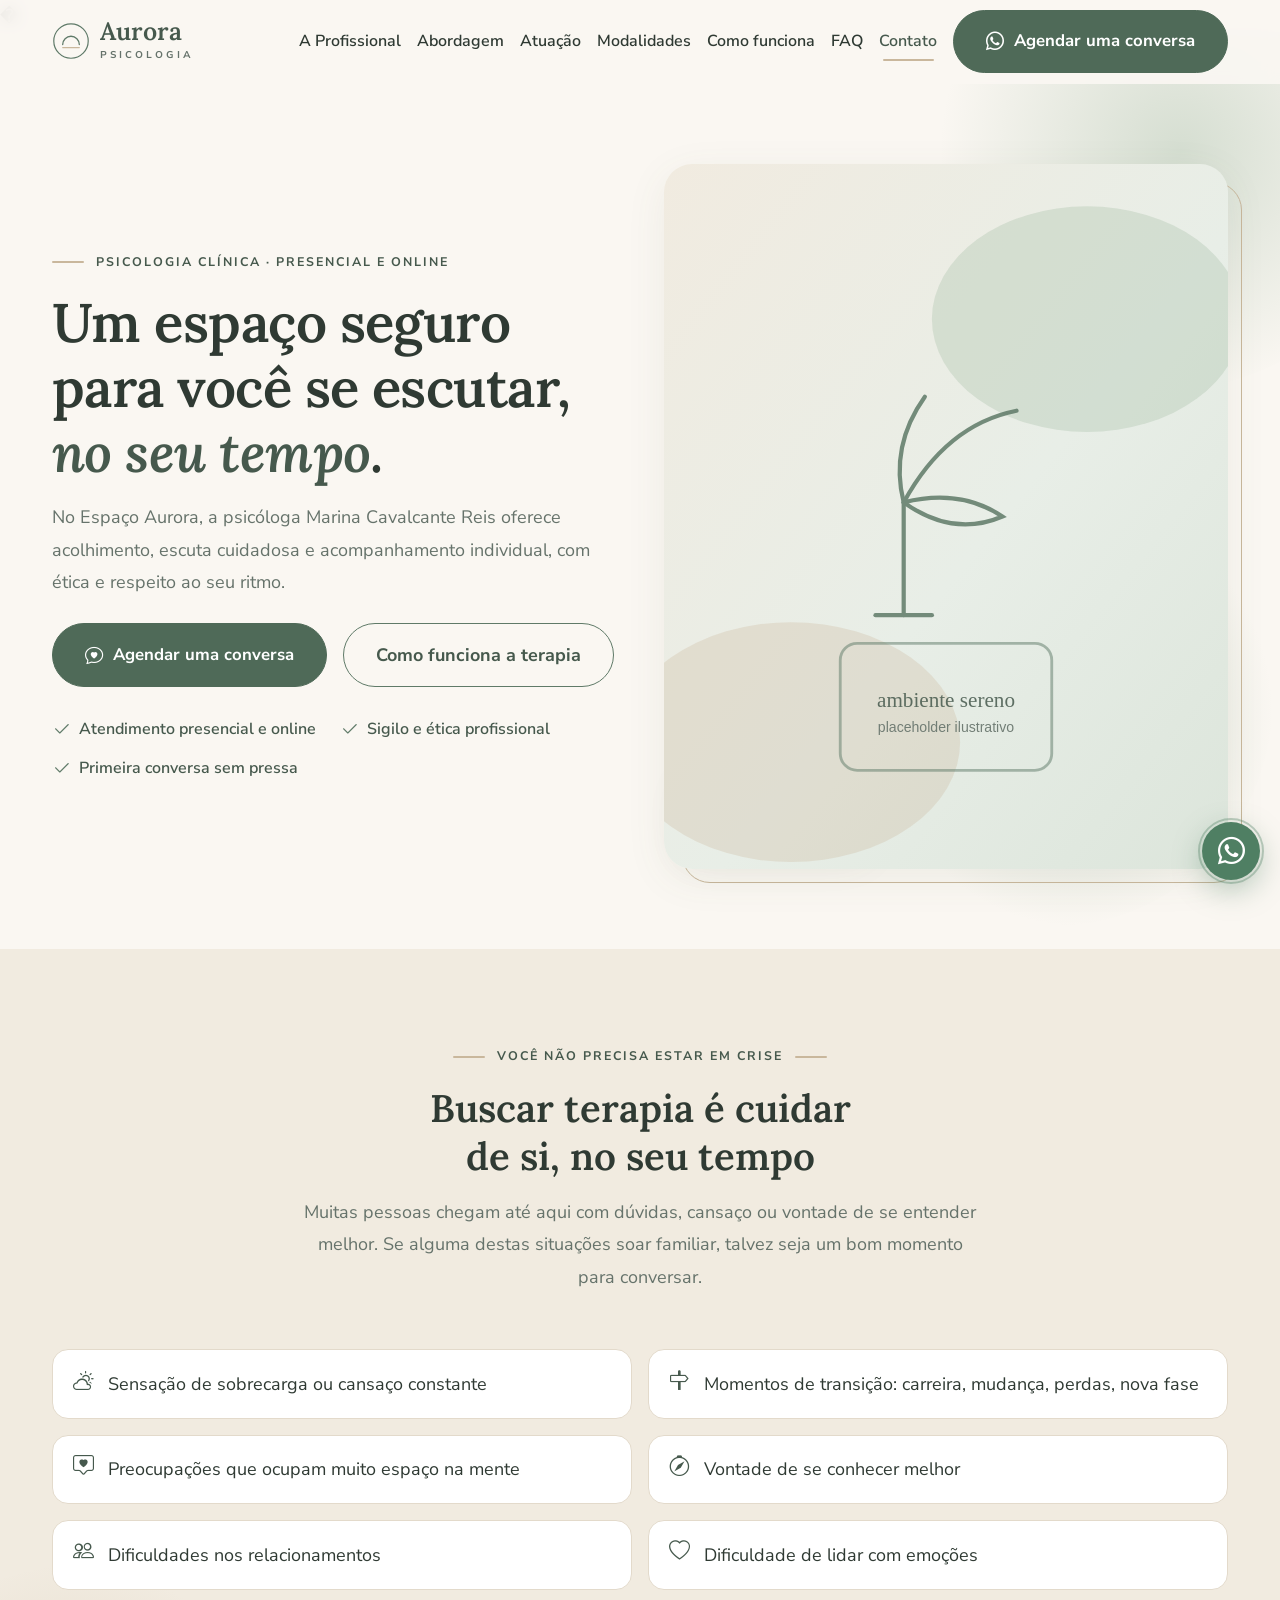
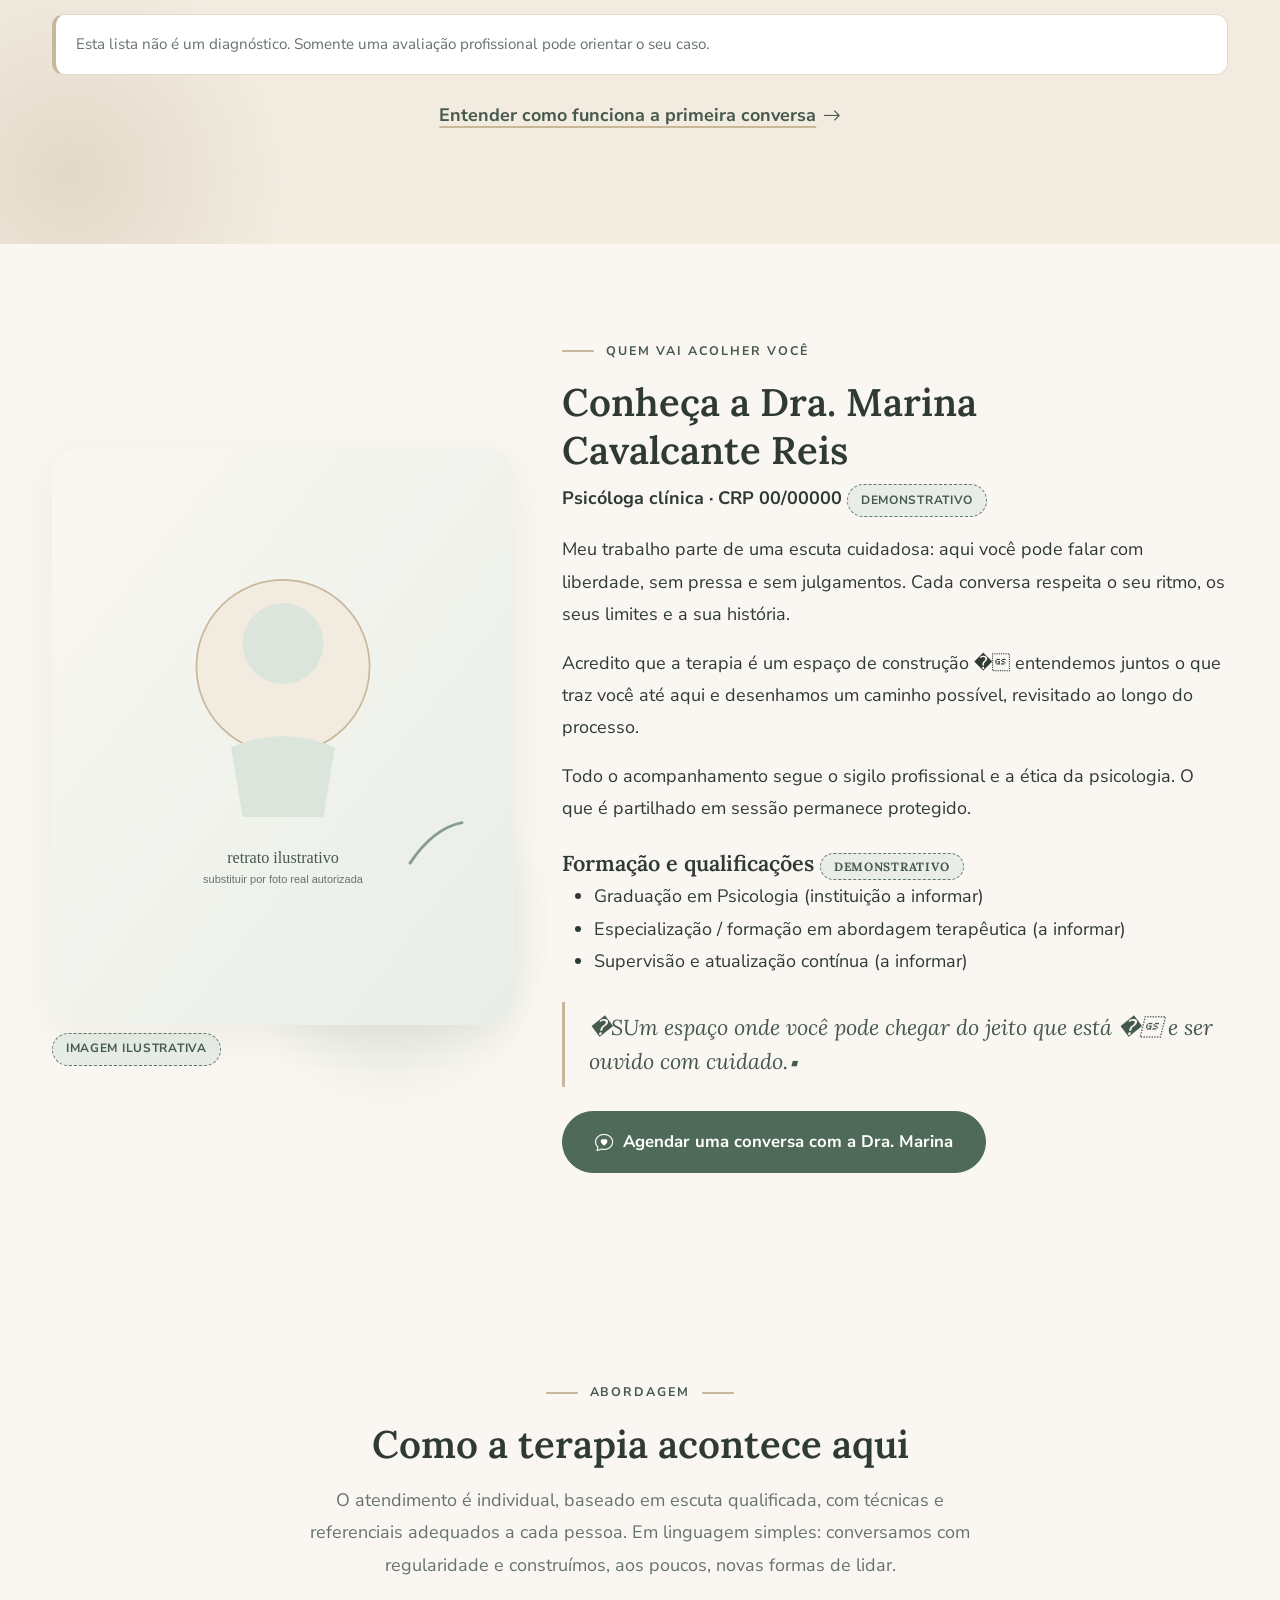
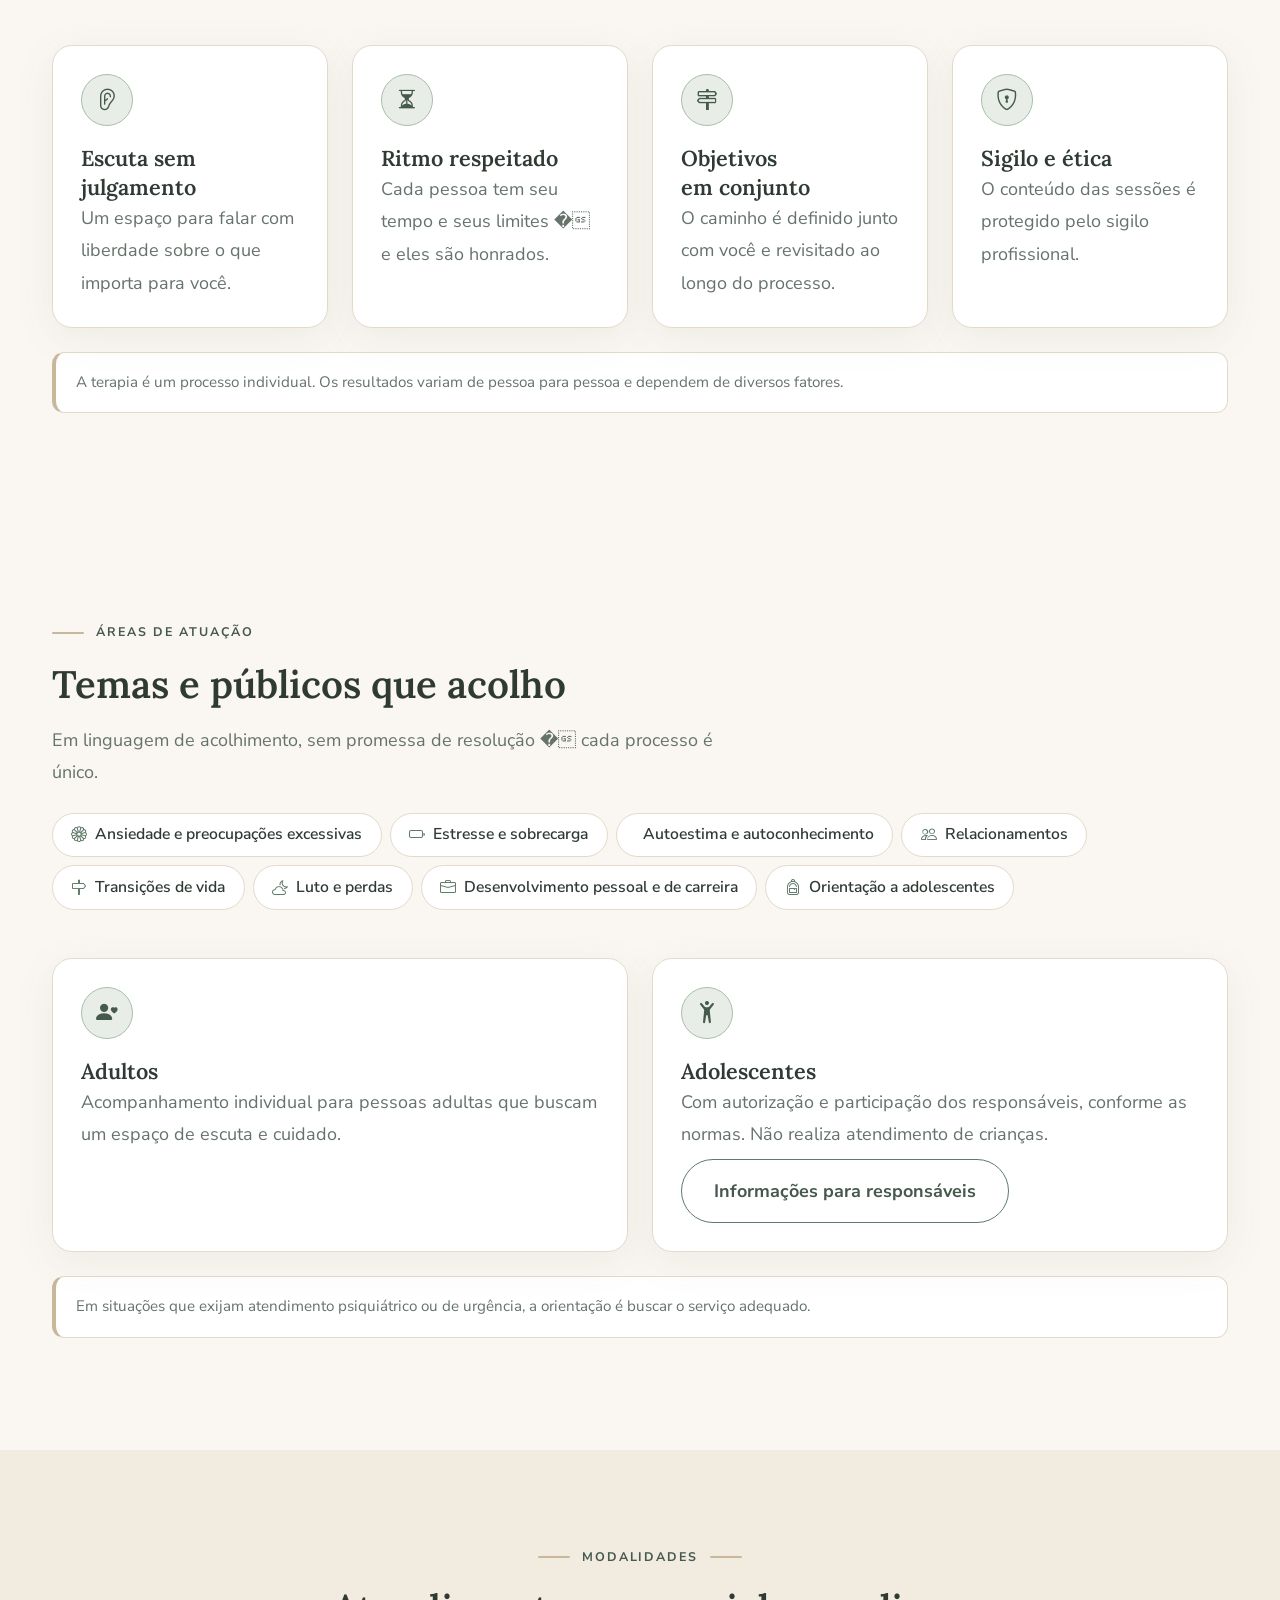
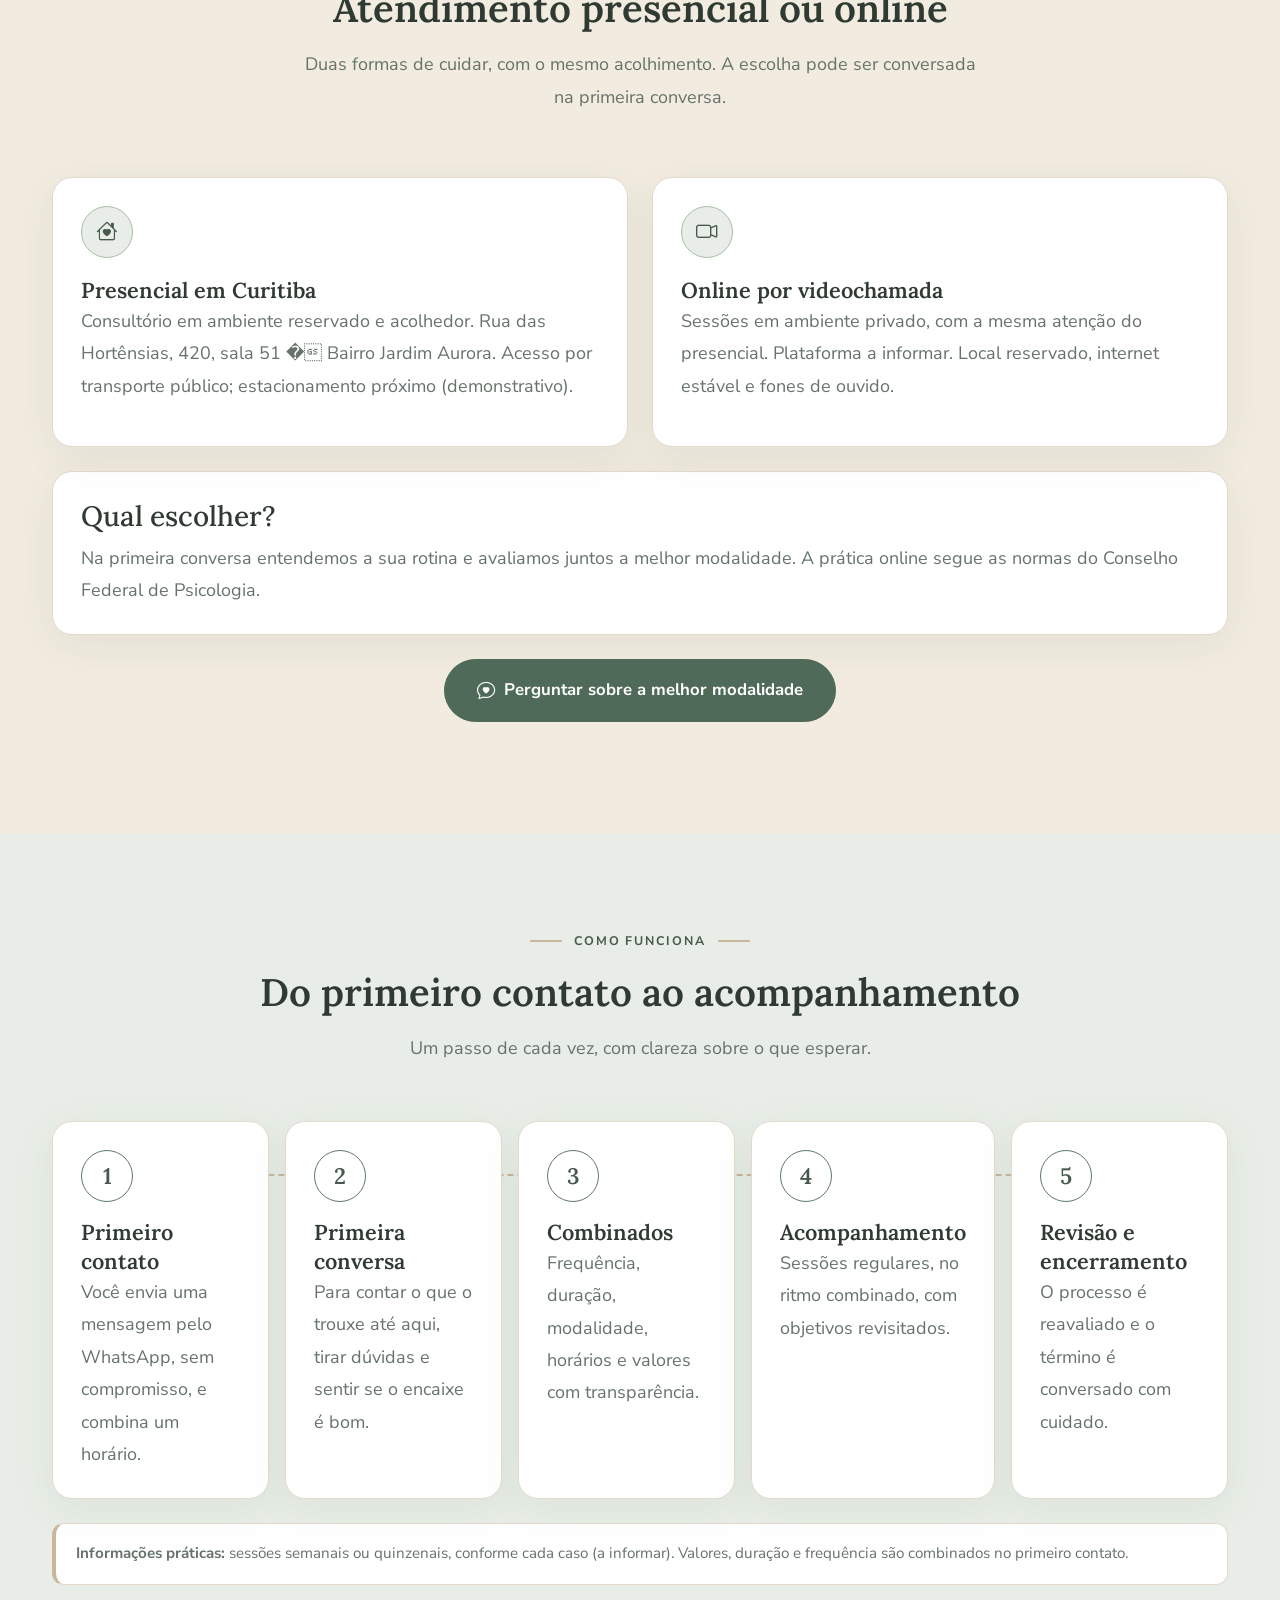
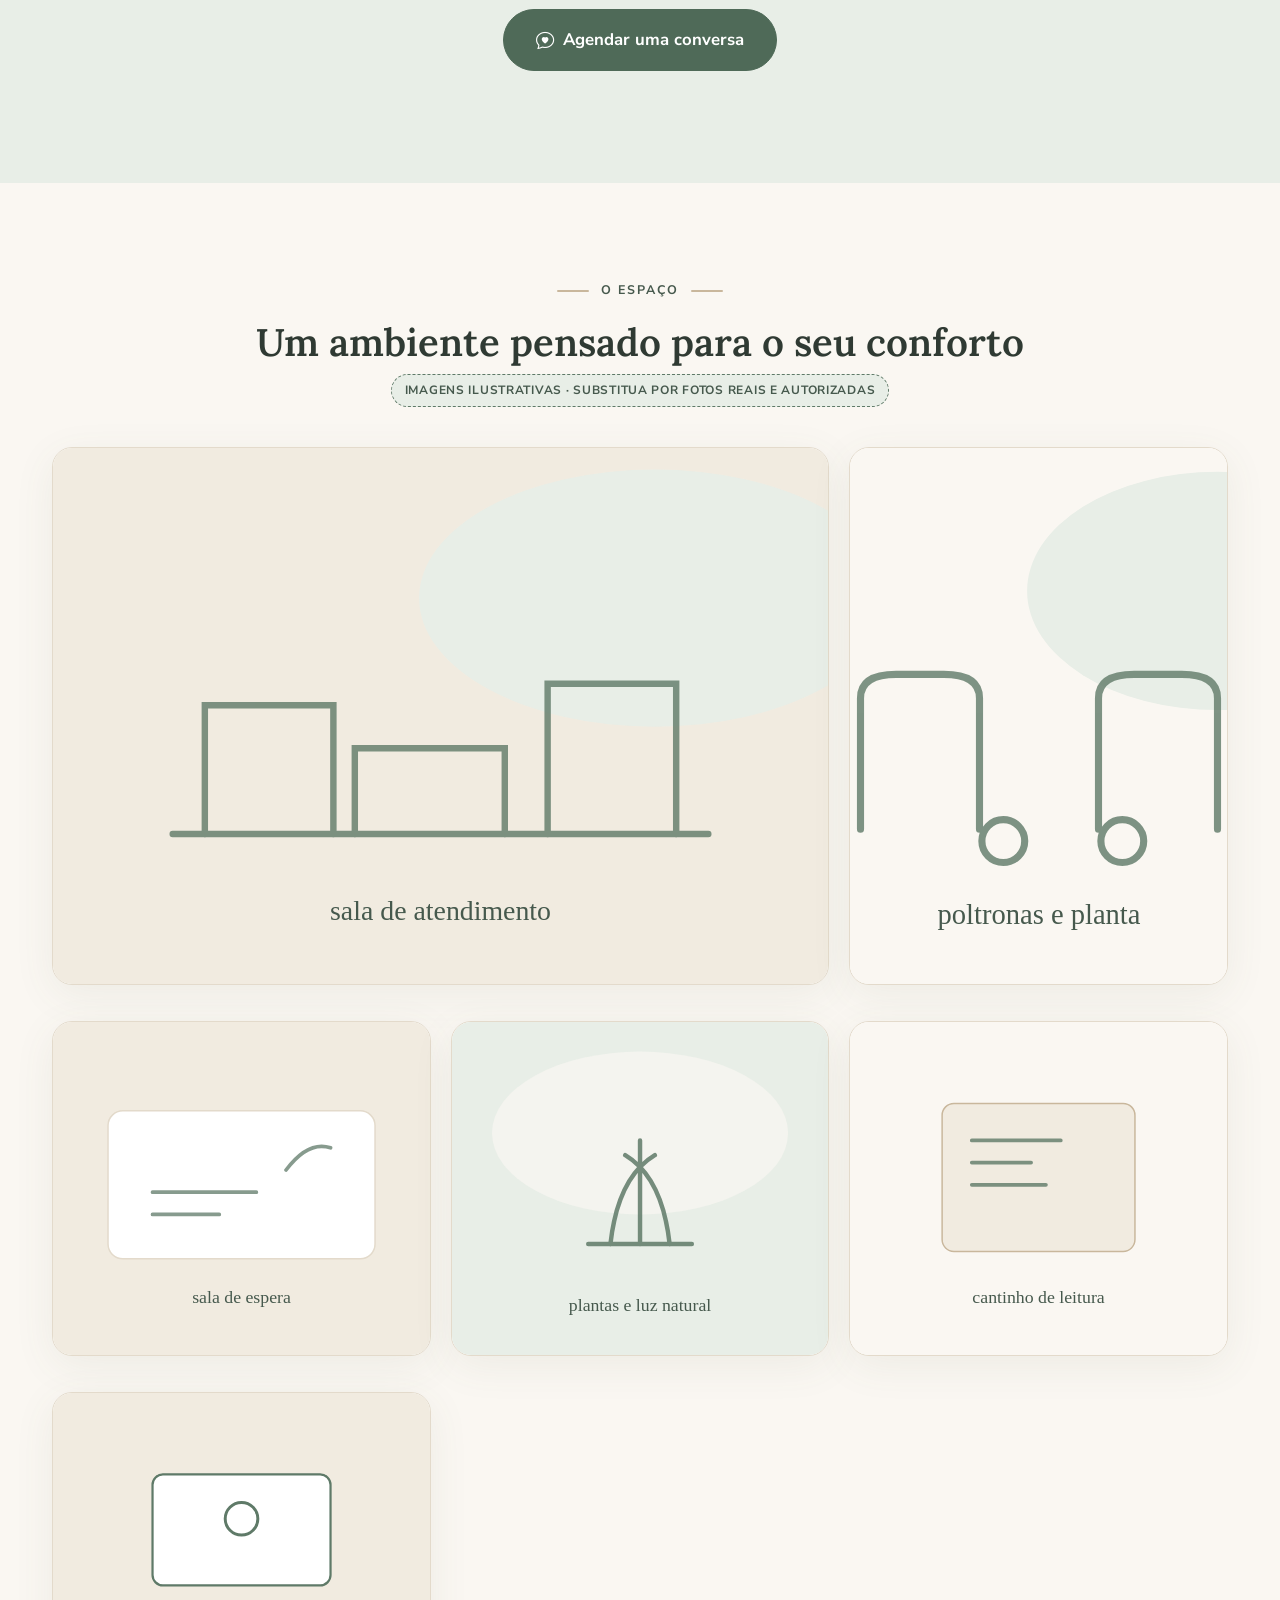
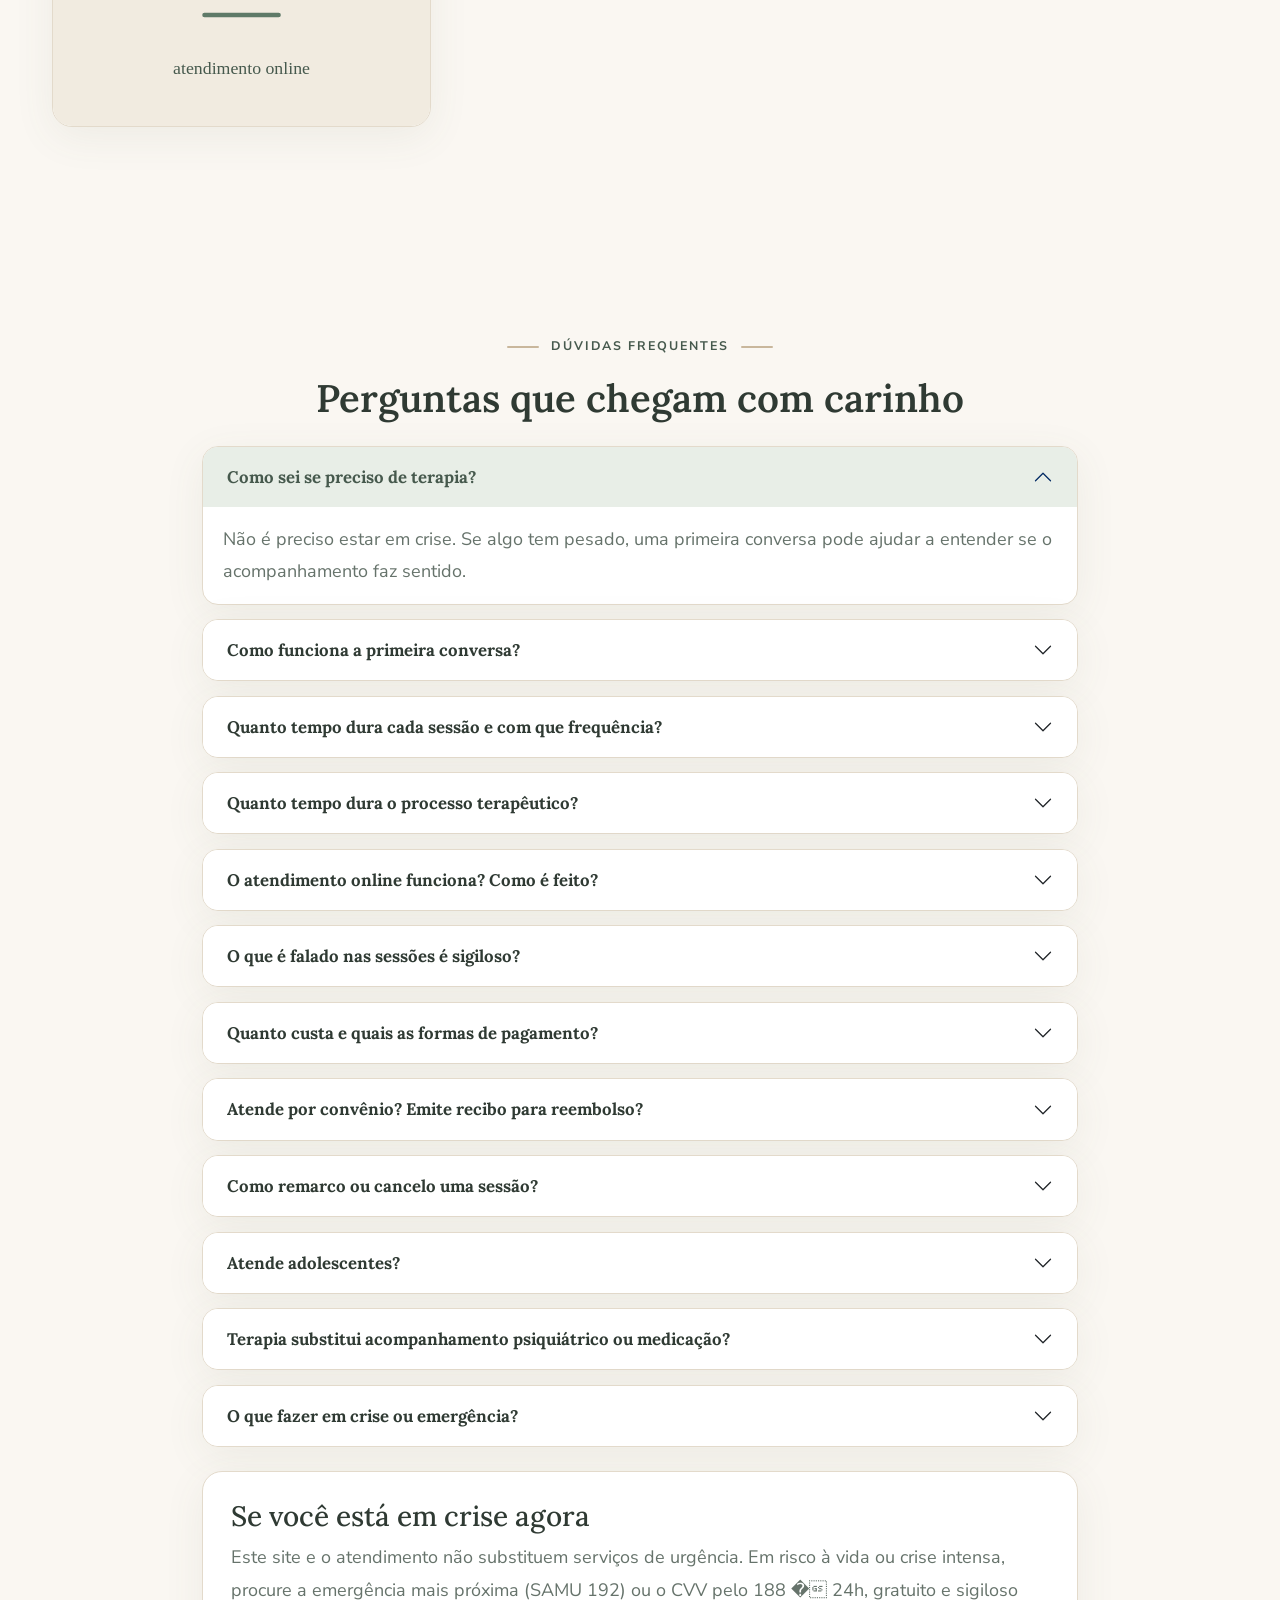
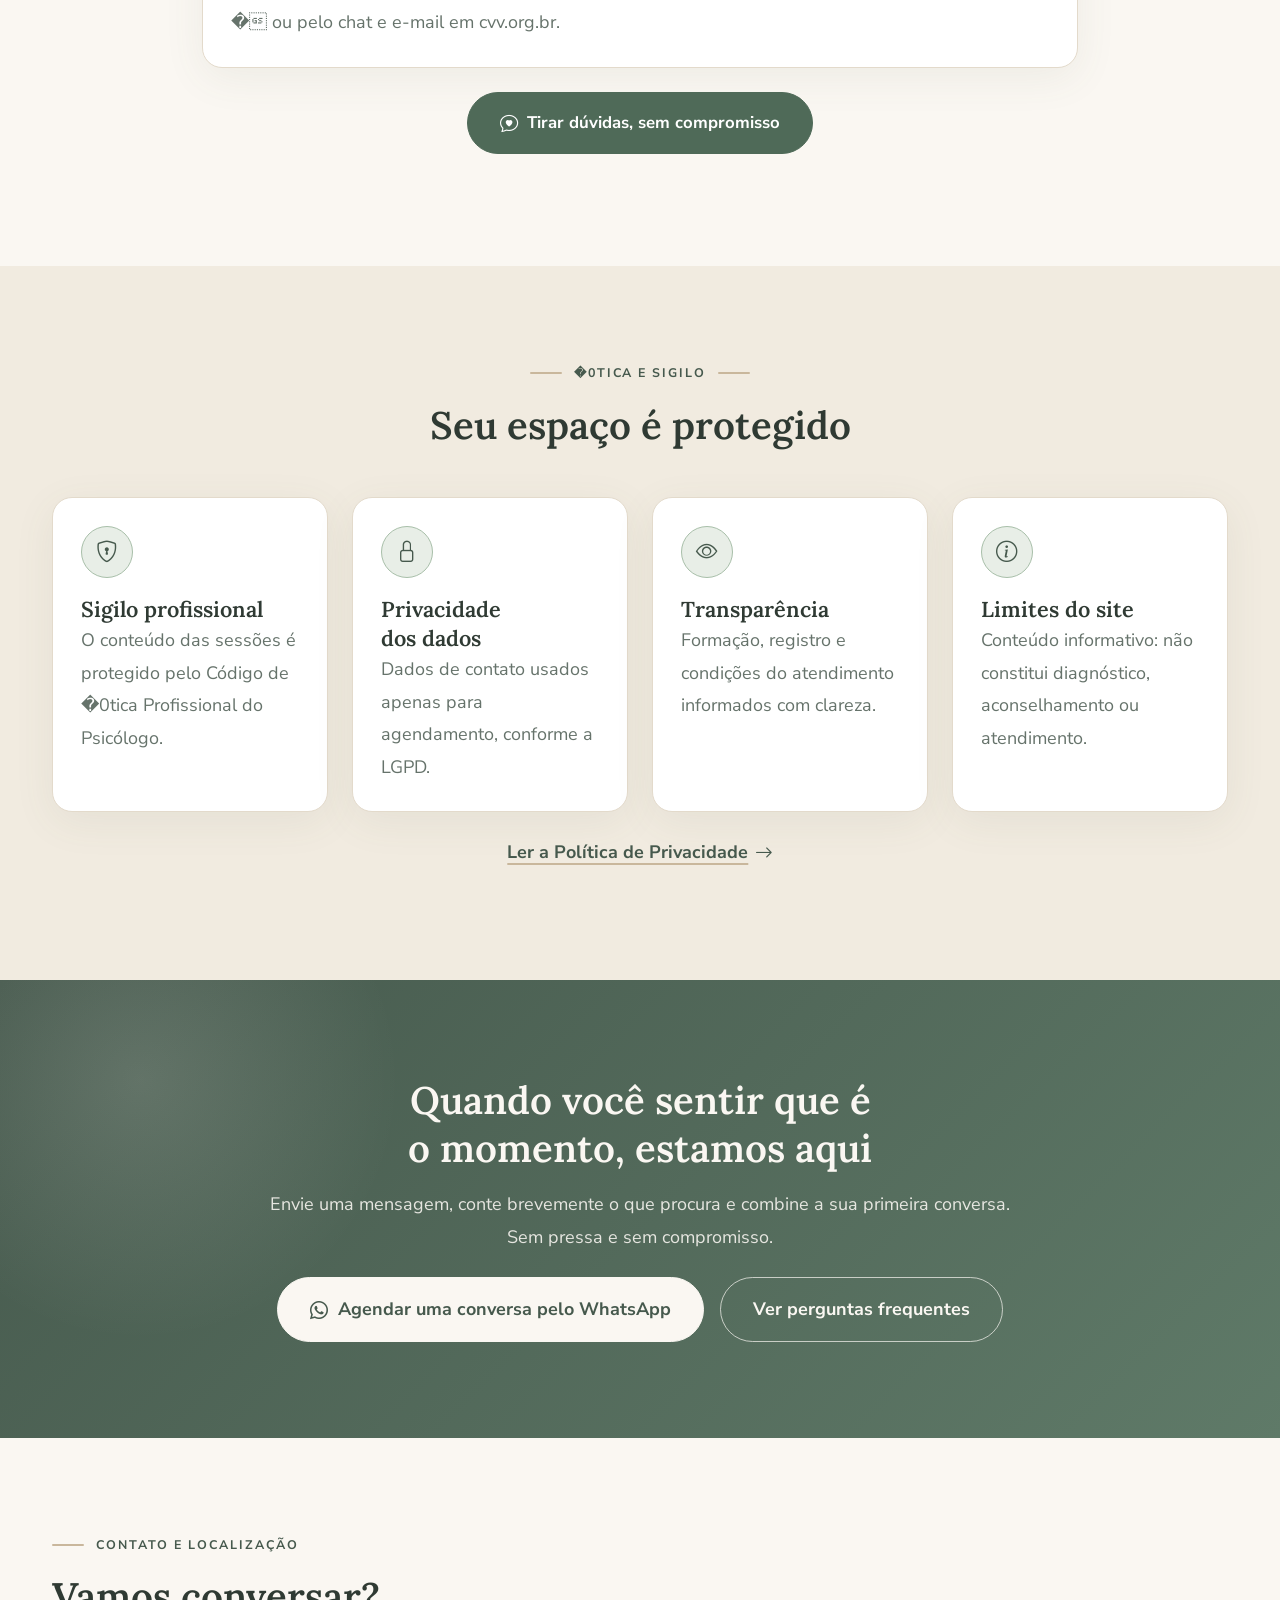
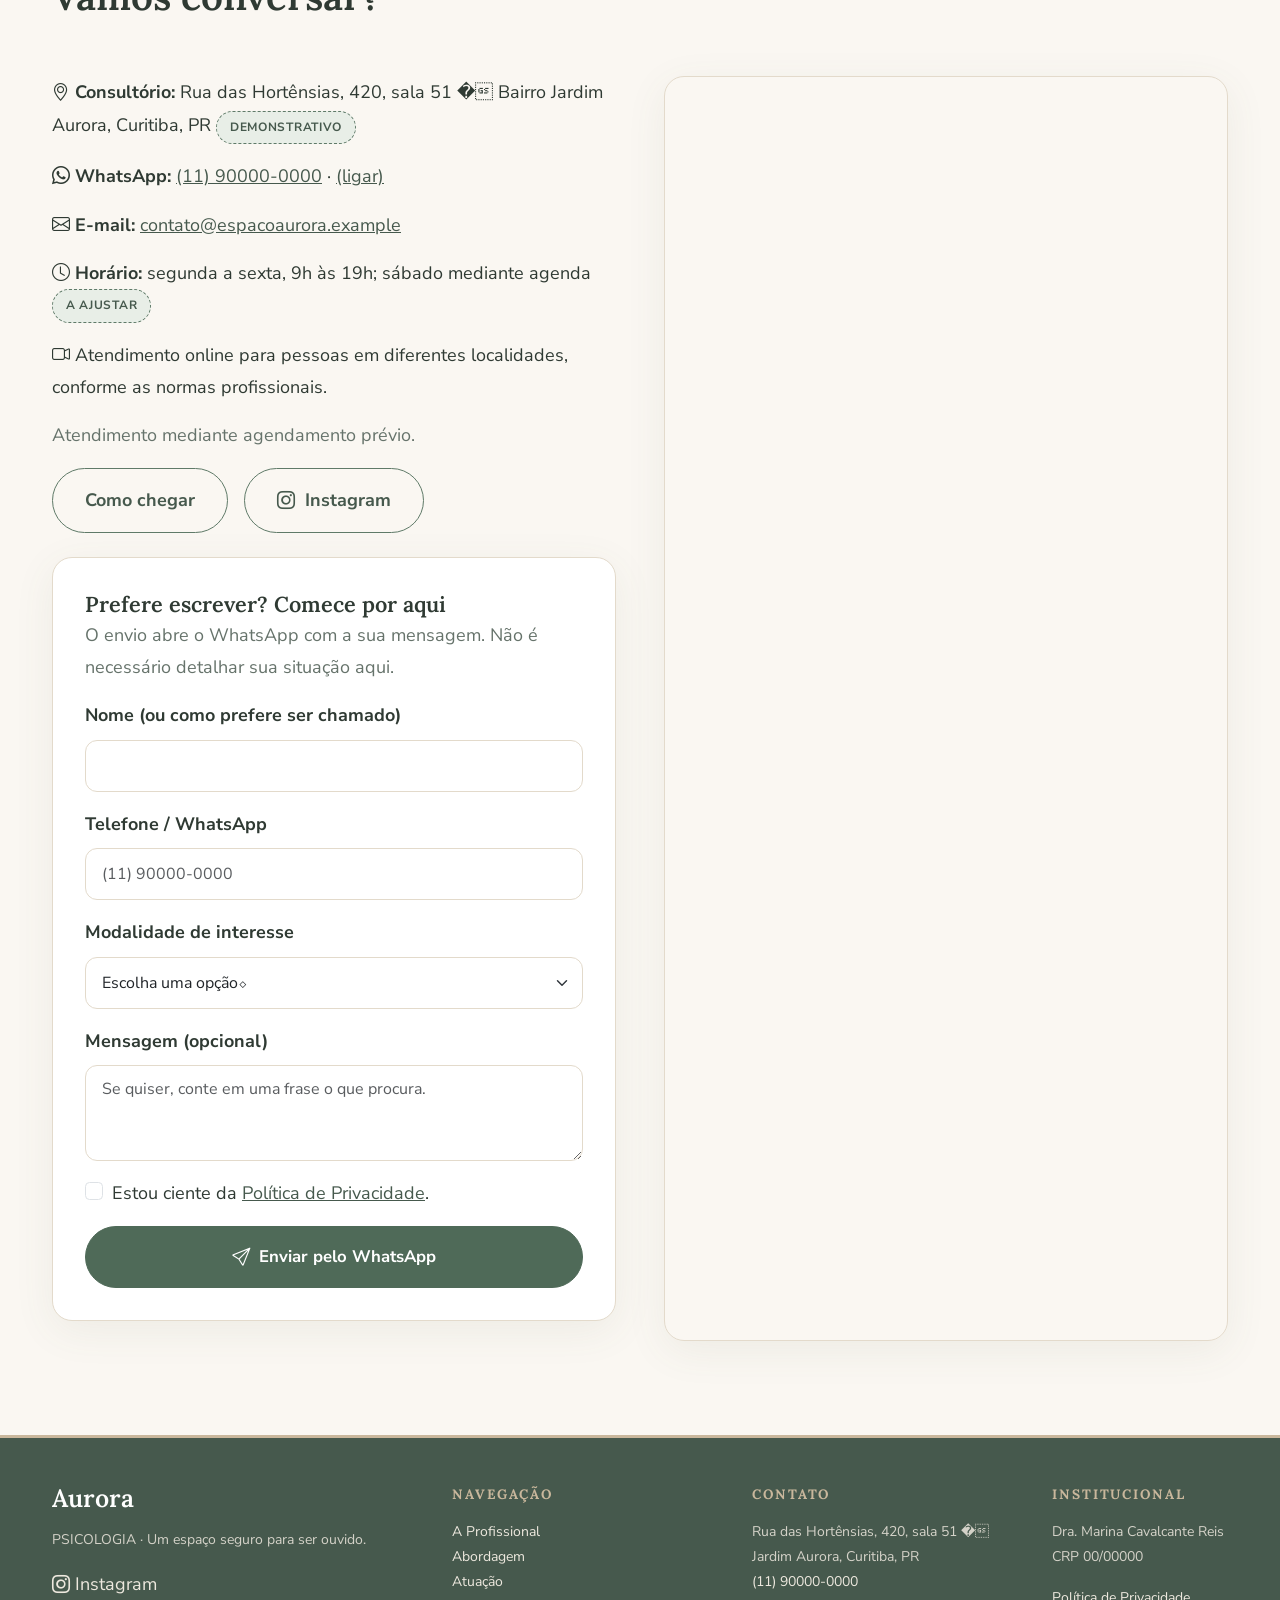
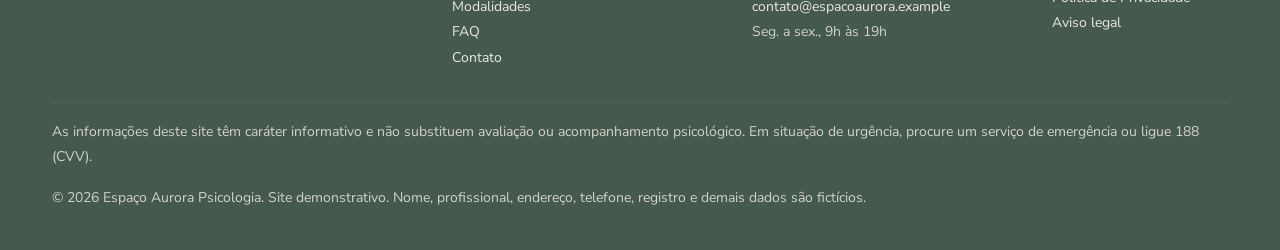
==== index.html @ 35642357 "first commit" ====
�<!DOCTYPE html>
<html lang="pt-BR">
<head>
  <meta charset="UTF-8">
  <meta name="viewport" content="width=device-width, initial-scale=1">
  <title>Psicóloga em Curitiba | Terapia Presencial e Online</title>
  <meta name="description" content="Psicoterapia individual presencial em Curitiba e online. Escuta cuidadosa, sigilo e ética. Agende uma primeira conversa sem compromisso.">
  <meta property="og:title" content="Espaço Aurora Psicologia | Um espaço seguro para ser ouvido">
  <meta property="og:description" content="Psicoterapia individual presencial e online com a Dra. Marina Cavalcante Reis, em Curitiba.">
  <meta property="og:type" content="website">
  <meta property="og:url" content="https://www.seudominio.com.br/">
  <meta property="og:image" content="https://www.seudominio.com.br/images/og-cover.jpg">
  <meta property="og:locale" content="pt_BR">
  <meta name="twitter:card" content="summary_large_image">
  <meta name="theme-color" content="#5F7A68">
  <link rel="icon" type="image/svg+xml" href="favicon/favicon.svg">
  <link rel="preconnect" href="https://fonts.googleapis.com">
  <link rel="preconnect" href="https://fonts.gstatic.com" crossorigin>
  <link rel="preconnect" href="https://cdn.jsdelivr.net" crossorigin>
  <link href="https://fonts.googleapis.com/css2?family=Lora:ital,wght@0,500;0,600;1,500&family=Nunito+Sans:wght@400;500;600;700&display=swap" rel="stylesheet">
  <link href="https://cdn.jsdelivr.net/npm/bootstrap@5.3.3/dist/css/bootstrap.min.css" rel="stylesheet" integrity="sha384-QWTKZyjpPEjISv5WaRU9OFeRpok6YctnYmDr5pNlyT2bRjXh0JMhjY6hW+ALEwIH" crossorigin="anonymous">
  <link href="https://cdn.jsdelivr.net/npm/bootstrap-icons@1.11.3/font/bootstrap-icons.min.css" rel="stylesheet">
  <link href="css/style.css" rel="stylesheet">
  <script>document.documentElement.classList.add('js');</script>
</head>
<body>
<a class="skip-link" href="#conteudo">Pular para o conteúdo</a>
<header class="site-header" id="siteHeader">
  <div class="container container-narrow">
    <nav class="navbar navbar-expand-lg p-0" aria-label="Navegação principal">
      <a class="brand-logo" href="#inicio" aria-label="Espaço Aurora Psicologia � início">
        <svg width="38" height="38" viewBox="0 0 64 64" aria-hidden="true"><circle cx="32" cy="32" r="29" fill="none" stroke="#5F7A68" stroke-width="2"/><path d="M18 38 A14 14 0 0 1 46 38" fill="none" stroke="#5F7A68" stroke-width="2.2" stroke-linecap="round"/><line x1="18" y1="43" x2="46" y2="43" stroke="#C9B79C" stroke-width="2" stroke-linecap="round"/></svg>
        <span><span class="brand-name">Aurora</span><span class="brand-sub">PSICOLOGIA</span></span>
      </a>
      <button class="navbar-toggler ms-auto" type="button" data-bs-toggle="collapse" data-bs-target="#mainNav" aria-controls="mainNav" aria-expanded="false" aria-label="Abrir menu"><i class="bi bi-list" aria-hidden="true"></i></button>
      <div class="collapse navbar-collapse" id="mainNav">
        <ul class="navbar-nav ms-auto align-items-lg-center site-nav">
          <li class="nav-item"><a class="nav-link" data-spy href="#profissional">A Profissional</a></li>
          <li class="nav-item"><a class="nav-link" data-spy href="#abordagem">Abordagem</a></li>
          <li class="nav-item"><a class="nav-link" data-spy href="#areas">Atuação</a></li>
          <li class="nav-item"><a class="nav-link" data-spy href="#modalidades">Modalidades</a></li>
          <li class="nav-item"><a class="nav-link" data-spy href="#acompanhamento">Como funciona</a></li>
          <li class="nav-item"><a class="nav-link" data-spy href="#faq">FAQ</a></li>
          <li class="nav-item"><a class="nav-link" data-spy href="#contato">Contato</a></li>
          <li class="nav-item ms-lg-2 my-2 my-lg-0"><a class="btn-brand" data-whatsapp-message="Olá! Gostaria de agendar uma primeira conversa." href="https://wa.me/5511900000000"><i class="bi bi-whatsapp" aria-hidden="true"></i>Agendar uma conversa</a></li>
        </ul>
      </div>
    </nav>
  </div>
</header>
<main id="conteudo">
<section class="hero" id="inicio" aria-labelledby="heroTitle">
  <span class="blob blob-sage" style="width:480px;height:480px;top:-120px;right:-140px" aria-hidden="true"></span>
  <div class="container container-narrow position-relative" style="z-index:1">
    <div class="row align-items-center g-5">
      <div class="col-lg-6">
        <p class="section-eyebrow">Psicologia clínica · Presencial e online</p>
        <h1 class="hero-title" id="heroTitle">Um espaço seguro para você se escutar, <em class="accent">no seu tempo</em>.</h1>
        <p class="hero-sub mt-3">No Espaço Aurora, a psicóloga Marina Cavalcante Reis oferece acolhimento, escuta cuidadosa e acompanhamento individual, com ética e respeito ao seu ritmo.</p>
        <div class="d-flex flex-column flex-sm-row gap-3 mt-4">
          <a class="btn-brand" data-whatsapp-message="Olá! Gostaria de agendar uma primeira conversa." href="https://wa.me/5511900000000"><i class="bi bi-chat-heart" aria-hidden="true"></i>Agendar uma conversa</a>
          <a class="btn-outline-brand" href="#acompanhamento">Como funciona a terapia</a>
        </div>
        <ul class="hero-checks">
          <li><i class="bi bi-check2" aria-hidden="true"></i>Atendimento presencial e online</li>
          <li><i class="bi bi-check2" aria-hidden="true"></i>Sigilo e ética profissional</li>
          <li><i class="bi bi-check2" aria-hidden="true"></i>Primeira conversa sem pressa</li>
        </ul>
      </div>
      <div class="col-lg-6">
        <div class="hero-media">
          <span class="blob halo blob-sage" aria-hidden="true"></span>
          <span class="frame-line" aria-hidden="true"></span>
          <!-- SUBSTITUIR por foto real: ambiente sereno, luz de janela, poltrona, planta; sem rostos -->
          <div class="img-frame ratio-45"><img src="images/hero/hero-main.svg" alt="Sala de atendimento tranquila com poltrona, planta e luz natural suave" width="800" height="1000" fetchpriority="high"></div>
          <div class="hero-card-float"><strong>Presencial e online</strong><span>Mediante agendamento</span></div>
        </div>
      </div>
    </div>
  </div>
</section>
<section class="section band-surface" id="quando-buscar" aria-labelledby="quandoTitle">
  <span class="blob blob-sand" style="width:420px;height:420px;bottom:-140px;left:-140px" aria-hidden="true"></span>
  <div class="container container-narrow position-relative" style="z-index:1">
    <div class="row justify-content-center text-center">
      <div class="col-lg-8">
        <p class="section-eyebrow center reveal">Você não precisa estar em crise</p>
        <h2 class="section-title reveal" id="quandoTitle">Buscar terapia é cuidar de si, no seu tempo</h2>
        <p class="section-sub mx-auto mt-3 reveal">Muitas pessoas chegam até aqui com dúvidas, cansaço ou vontade de se entender melhor. Se alguma destas situações soar familiar, talvez seja um bom momento para conversar.</p>
      </div>
    </div>
    <div class="row g-3 mt-4">
      <div class="col-md-6"><ul class="recognition-list reveal"><li><i class="bi bi-cloud-sun" aria-hidden="true"></i><span>Sensação de sobrecarga ou cansaço constante</span></li><li><i class="bi bi-chat-square-heart" aria-hidden="true"></i><span>Preocupações que ocupam muito espaço na mente</span></li><li><i class="bi bi-people" aria-hidden="true"></i><span>Dificuldades nos relacionamentos</span></li></ul></div>
      <div class="col-md-6"><ul class="recognition-list reveal"><li><i class="bi bi-signpost" aria-hidden="true"></i><span>Momentos de transição: carreira, mudança, perdas, nova fase</span></li><li><i class="bi bi-compass" aria-hidden="true"></i><span>Vontade de se conhecer melhor</span></li><li><i class="bi bi-heart" aria-hidden="true"></i><span>Dificuldade de lidar com emoções</span></li></ul></div>
    </div>
    <p class="note-soft mt-4 reveal">Esta lista não é um diagnóstico. Somente uma avaliação profissional pode orientar o seu caso.</p>
    <p class="text-center mt-4 reveal"><a class="link-arrow" href="#acompanhamento">Entender como funciona a primeira conversa <i class="bi bi-arrow-right" aria-hidden="true"></i></a></p>
  </div>
</section>
<section class="section" id="profissional" aria-labelledby="profTitle">
  <div class="container container-narrow">
    <div class="row align-items-center g-5">
      <div class="col-lg-5 reveal">
        <div class="hero-media">
          <span class="blob halo blob-sage" aria-hidden="true"></span>
          <!-- SUBSTITUIR por retrato real autorizado 4:5, roupa neutra, fundo claro -->
          <div class="img-frame ratio-45"><img src="images/about/dra-marina.svg" alt="Retrato ilustrativo da psicóloga � substituir por foto real autorizada" width="800" height="1000" loading="lazy" decoding="async"></div>
          <p class="mt-2"><span class="badge-demo">Imagem ilustrativa</span></p>
        </div>
      </div>
      <div class="col-lg-7">
        <p class="section-eyebrow reveal">Quem vai acolher você</p>
        <h2 class="section-title reveal" id="profTitle">Conheça a Dra. Marina Cavalcante Reis</h2>
        <!-- SUBSTITUIR pelo registro real, verificado e ativo do profissional no Conselho Regional de Psicologia -->
        <p class="mt-2 reveal"><strong>Psicóloga clínica · CRP 00/00000</strong> <span class="badge-demo">Demonstrativo</span></p>
        <div class="prose">
          <p class="reveal">Meu trabalho parte de uma escuta cuidadosa: aqui você pode falar com liberdade, sem pressa e sem julgamentos. Cada conversa respeita o seu ritmo, os seus limites e a sua história.</p>
          <p class="reveal">Acredito que a terapia é um espaço de construção � entendemos juntos o que traz você até aqui e desenhamos um caminho possível, revisitado ao longo do processo.</p>
          <p class="reveal">Todo o acompanhamento segue o sigilo profissional e a ética da psicologia. O que é partilhado em sessão permanece protegido.</p>
        </div>
        <h3 class="card-title mt-4 reveal">Formação e qualificações <span class="badge-demo">Demonstrativo</span></h3>
        <ul class="reveal">
          <li>Graduação em Psicologia (instituição a informar)</li>
          <li>Especialização / formação em abordagem terapêutica (a informar)</li>
          <li>Supervisão e atualização contínua (a informar)</li>
        </ul>
        <blockquote class="quote-feature mt-4 reveal"><p class="mb-0">�SUm espaço onde você pode chegar do jeito que está � e ser ouvido com cuidado.⬝</p></blockquote>
        <p class="mt-4 reveal"><a class="btn-brand" data-whatsapp-message="Olá! Gostaria de conversar com a Dra. Marina sobre iniciar a terapia." href="https://wa.me/5511900000000"><i class="bi bi-chat-heart" aria-hidden="true"></i>Agendar uma conversa com a Dra. Marina</a></p>
      </div>
    </div>
  </div>
</section>
<section class="section band-cream" id="abordagem" aria-labelledby="abordTitle">
  <div class="container container-narrow">
    <div class="row justify-content-center text-center">
      <div class="col-lg-8">
        <p class="section-eyebrow center reveal">Abordagem</p>
        <h2 class="section-title reveal" id="abordTitle">Como a terapia acontece aqui</h2>
        <!-- Abordagem a informar conforme a formação real da profissional. Exemplo a ajustar: TCC. -->
        <p class="section-sub mx-auto mt-3 reveal">O atendimento é individual, baseado em escuta qualificada, com técnicas e referenciais adequados a cada pessoa. Em linguagem simples: conversamos com regularidade e construímos, aos poucos, novas formas de lidar.</p>
      </div>
    </div>
    <div class="row g-4 mt-4">
      <div class="col-md-6 col-lg-3 reveal"><article class="card-soft"><div class="card-icon"><i class="bi bi-ear" aria-hidden="true"></i></div><h3 class="card-title">Escuta sem julgamento</h3><p class="text-muted-soft mb-0">Um espaço para falar com liberdade sobre o que importa para você.</p></article></div>
      <div class="col-md-6 col-lg-3 reveal"><article class="card-soft"><div class="card-icon"><i class="bi bi-hourglass-split" aria-hidden="true"></i></div><h3 class="card-title">Ritmo respeitado</h3><p class="text-muted-soft mb-0">Cada pessoa tem seu tempo e seus limites � e eles são honrados.</p></article></div>
      <div class="col-md-6 col-lg-3 reveal"><article class="card-soft"><div class="card-icon"><i class="bi bi-signpost-2" aria-hidden="true"></i></div><h3 class="card-title">Objetivos em conjunto</h3><p class="text-muted-soft mb-0">O caminho é definido junto com você e revisitado ao longo do processo.</p></article></div>
      <div class="col-md-6 col-lg-3 reveal"><article class="card-soft"><div class="card-icon"><i class="bi bi-shield-lock" aria-hidden="true"></i></div><h3 class="card-title">Sigilo e ética</h3><p class="text-muted-soft mb-0">O conteúdo das sessões é protegido pelo sigilo profissional.</p></article></div>
    </div>
    <p class="note-soft mt-4 reveal">A terapia é um processo individual. Os resultados variam de pessoa para pessoa e dependem de diversos fatores.</p>
  </div>
</section>
<section class="section" id="areas" aria-labelledby="areasTitle">
  <div class="container container-narrow">
    <p class="section-eyebrow reveal">Áreas de atuação</p>
    <h2 class="section-title reveal" id="areasTitle">Temas e públicos que acolho</h2>
    <!-- Ao adaptar para um profissional real, listar apenas áreas e públicos efetivamente atendidos. -->
    <p class="section-sub mt-3 reveal">Em linguagem de acolhimento, sem promessa de resolução � cada processo é único.</p>
    <div class="d-flex flex-wrap gap-2 mt-4 reveal">
      <span class="chip"><i class="bi bi-flower1" aria-hidden="true"></i>Ansiedade e preocupações excessivas</span>
      <span class="chip"><i class="bi bi-battery" aria-hidden="true"></i>Estresse e sobrecarga</span>
      <span class="chip"><i class="bi bi-mirror" aria-hidden="true"></i>Autoestima e autoconhecimento</span>
      <span class="chip"><i class="bi bi-people" aria-hidden="true"></i>Relacionamentos</span>
      <span class="chip"><i class="bi bi-signpost" aria-hidden="true"></i>Transições de vida</span>
      <span class="chip"><i class="bi bi-cloud-moon" aria-hidden="true"></i>Luto e perdas</span>
      <span class="chip"><i class="bi bi-briefcase" aria-hidden="true"></i>Desenvolvimento pessoal e de carreira</span>
      <span class="chip"><i class="bi bi-backpack" aria-hidden="true"></i>Orientação a adolescentes</span>
    </div>
    <div class="row g-4 mt-4">
      <div class="col-md-6 reveal"><article class="card-soft"><div class="card-icon"><i class="bi bi-person-heart" aria-hidden="true"></i></div><h3 class="card-title">Adultos</h3><p class="text-muted-soft mb-0">Acompanhamento individual para pessoas adultas que buscam um espaço de escuta e cuidado.</p></article></div>
      <div class="col-md-6 reveal"><article class="card-soft"><div class="card-icon"><i class="bi bi-person-arms-up" aria-hidden="true"></i></div><h3 class="card-title">Adolescentes</h3><p class="text-muted-soft mb-0">Com autorização e participação dos responsáveis, conforme as normas. Não realiza atendimento de crianças.</p><p class="mt-2 mb-0"><a class="btn-outline-brand" data-whatsapp-message="Olá! Gostaria de informações sobre atendimento para adolescentes." href="https://wa.me/5511900000000">Informações para responsáveis</a></p></article></div>
    </div>
    <p class="note-soft mt-4 reveal">Em situações que exijam atendimento psiquiátrico ou de urgência, a orientação é buscar o serviço adequado.</p>
  </div>
</section>
<section class="section band-surface" id="modalidades" aria-labelledby="modTitle">
  <div class="container container-narrow">
    <div class="row justify-content-center text-center">
      <div class="col-lg-8">
        <p class="section-eyebrow center reveal">Modalidades</p>
        <h2 class="section-title reveal" id="modTitle">Atendimento presencial ou online</h2>
        <!-- Exibir apenas as modalidades efetivamente oferecidas pela profissional. -->
        <p class="section-sub mx-auto mt-3 reveal">Duas formas de cuidar, com o mesmo acolhimento. A escolha pode ser conversada na primeira conversa.</p>
      </div>
    </div>
    <div class="row g-4 mt-4">
      <div class="col-md-6 reveal"><article class="card-soft"><div class="card-icon"><i class="bi bi-house-heart" aria-hidden="true"></i></div><h3 class="card-title">Presencial em Curitiba</h3><p class="text-muted-soft">Consultório em ambiente reservado e acolhedor. Rua das Hortênsias, 420, sala 51 � Bairro Jardim Aurora. Acesso por transporte público; estacionamento próximo (demonstrativo).</p></article></div>
      <div class="col-md-6 reveal"><article class="card-soft"><div class="card-icon"><i class="bi bi-camera-video" aria-hidden="true"></i></div><h3 class="card-title">Online por videochamada</h3><p class="text-muted-soft">Sessões em ambiente privado, com a mesma atenção do presencial. Plataforma a informar. Local reservado, internet estável e fones de ouvido.</p></article></div>
    </div>
    <div class="note-safety mt-4 reveal"><h3 class="serif">Qual escolher?</h3><p class="text-muted-soft mb-0">Na primeira conversa entendemos a sua rotina e avaliamos juntos a melhor modalidade. A prática online segue as normas do Conselho Federal de Psicologia.</p></div>
    <p class="text-center mt-4 reveal"><a class="btn-brand" data-whatsapp-message="Olá! Gostaria de saber mais sobre o atendimento presencial e online." href="https://wa.me/5511900000000"><i class="bi bi-chat-heart" aria-hidden="true"></i>Perguntar sobre a melhor modalidade</a></p>
  </div>
</section>
<section class="section band-sage" id="acompanhamento" aria-labelledby="acompTitle">
  <div class="container container-narrow">
    <div class="row justify-content-center text-center">
      <div class="col-lg-8">
        <p class="section-eyebrow center reveal">Como funciona</p>
        <h2 class="section-title reveal" id="acompTitle">Do primeiro contato ao acompanhamento</h2>
        <p class="section-sub mx-auto mt-3 reveal">Um passo de cada vez, com clareza sobre o que esperar.</p>
      </div>
    </div>
    <div class="timeline">
      <div class="timeline-step reveal"><span class="timeline-num">1</span><h3 class="card-title">Primeiro contato</h3><p class="text-muted-soft mb-0">Você envia uma mensagem pelo WhatsApp, sem compromisso, e combina um horário.</p></div>
      <div class="timeline-step reveal"><span class="timeline-num">2</span><h3 class="card-title">Primeira conversa</h3><p class="text-muted-soft mb-0">Para contar o que o trouxe até aqui, tirar dúvidas e sentir se o encaixe é bom.</p></div>
      <div class="timeline-step reveal"><span class="timeline-num">3</span><h3 class="card-title">Combinados</h3><p class="text-muted-soft mb-0">Frequência, duração, modalidade, horários e valores com transparência.</p></div>
      <div class="timeline-step reveal"><span class="timeline-num">4</span><h3 class="card-title">Acompanhamento</h3><p class="text-muted-soft mb-0">Sessões regulares, no ritmo combinado, com objetivos revisitados.</p></div>
      <div class="timeline-step reveal"><span class="timeline-num">5</span><h3 class="card-title">Revisão e encerramento</h3><p class="text-muted-soft mb-0">O processo é reavaliado e o término é conversado com cuidado.</p></div>
    </div>
    <p class="note-soft mt-4 reveal"><strong>Informações práticas:</strong> sessões semanais ou quinzenais, conforme cada caso (a informar). Valores, duração e frequência são combinados no primeiro contato.</p>
    <p class="text-center mt-4 reveal"><a class="btn-brand" data-whatsapp-message="Olá! Gostaria de entender como funciona a primeira conversa." href="https://wa.me/5511900000000"><i class="bi bi-chat-heart" aria-hidden="true"></i>Agendar uma conversa</a></p>
  </div>
</section>
<section class="section" id="ambiente" aria-labelledby="ambTitle">
  <div class="container container-narrow">
    <div class="row justify-content-center text-center">
      <div class="col-lg-8">
        <p class="section-eyebrow center reveal">O espaço</p>
        <h2 class="section-title reveal" id="ambTitle">Um ambiente pensado para o seu conforto</h2>
        <p class="mt-2 reveal"><span class="badge-demo">Imagens ilustrativas · Substitua por fotos reais e autorizadas</span></p>
      </div>
    </div>
    <div class="gallery-grid mt-4">
      <!-- SUBSTITUIR cada SVG por foto real conforme o briefing -->
      <figure class="gallery-item feature reveal"><a href="#" data-bs-toggle="modal" data-bs-target="#galleryModal" class="zoom d-block" aria-label="Ampliar imagem da sala de atendimento"><img class="ratio-1610" src="images/gallery/sala-atendimento.svg" alt="Sala de atendimento ampla e luminosa com poltronas" width="800" height="500" loading="lazy" decoding="async"></a><figcaption>Sala de atendimento</figcaption></figure>
      <figure class="gallery-item reveal"><a href="#" data-bs-toggle="modal" data-bs-target="#galleryModal" class="zoom d-block" aria-label="Ampliar imagem das poltronas"><img class="ratio-43" src="images/gallery/poltronas.svg" alt="Duas poltronas confortáveis com mesa lateral e planta" width="600" height="450" loading="lazy" decoding="async"></a><figcaption>Poltronas e planta</figcaption></figure>
      <figure class="gallery-item reveal"><a href="#" data-bs-toggle="modal" data-bs-target="#galleryModal" class="zoom d-block" aria-label="Ampliar imagem da sala de espera"><img class="ratio-43" src="images/gallery/sala-espera.svg" alt="Recepção e sala de espera tranquila" width="600" height="450" loading="lazy" decoding="async"></a><figcaption>Sala de espera</figcaption></figure>
      <figure class="gallery-item reveal"><a href="#" data-bs-toggle="modal" data-bs-target="#galleryModal" class="zoom d-block" aria-label="Ampliar imagem de plantas e luz"><img class="ratio-43" src="images/gallery/plantas-luz.svg" alt="Plantas com luz natural suave" width="600" height="450" loading="lazy" decoding="async"></a><figcaption>Plantas e luz</figcaption></figure>
      <figure class="gallery-item reveal"><a href="#" data-bs-toggle="modal" data-bs-target="#galleryModal" class="zoom d-block" aria-label="Ampliar imagem do cantinho de leitura"><img class="ratio-43" src="images/gallery/leitura.svg" alt="Cantinho de leitura com livros e manta" width="600" height="450" loading="lazy" decoding="async"></a><figcaption>Cantinho de leitura</figcaption></figure>
      <figure class="gallery-item reveal"><a href="#" data-bs-toggle="modal" data-bs-target="#galleryModal" class="zoom d-block" aria-label="Ampliar imagem do atendimento online"><img class="ratio-43" src="images/gallery/online.svg" alt="Mesa discreta para atendimento online com notebook e fones" width="600" height="450" loading="lazy" decoding="async"></a><figcaption>Atendimento online</figcaption></figure>
    </div>
  </div>
</section>
<section class="section band-cream" id="faq" aria-labelledby="faqTitle">
  <div class="container container-narrow">
    <div class="row justify-content-center">
      <div class="col-lg-9">
        <p class="section-eyebrow center reveal">Dúvidas frequentes</p>
        <h2 class="section-title text-center reveal" id="faqTitle">Perguntas que chegam com carinho</h2>
        <div class="accordion faq-accordion mt-4" id="faqAccordion">
          <div class="accordion-item reveal"><h3 class="accordion-header"><button class="accordion-button" type="button" data-bs-toggle="collapse" data-bs-target="#faq1" aria-expanded="true" aria-controls="faq1">Como sei se preciso de terapia?</button></h3><div id="faq1" class="accordion-collapse collapse show" data-bs-parent="#faqAccordion"><div class="accordion-body">Não é preciso estar em crise. Se algo tem pesado, uma primeira conversa pode ajudar a entender se o acompanhamento faz sentido.</div></div></div>
          <div class="accordion-item reveal"><h3 class="accordion-header"><button class="accordion-button collapsed" type="button" data-bs-toggle="collapse" data-bs-target="#faq2" aria-expanded="false" aria-controls="faq2">Como funciona a primeira conversa?</button></h3><div id="faq2" class="accordion-collapse collapse" data-bs-parent="#faqAccordion"><div class="accordion-body">Um encontro sem pressa: você conta o que o traz até aqui, tira dúvidas e conhece o modo de trabalho.</div></div></div>
          <div class="accordion-item reveal"><h3 class="accordion-header"><button class="accordion-button collapsed" type="button" data-bs-toggle="collapse" data-bs-target="#faq3" aria-expanded="false" aria-controls="faq3">Quanto tempo dura cada sessão e com que frequência?</button></h3><div id="faq3" class="accordion-collapse collapse" data-bs-parent="#faqAccordion"><div class="accordion-body">Duração e frequência são combinadas no primeiro contato e variam conforme cada caso (a informar).</div></div></div>
          <div class="accordion-item reveal"><h3 class="accordion-header"><button class="accordion-button collapsed" type="button" data-bs-toggle="collapse" data-bs-target="#faq4" aria-expanded="false" aria-controls="faq4">Quanto tempo dura o processo terapêutico?</button></h3><div id="faq4" class="accordion-collapse collapse" data-bs-parent="#faqAccordion"><div class="accordion-body">Varia conforme cada pessoa e seus objetivos. O processo é revisitado periodicamente, com transparência.</div></div></div>
          <div class="accordion-item reveal"><h3 class="accordion-header"><button class="accordion-button collapsed" type="button" data-bs-toggle="collapse" data-bs-target="#faq5" aria-expanded="false" aria-controls="faq5">O atendimento online funciona? Como é feito?</button></h3><div id="faq5" class="accordion-collapse collapse" data-bs-parent="#faqAccordion"><div class="accordion-body">Sim: por videochamada, em ambiente privado. Local reservado, internet estável e fones. Segue as normas do CFP.</div></div></div>
          <div class="accordion-item reveal"><h3 class="accordion-header"><button class="accordion-button collapsed" type="button" data-bs-toggle="collapse" data-bs-target="#faq6" aria-expanded="false" aria-controls="faq6">O que é falado nas sessões é sigiloso?</button></h3><div id="faq6" class="accordion-collapse collapse" data-bs-parent="#faqAccordion"><div class="accordion-body">Sim, protegido pelo sigilo profissional e pelo Código de �0tica do Psicólogo, com exceções previstas em lei.</div></div></div>
<div class="accordion-item reveal"><h3 class="accordion-header"><button class="accordion-button collapsed" type="button" data-bs-toggle="collapse" data-bs-target="#faq7" aria-expanded="false" aria-controls="faq7">Quanto custa e quais as formas de pagamento?</button></h3><div id="faq7" class="accordion-collapse collapse" data-bs-parent="#faqAccordion"><div class="accordion-body">Valores e formas de pagamento são informados no primeiro contato (a informar � sem valores neste site demonstrativo).</div></div></div>
          <div class="accordion-item reveal"><h3 class="accordion-header"><button class="accordion-button collapsed" type="button" data-bs-toggle="collapse" data-bs-target="#faq8" aria-expanded="false" aria-controls="faq8">Atende por convênio? Emite recibo para reembolso?</button></h3><div id="faq8" class="accordion-collapse collapse" data-bs-parent="#faqAccordion"><div class="accordion-body">As condições de convênio e recibo são informadas no primeiro contato (a informar).</div></div></div>
          <div class="accordion-item reveal"><h3 class="accordion-header"><button class="accordion-button collapsed" type="button" data-bs-toggle="collapse" data-bs-target="#faq9" aria-expanded="false" aria-controls="faq9">Como remarco ou cancelo uma sessão?</button></h3><div id="faq9" class="accordion-collapse collapse" data-bs-parent="#faqAccordion"><div class="accordion-body">Basta avisar pelo WhatsApp com a antecedência combinada. A política é apresentada no início (a informar).</div></div></div>
          <div class="accordion-item reveal"><h3 class="accordion-header"><button class="accordion-button collapsed" type="button" data-bs-toggle="collapse" data-bs-target="#faq10" aria-expanded="false" aria-controls="faq10">Atende adolescentes?</button></h3><div id="faq10" class="accordion-collapse collapse" data-bs-parent="#faqAccordion"><div class="accordion-body">Sim, com autorização e participação dos responsáveis, conforme as normas.</div></div></div>
          <div class="accordion-item reveal"><h3 class="accordion-header"><button class="accordion-button collapsed" type="button" data-bs-toggle="collapse" data-bs-target="#faq11" aria-expanded="false" aria-controls="faq11">Terapia substitui acompanhamento psiquiátrico ou medicação?</button></h3><div id="faq11" class="accordion-collapse collapse" data-bs-parent="#faqAccordion"><div class="accordion-body">São trabalhos distintos, que podem ser complementares. Decisões sobre medicação cabem ao médico.</div></div></div>
          <div class="accordion-item reveal"><h3 class="accordion-header"><button class="accordion-button collapsed" type="button" data-bs-toggle="collapse" data-bs-target="#faq12" aria-expanded="false" aria-controls="faq12">O que fazer em crise ou emergência?</button></h3><div id="faq12" class="accordion-collapse collapse" data-bs-parent="#faqAccordion"><div class="accordion-body">Este site não substitui urgência. Procure a emergência mais próxima (SAMU 192) ou o CVV pelo 188, 24h, gratuito e sigiloso, ou cvv.org.br.</div></div></div>
        </div>
        <!-- Verificar números e informações de emergência antes de publicar. -->
        <div class="note-safety mt-4 reveal" role="note" aria-label="Aviso de segurança">
          <h3 class="serif">Se você está em crise agora</h3>
          <p class="text-muted-soft mb-0">Este site e o atendimento não substituem serviços de urgência. Em risco à vida ou crise intensa, procure a emergência mais próxima (SAMU 192) ou o CVV pelo 188 � 24h, gratuito e sigiloso � ou pelo chat e e-mail em cvv.org.br.</p>
        </div>
        <p class="text-center mt-4 reveal"><a class="btn-brand" data-whatsapp-message="Olá! Tenho uma dúvida sobre o atendimento." href="https://wa.me/5511900000000"><i class="bi bi-chat-heart" aria-hidden="true"></i>Tirar dúvidas, sem compromisso</a></p>
      </div>
    </div>
  </div>
</section>
<section class="section band-surface" id="etica" aria-labelledby="eticaTitle">
  <div class="container container-narrow">
    <div class="row justify-content-center text-center">
      <div class="col-lg-8">
        <p class="section-eyebrow center reveal">�0tica e sigilo</p>
        <h2 class="section-title reveal" id="eticaTitle">Seu espaço é protegido</h2>
      </div>
    </div>
    <div class="row g-4 mt-3">
      <div class="col-md-6 col-lg-3 reveal"><article class="card-soft"><div class="card-icon"><i class="bi bi-shield-lock" aria-hidden="true"></i></div><h3 class="card-title">Sigilo profissional</h3><p class="text-muted-soft mb-0">O conteúdo das sessões é protegido pelo Código de �0tica Profissional do Psicólogo.</p></article></div>
      <div class="col-md-6 col-lg-3 reveal"><article class="card-soft"><div class="card-icon"><i class="bi bi-lock" aria-hidden="true"></i></div><h3 class="card-title">Privacidade dos dados</h3><p class="text-muted-soft mb-0">Dados de contato usados apenas para agendamento, conforme a LGPD.</p></article></div>
      <div class="col-md-6 col-lg-3 reveal"><article class="card-soft"><div class="card-icon"><i class="bi bi-eye" aria-hidden="true"></i></div><h3 class="card-title">Transparência</h3><p class="text-muted-soft mb-0">Formação, registro e condições do atendimento informados com clareza.</p></article></div>
      <div class="col-md-6 col-lg-3 reveal"><article class="card-soft"><div class="card-icon"><i class="bi bi-info-circle" aria-hidden="true"></i></div><h3 class="card-title">Limites do site</h3><p class="text-muted-soft mb-0">Conteúdo informativo: não constitui diagnóstico, aconselhamento ou atendimento.</p></article></div>
    </div>
    <p class="text-center mt-4 reveal"><a class="link-arrow" href="privacidade.html">Ler a Política de Privacidade <i class="bi bi-arrow-right" aria-hidden="true"></i></a></p>
  </div>
</section>
<section class="section cta-final" aria-labelledby="ctaTitle">
  <span class="blob" style="width:520px;height:520px;background:radial-gradient(closest-side,rgba(250,247,242,.14),rgba(250,247,242,0));top:-160px;left:-120px;border-radius:50%" aria-hidden="true"></span>
  <div class="container container-narrow position-relative" style="z-index:1">
    <div class="row justify-content-center text-center">
      <div class="col-lg-8">
        <h2 class="section-title reveal" id="ctaTitle">Quando você sentir que é o momento, estamos aqui</h2>
        <p class="mt-3 reveal">Envie uma mensagem, conte brevemente o que procura e combine a sua primeira conversa. Sem pressa e sem compromisso.</p>
        <div class="d-flex flex-column flex-sm-row gap-3 justify-content-center mt-4">
          <a class="btn-light-soft reveal" data-whatsapp-message="Olá! Gostaria de agendar uma primeira conversa." href="https://wa.me/5511900000000"><i class="bi bi-whatsapp" aria-hidden="true"></i>Agendar uma conversa pelo WhatsApp</a>
          <a class="btn-outline-light reveal" href="#faq">Ver perguntas frequentes</a>
        </div>
      </div>
    </div>
  </div>
</section>
<section class="section" id="contato" aria-labelledby="contTitle">
  <div class="container container-narrow">
    <p class="section-eyebrow reveal">Contato e localização</p>
    <h2 class="section-title reveal" id="contTitle">Vamos conversar?</h2>
    <div class="row g-5 mt-2">
      <div class="col-lg-6">
        <div class="reveal">
          <p><i class="bi bi-geo-alt" aria-hidden="true"></i> <strong>Consultório:</strong> Rua das Hortênsias, 420, sala 51 � Bairro Jardim Aurora, Curitiba, PR <span class="badge-demo">Demonstrativo</span></p>
          <p><i class="bi bi-whatsapp" aria-hidden="true"></i> <strong>WhatsApp:</strong> <a data-whatsapp-message="Olá! Gostaria de agendar uma primeira conversa." href="https://wa.me/5511900000000">(11) 90000-0000</a> · <a href="tel:+5511900000000">(ligar)</a></p>
          <p><i class="bi bi-envelope" aria-hidden="true"></i> <strong>E-mail:</strong> <a href="mailto:contato@espacoaurora.example">contato@espacoaurora.example</a></p>
          <p><i class="bi bi-clock" aria-hidden="true"></i> <strong>Horário:</strong> segunda a sexta, 9h às 19h; sábado mediante agenda <span class="badge-demo">A ajustar</span></p>
          <p><i class="bi bi-camera-video" aria-hidden="true"></i> Atendimento online para pessoas em diferentes localidades, conforme as normas profissionais.</p>
          <p class="text-muted-soft">Atendimento mediante agendamento prévio.</p>
          <div class="d-flex flex-wrap gap-3">
            <a class="btn-outline-brand" href="https://www.google.com/maps/search/?api=1&query=Curitiba+PR" target="_blank" rel="noopener noreferrer">Como chegar<span class="visually-hidden"> (abre em nova aba)</span></a>
            <a class="btn-outline-brand" href="#" aria-label="Instagram do Espaço Aurora (link demonstrativo)"><i class="bi bi-instagram" aria-hidden="true"></i>Instagram</a>
          </div>
        </div>
        <form class="form-soft mt-4 reveal" id="contactForm" novalidate>
          <h3 class="card-title">Prefere escrever? Comece por aqui</h3>
          <p class="text-muted-soft">O envio abre o WhatsApp com a sua mensagem. Não é necessário detalhar sua situação aqui.</p>
          <div class="mb-3"><label class="form-label" for="fieldName">Nome (ou como prefere ser chamado)</label><input class="form-control" id="fieldName" name="name" type="text" autocomplete="name" aria-describedby="fieldNameError"><p class="form-error" id="fieldNameError">Conte como podemos chamar você, por gentileza.</p></div>
          <div class="mb-3"><label class="form-label" for="fieldPhone">Telefone / WhatsApp</label><input class="form-control" id="fieldPhone" name="phone" type="tel" inputmode="tel" autocomplete="tel" placeholder="(11) 90000-0000" aria-describedby="fieldPhoneError"><p class="form-error" id="fieldPhoneError">Confira o número � precisamos dele para retornar.</p></div>
          <div class="mb-3"><label class="form-label" for="fieldModality">Modalidade de interesse</label><select class="form-select" id="fieldModality" aria-describedby="fieldModalityError"><option value="">Escolha uma opção⬦</option><option value="presencial">Presencial</option><option value="online">Online</option><option value="ainda não sei">Ainda não sei</option></select><p class="form-error" id="fieldModalityError">Escolha uma opção, sem compromisso.</p></div>
          <div class="mb-3"><label class="form-label" for="fieldMessage">Mensagem (opcional)</label><textarea class="form-control" id="fieldMessage" rows="3" placeholder="Se quiser, conte em uma frase o que procura."></textarea></div>
          <div class="form-check mb-3"><input class="form-check-input" type="checkbox" id="fieldConsent"><label class="form-check-label" for="fieldConsent">Estou ciente da <a href="privacidade.html">Política de Privacidade</a>.</label><p class="form-error" id="fieldConsentError">Por gentileza, confirme a ciência da política.</p></div>
          <button class="btn-brand w-100" type="submit"><i class="bi bi-send" aria-hidden="true"></i>Enviar pelo WhatsApp</button>
          <p class="form-error mt-2" id="formStatus" role="status" aria-live="polite"></p>
        </form>
      </div>
      <div class="col-lg-6 reveal">
        <!-- SUBSTITUIR o iframe pela localização real do consultório -->
        <div class="map-frame"><iframe title="Mapa da região do consultório em Curitiba, PR (localização demonstrativa)" src="https://www.google.com/maps?q=Curitiba,PR&output=embed" loading="lazy" referrerpolicy="no-referrer-when-downgrade" allowfullscreen></iframe></div>
      </div>
    </div>
  </div>
</section>
</main>
<footer class="site-footer pt-5 pb-4">
  <div class="container container-narrow">
    <div class="row g-4">
      <div class="col-md-4">
        <p class="brand-name text-white">Aurora</p>
        <p class="footer-small">PSICOLOGIA · Um espaço seguro para ser ouvido.</p>
        <p><a href="#" aria-label="Instagram (link demonstrativo)"><i class="bi bi-instagram" aria-hidden="true"></i> Instagram</a></p>
      </div>
      <div class="col-md-3">
        <h2 class="footer-heading">Navegação</h2>
        <ul class="list-unstyled footer-small">
          <li><a href="#profissional">A Profissional</a></li>
          <li><a href="#abordagem">Abordagem</a></li>
          <li><a href="#areas">Atuação</a></li>
          <li><a href="#modalidades">Modalidades</a></li>
          <li><a href="#faq">FAQ</a></li>
          <li><a href="#contato">Contato</a></li>
        </ul>
      </div>
      <div class="col-md-3">
        <h2 class="footer-heading">Contato</h2>
        <p class="footer-small">Rua das Hortênsias, 420, sala 51 � Jardim Aurora, Curitiba, PR<br><a href="tel:+5511900000000">(11) 90000-0000</a><br><a href="mailto:contato@espacoaurora.example">contato@espacoaurora.example</a><br>Seg. a sex., 9h às 19h</p>
      </div>
      <div class="col-md-2">
        <h2 class="footer-heading">Institucional</h2>
        <p class="footer-small">Dra. Marina Cavalcante Reis<br>CRP 00/00000</p>
        <p class="footer-small"><a href="privacidade.html">Política de Privacidade</a><br><a href="privacidade.html#aviso">Aviso legal</a></p>
      </div>
    </div>
    <hr style="border-color:rgba(201,183,156,.4)">
    <p class="footer-small">As informações deste site têm caráter informativo e não substituem avaliação ou acompanhamento psicológico. Em situação de urgência, procure um serviço de emergência ou ligue 188 (CVV).</p>
    <p class="footer-small">© <span data-year>2026</span> Espaço Aurora Psicologia. Site demonstrativo. Nome, profissional, endereço, telefone, registro e demais dados são fictícios.</p>
  </div>
</footer>
<a class="wa-float" data-whatsapp-message="Olá! Gostaria de agendar uma primeira conversa." href="https://wa.me/5511900000000" aria-label="Falar pelo WhatsApp"><i class="bi bi-whatsapp" aria-hidden="true"></i></a>
<button class="to-top" id="toTop" type="button" aria-label="Voltar ao topo"><i class="bi bi-arrow-up" aria-hidden="true"></i></button>
<div class="modal fade" id="galleryModal" tabindex="-1" aria-labelledby="galleryModalLabel" aria-hidden="true">
  <div class="modal-dialog modal-dialog-centered modal-lg">
    <div class="modal-content">
      <div class="modal-header"><h2 class="modal-title fs-5 serif" id="galleryModalLabel">Espaço Aurora</h2><button type="button" class="btn-close" data-bs-dismiss="modal" aria-label="Fechar imagem ampliada"></button></div>
      <div class="modal-body text-center"><img id="galleryModalImg" class="img-fluid rounded" src="images/gallery/sala-atendimento.svg" alt="Imagem ampliada do espaço"><p id="galleryModalCaption" class="text-muted-soft mt-2 mb-0"></p></div>
    </div>
  </div>
</div>
<script src="https://cdn.jsdelivr.net/npm/bootstrap@5.3.3/dist/js/bootstrap.bundle.min.js" integrity="sha384-YvpcrYf0tY3lHB60NNkmXc5s9fDVZLESaAA55NDzOxhy9GkcIdslK1eN7N6jIeHz" crossorigin="anonymous"></script>
<script src="js/script.js"></script>
</body>
</html>
---- css/style.css ----
/* ============================================================
   ESPACO AURORA PSICOLOGIA — style.css
   Blocos: 1 variaveis · 2 base · 3 tipografia · 4 componentes
           5 header/hero · 6 secoes · 7 utilitarios · 8 responsivo
   Paleta e raios conforme briefing. Contraste alvo WCAG AA.
   ============================================================ */

/* ---------- 1. VARIAVEIS ---------- */
:root{
  --brand:#4F6A58;
  --brand-original:#5F7A68;
  --brand-dark:#46594D;
  --sand:#C9B79C;
  --accent:#A8BFA9;
  --bg:#FAF7F2;
  --surface:#F1EBE0;
  --surface-alt:#FFFFFF;
  --sage-soft:#E8EEE7;
  --text:#2F3A33;
  --muted:#66736B;
  --border:#E3DACB;
  --cta-hover:#46594D;
  --wa:#4F7F63;
  --radius-sm:12px; --radius:16px; --radius-lg:20px;
  --radius-xl:24px; --radius-hero:28px; --pill:999px;
  --shadow-soft:0 10px 40px rgba(90,100,80,.08);
  --shadow-lift:0 16px 44px rgba(70,89,77,.12);
  --font-serif:"Lora",Georgia,serif;
  --font-sans:"Nunito Sans",-apple-system,"Segoe UI",Roboto,Arial,sans-serif;
  --header-h:84px; --header-h-scrolled:68px;
  --ease:cubic-bezier(.22,1,.36,1);
}
/* ---------- 2. BASE ---------- */
*,*::before,*::after{box-sizing:border-box}
html{scroll-behavior:smooth;scroll-padding-top:calc(var(--header-h) + 16px)}
body{font-family:var(--font-sans);font-size:1.125rem;line-height:1.8;color:var(--text);background:var(--bg);-webkit-font-smoothing:antialiased;overflow-x:hidden}
img{max-width:100%;height:auto}
a{color:var(--brand-dark)}
::selection{background:var(--sage-soft)}
:focus-visible{outline:3px solid var(--brand-dark);outline-offset:3px;border-radius:6px}
.skip-link{position:absolute;left:1rem;top:-100px;z-index:1200;background:var(--brand-dark);color:#FAF7F2;padding:.7rem 1.2rem;border-radius:var(--pill);font-weight:600;text-decoration:none;transition:top .25s}
.skip-link:focus{top:1rem;color:#FAF7F2}
main{display:block}
section{scroll-margin-top:calc(var(--header-h) + 12px)}
.section{padding:6rem 0}
.container-narrow{max-width:1200px}
.prose{max-width:65ch}
.text-muted-soft{color:var(--muted)}
/* ---------- 3. TIPOGRAFIA ---------- */
h1,h2,h3,.serif{font-family:var(--font-serif);color:var(--text);text-wrap:balance}
.hero-title{font-size:clamp(2.25rem,1.35rem + 3.4vw,3.4rem);line-height:1.2;font-weight:600;letter-spacing:-.01em}
.section-title{font-size:clamp(1.85rem,1.35rem + 1.8vw,2.4rem);line-height:1.25;font-weight:600}
.card-title{font-size:clamp(1.2rem,1.1rem + .4vw,1.35rem);line-height:1.35;font-weight:600}
.section-eyebrow{font-family:var(--font-sans);font-size:.78rem;font-weight:700;letter-spacing:.16em;text-transform:uppercase;color:var(--brand-dark);display:flex;align-items:center;gap:.75rem;margin-bottom:1rem}
.section-eyebrow::before{content:"";width:2rem;height:2px;background:var(--sand);flex:0 0 auto;border-radius:2px}
.section-eyebrow.center{justify-content:center}
.section-eyebrow.center::after{content:"";width:2rem;height:2px;background:var(--sand);border-radius:2px}
.section-sub{color:var(--muted);max-width:62ch}
.hero-sub{color:var(--muted);max-width:56ch}
em.accent{font-style:italic;color:var(--brand-dark)}

/* ---------- 4. BOTOES ---------- */
.btn-brand{display:inline-flex;align-items:center;justify-content:center;gap:.6rem;background:var(--brand);color:#fff;font-weight:700;font-size:1.05rem;padding:.95rem 2rem;border-radius:var(--pill);border:1.5px solid var(--brand);text-decoration:none;min-height:52px;transition:background-color .35s var(--ease),transform .35s var(--ease),box-shadow .35s var(--ease)}
.btn-brand:hover,.btn-brand:focus-visible{background:var(--cta-hover);border-color:var(--cta-hover);color:#fff;transform:translateY(-1px);box-shadow:var(--shadow-soft)}
.btn-brand .bi{font-size:1.15rem}
.btn-light-soft{display:inline-flex;align-items:center;justify-content:center;gap:.6rem;background:var(--bg);color:var(--brand-dark);font-weight:700;padding:.95rem 2rem;border-radius:var(--pill);border:1.5px solid var(--bg);text-decoration:none;min-height:52px;transition:all .35s var(--ease)}
.btn-light-soft:hover{background:#fff;border-color:#fff;color:var(--brand-dark);transform:translateY(-1px)}
.btn-outline-brand{display:inline-flex;align-items:center;justify-content:center;gap:.6rem;background:transparent;color:var(--brand-dark);font-weight:700;padding:.95rem 2rem;border-radius:var(--pill);border:1.5px solid var(--brand-original);text-decoration:none;min-height:52px;transition:all .35s var(--ease)}
.btn-outline-brand:hover{background:var(--sage-soft);color:var(--brand-dark);border-color:var(--brand-dark)}
.btn-outline-light{display:inline-flex;align-items:center;justify-content:center;gap:.6rem;background:transparent;color:#FAF7F2;font-weight:700;padding:.95rem 2rem;border-radius:var(--pill);border:1.5px solid rgba(250,247,242,.7);text-decoration:none;min-height:52px;transition:all .35s var(--ease)}
.btn-outline-light:hover{background:rgba(250,247,242,.14);color:#fff}
.link-arrow{display:inline-flex;align-items:center;gap:.4rem;color:var(--brand-dark);font-weight:700;text-decoration:underline;text-decoration-color:var(--sand);text-decoration-thickness:2px;text-underline-offset:5px}
.link-arrow:hover{color:var(--brand);text-decoration-color:var(--brand)}


/* ---------- 5. CARDS / CHIPS / AVISOS ---------- */
.card-soft{background:var(--surface-alt);border:1px solid var(--border);border-radius:var(--radius-lg);padding:1.75rem;box-shadow:var(--shadow-soft);height:100%;transition:transform .35s var(--ease),border-color .35s,box-shadow .35s}
.card-soft:hover{transform:translateY(-3px);border-color:var(--accent);box-shadow:var(--shadow-lift)}
.card-icon{width:52px;height:52px;border-radius:50%;border:1px solid var(--accent);background:var(--sage-soft);display:inline-flex;align-items:center;justify-content:center;color:var(--brand-dark);font-size:1.35rem;margin-bottom:1.1rem}
.chip{display:inline-flex;align-items:center;gap:.5rem;background:#fff;border:1px solid var(--border);border-radius:var(--pill);padding:.65rem 1.15rem;font-size:.98rem;font-weight:600;color:var(--text);line-height:1.4}
.chip .bi{color:var(--brand-original)}
.badge-demo{display:inline-flex;align-items:center;gap:.35rem;font-size:.75rem;font-weight:700;letter-spacing:.06em;text-transform:uppercase;background:var(--sage-soft);color:var(--brand-dark);border:1px dashed var(--brand-original);border-radius:var(--pill);padding:.3rem .8rem}
.note-soft{background:#fff;border:1px solid var(--border);border-left:4px solid var(--sand);border-radius:var(--radius-sm);padding:1rem 1.25rem;font-size:.95rem;color:var(--muted)}
.note-safety{background:#fff;border:1px solid var(--border);border-radius:var(--radius-lg);padding:1.75rem;box-shadow:var(--shadow-soft)}
.blob{position:absolute;pointer-events:none;z-index:0}
.blob-sage{background:radial-gradient(closest-side,rgba(168,191,169,.45),rgba(168,191,169,0));border-radius:48% 52% 55% 45%/50% 46% 54% 50%}
.blob-sand{background:radial-gradient(closest-side,rgba(201,183,156,.35),rgba(201,183,156,0));border-radius:55% 45% 48% 52%/46% 55% 45% 54%}
.img-frame{border-radius:var(--radius-xl);overflow:hidden;box-shadow:var(--shadow-soft)}
.img-frame img{width:100%;height:100%;object-fit:cover;display:block}
.ratio-45{aspect-ratio:4/5}.ratio-43{aspect-ratio:4/3}.ratio-1610{aspect-ratio:16/10}

/* ---------- 6. HEADER ---------- */
.site-header{position:fixed;top:0;left:0;right:0;z-index:1030;background:rgba(250,247,242,.92);backdrop-filter:blur(8px);-webkit-backdrop-filter:blur(8px);min-height:var(--header-h);display:flex;align-items:center;border-bottom:1px solid transparent;transition:min-height .3s var(--ease),box-shadow .3s,border-color .3s,background-color .3s}
.site-header.scrolled{min-height:var(--header-h-scrolled);border-bottom-color:var(--border);box-shadow:0 6px 24px rgba(90,100,80,.08)}
.brand-logo{display:flex;align-items:center;gap:.65rem;text-decoration:none}
.brand-logo:hover{text-decoration:none}
.brand-name{font-family:var(--font-serif);font-weight:600;font-size:1.55rem;color:var(--brand-dark);line-height:1;display:block}
.brand-sub{font-size:.62rem;letter-spacing:.3em;color:var(--muted);font-weight:700;display:block;margin-top:.2rem}
.site-nav .nav-link{color:var(--text);font-weight:600;font-size:1rem;padding:.75rem .7rem;position:relative;min-height:48px;display:inline-flex;align-items:center}
.site-nav .nav-link:hover{color:var(--brand-dark)}
.site-nav .nav-link.active{color:var(--brand-dark)}
.site-nav .nav-link.active::after{content:"";position:absolute;left:.7rem;right:.7rem;bottom:.45rem;height:2px;background:var(--sand);border-radius:2px}
.navbar-toggler{border:1px solid var(--border);border-radius:12px;padding:.6rem .75rem;min-width:48px;min-height:48px}
.navbar-toggler .bi{font-size:1.5rem;color:var(--brand-dark)}


/* ---------- 7. HERO ---------- */
.hero{padding:calc(var(--header-h) + 3rem) 0 5rem;position:relative;overflow:hidden}
.hero-card-float{position:absolute;left:1.25rem;bottom:1.25rem;background:rgba(255,255,255,.95);border:1px solid var(--border);border-radius:var(--radius);padding:.9rem 1.15rem;box-shadow:var(--shadow-soft);font-size:.92rem}
.hero-card-float strong{display:block;color:var(--brand-dark)}
.hero-card-float span{color:var(--muted);font-size:.85rem}
.hero-checks{list-style:none;padding:0;margin:1.75rem 0 0;display:flex;flex-wrap:wrap;gap:.6rem 1.5rem}
.hero-checks li{display:flex;align-items:center;gap:.5rem;font-weight:600;font-size:1rem;color:var(--brand-dark)}
.hero-checks .bi{color:var(--brand-original);font-size:1.2rem}
.hero-media{position:relative}
.hero-media .halo{position:absolute;right:-8%;bottom:-8%;width:70%;height:60%;z-index:0}
.hero-media .frame-line{position:absolute;top:18px;right:-14px;bottom:-14px;left:18px;border:1.5px solid var(--sand);border-radius:var(--radius-hero);z-index:0}
.hero-media .img-frame{position:relative;z-index:1;border-radius:var(--radius-hero)}

/* ---------- 8. SECOES ---------- */
.band-surface{background:var(--surface);position:relative;overflow:hidden}
.band-sage{background:var(--sage-soft);position:relative;overflow:hidden}
.quote-feature{border-left:3px solid var(--sand);padding:.5rem 0 .5rem 1.5rem;font-family:var(--font-serif);font-size:1.35rem;line-height:1.6;color:var(--brand-dark);font-style:italic}
.recognition-list{list-style:none;padding:0;margin:0;display:grid;gap:1rem}
.recognition-list li{display:flex;gap:.9rem;align-items:flex-start;background:#fff;border:1px solid var(--border);border-radius:var(--radius);padding:1.1rem 1.25rem}
.recognition-list .bi{color:var(--brand-dark);font-size:1.3rem;flex:0 0 auto;margin-top:.15rem}

/* Timeline */
.timeline{position:relative;display:grid;gap:1.5rem;margin-top:2.5rem}
.timeline-step{background:#fff;border:1px solid var(--border);border-radius:var(--radius-lg);padding:1.75rem;box-shadow:var(--shadow-soft)}
.timeline-num{width:52px;height:52px;border-radius:50%;background:#fff;border:1.5px solid var(--brand-original);color:var(--brand-dark);font-family:var(--font-serif);font-weight:600;font-size:1.4rem;display:inline-flex;align-items:center;justify-content:center;margin-bottom:1rem}
@media(min-width:992px){.timeline{grid-template-columns:repeat(5,1fr);gap:1rem}.timeline::before{content:"";position:absolute;top:53px;left:4%;right:4%;border-top:2px dashed var(--sand);z-index:0}.timeline-step{position:relative;z-index:1}}

/* Galeria + FAQ */
.gallery-grid{display:grid;gap:1.25rem}
.gallery-item{border-radius:var(--radius-lg);overflow:hidden;border:1px solid var(--border);background:#fff;box-shadow:var(--shadow-soft);cursor:zoom-in}
.gallery-item .zoom{overflow:hidden;display:block}
.gallery-item img{width:100%;height:100%;object-fit:cover;display:block;transition:transform .6s var(--ease)}
.gallery-item:hover img{transform:scale(1.03)}
.gallery-item figcaption{padding:.8rem 1.1rem;font-size:.88rem;color:var(--muted)}
.faq-accordion .accordion-item{background:#fff;border:1px solid var(--border);border-radius:var(--radius) !important;overflow:hidden;margin-bottom:.9rem;box-shadow:var(--shadow-soft)}
.faq-accordion .accordion-button{font-weight:700;font-size:1.05rem;color:var(--text);padding:1.25rem 1.5rem;background:#fff}
.faq-accordion .accordion-button:not(.collapsed){background:var(--sage-soft);color:var(--brand-dark);box-shadow:none}
.faq-accordion .accordion-button:focus{box-shadow:none}
.faq-accordion .accordion-body{color:var(--muted);line-height:1.8}

/* CTA final + contato + rodape */
.cta-final{background:linear-gradient(135deg,var(--brand-dark) 0%,var(--brand-original) 100%);color:#FAF7F2;position:relative;overflow:hidden}
.cta-final h2{color:#FAF7F2}
.cta-final p{color:rgba(250,247,242,.88)}
.map-frame{border-radius:20px;overflow:hidden;border:1px solid var(--border);box-shadow:var(--shadow-soft);min-height:340px}
.map-frame iframe{width:100%;min-height:340px;height:100%;border:0;display:block}
.form-soft{background:#fff;border:1px solid var(--border);border-radius:var(--radius-lg);padding:2rem;box-shadow:var(--shadow-soft)}
.form-soft .form-label{font-weight:700;color:var(--text)}
.form-soft .form-control,.form-soft .form-select{font-size:1rem;min-height:52px;border-radius:12px;border:1px solid var(--border);padding:.7rem 1rem}
.form-error{color:#8a4b3c;font-size:.92rem;display:none}
.form-error.show{display:block}
.site-footer{background:var(--brand-dark);color:#EDE8DE;border-top:3px solid var(--sand)}
.site-footer a{color:#EDE8DE;text-decoration:none}
.site-footer a:hover{color:#fff;text-decoration:underline;text-underline-offset:4px}
.footer-heading{font-size:.85rem;letter-spacing:.14em;text-transform:uppercase;color:var(--sand);font-weight:700;margin-bottom:1rem}
.footer-small{font-size:.875rem;color:rgba(237,232,222,.85)}
/* Flutuantes + reveal + responsivo */
.wa-float{position:fixed;right:calc(20px + env(safe-area-inset-right));bottom:calc(20px + env(safe-area-inset-bottom));width:58px;height:58px;border-radius:50%;background:var(--wa);color:#fff;display:inline-flex;align-items:center;justify-content:center;font-size:1.7rem;box-shadow:0 10px 30px rgba(79,127,99,.4);z-index:1040;transition:transform .35s var(--ease)}
.wa-float:hover{color:#fff;transform:translateY(-2px)}
.wa-float::after{content:"";position:absolute;inset:-4px;border-radius:50%;border:2px solid rgba(79,127,99,.35);animation:wa-pulse 3.5s ease-out infinite}
@keyframes wa-pulse{0%{transform:scale(.9);opacity:.8}70%{transform:scale(1.12);opacity:0}100%{opacity:0}}
.to-top{position:fixed;right:calc(26px + env(safe-area-inset-right));bottom:calc(92px + env(safe-area-inset-bottom));width:46px;height:46px;border-radius:50%;background:#fff;border:1px solid var(--border);color:var(--brand-dark);display:inline-flex;align-items:center;justify-content:center;font-size:1.2rem;box-shadow:var(--shadow-soft);z-index:1040;opacity:0;visibility:hidden;transform:translateY(8px);transition:all .35s var(--ease)}
.to-top.show{opacity:1;visibility:visible;transform:none}
.js .reveal{opacity:0;transform:translateY(16px);transition:opacity .9s var(--ease),transform .9s var(--ease)}
.js .reveal.is-visible{opacity:1;transform:none}
@media(max-width:991.98px){.section{padding:4.5rem 0}.site-nav{background:var(--bg);border:1px solid var(--border);border-radius:var(--radius);padding:1rem;margin-top:.75rem}.site-nav .nav-link{min-height:48px;font-size:1.05rem}.quote-feature{font-size:1.2rem}}
@media(max-width:575.98px){.section{padding:4rem 0}.btn-brand,.btn-outline-brand,.btn-light-soft,.btn-outline-light{width:100%}.form-soft{padding:1.5rem}.hero{padding-top:calc(var(--header-h) + 1.5rem)}}
@media(min-width:992px){.gallery-grid{grid-template-columns:repeat(3,1fr)}.gallery-item.feature{grid-column:span 2}}
@media(prefers-reduced-motion:reduce){html{scroll-behavior:auto}.js .reveal{opacity:1;transform:none;transition:none}.wa-float::after{animation:none}.card-soft:hover,.btn-brand:hover{transform:none}}
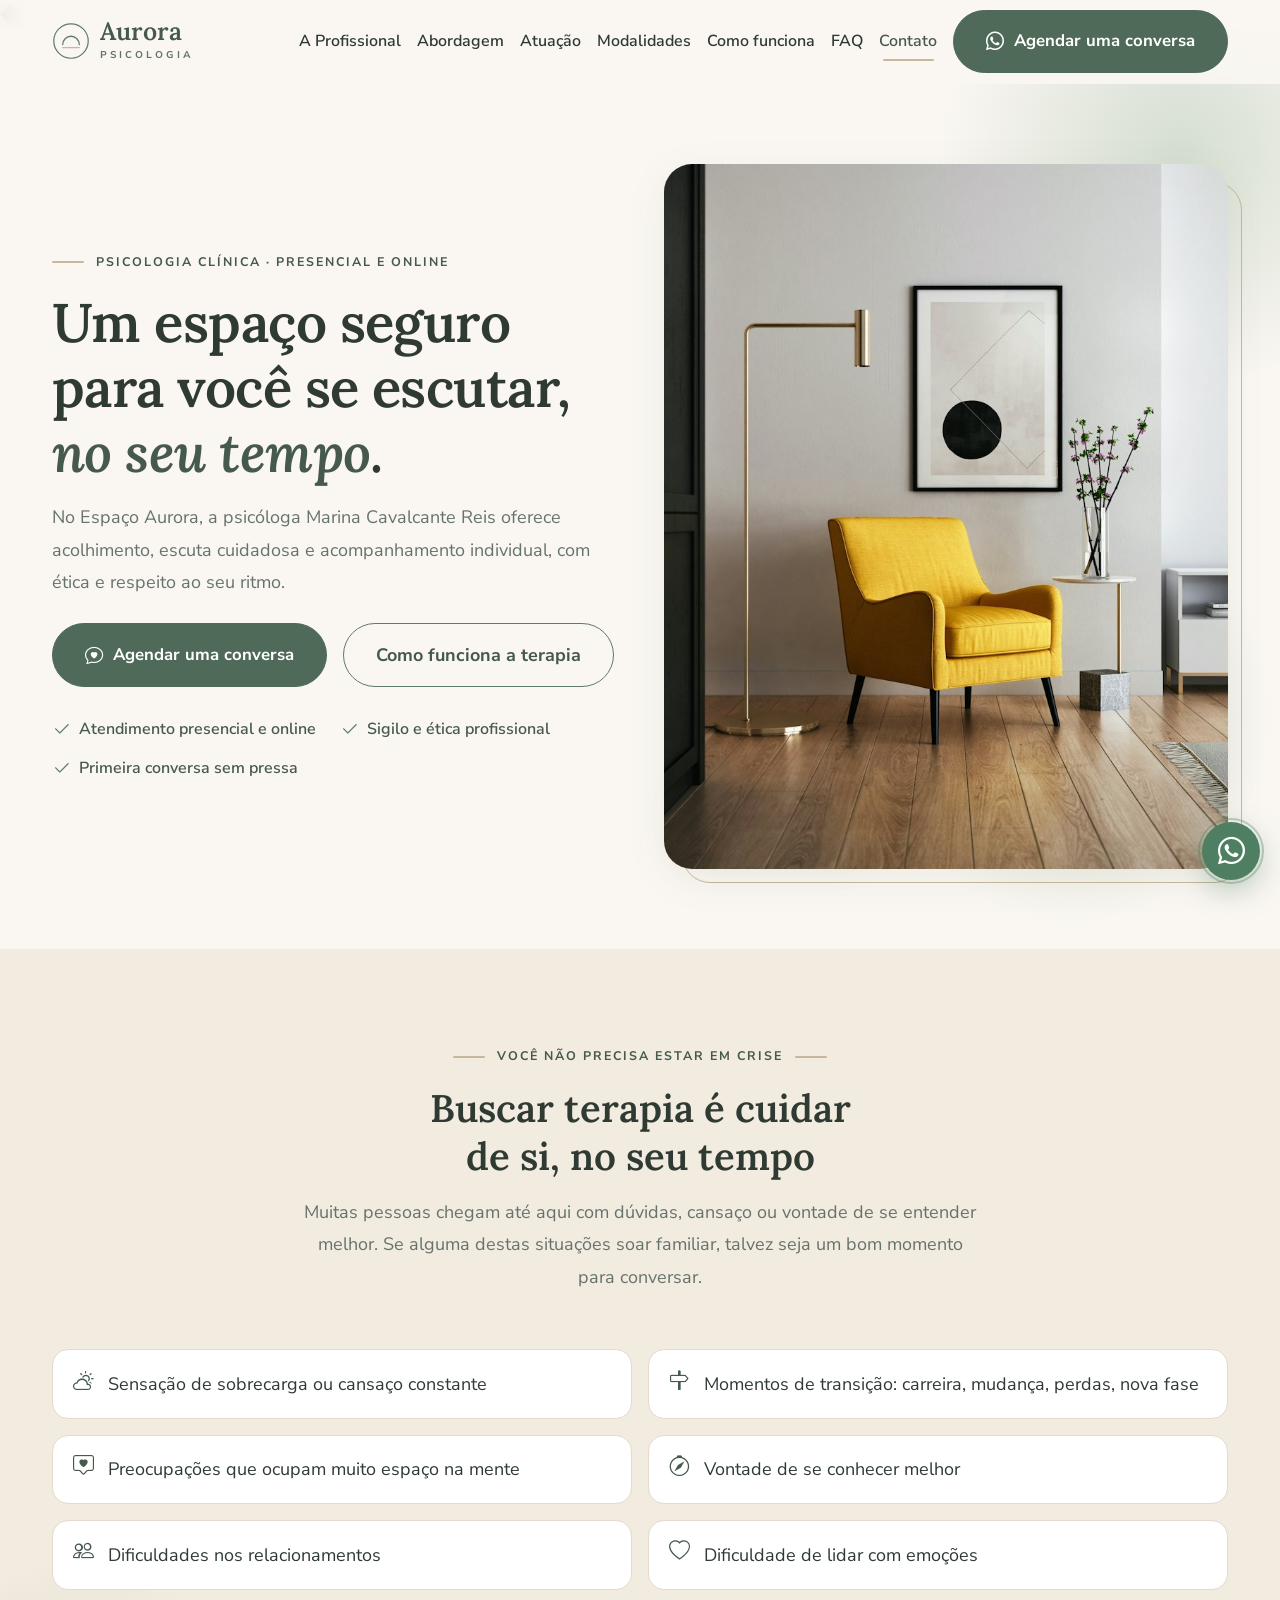
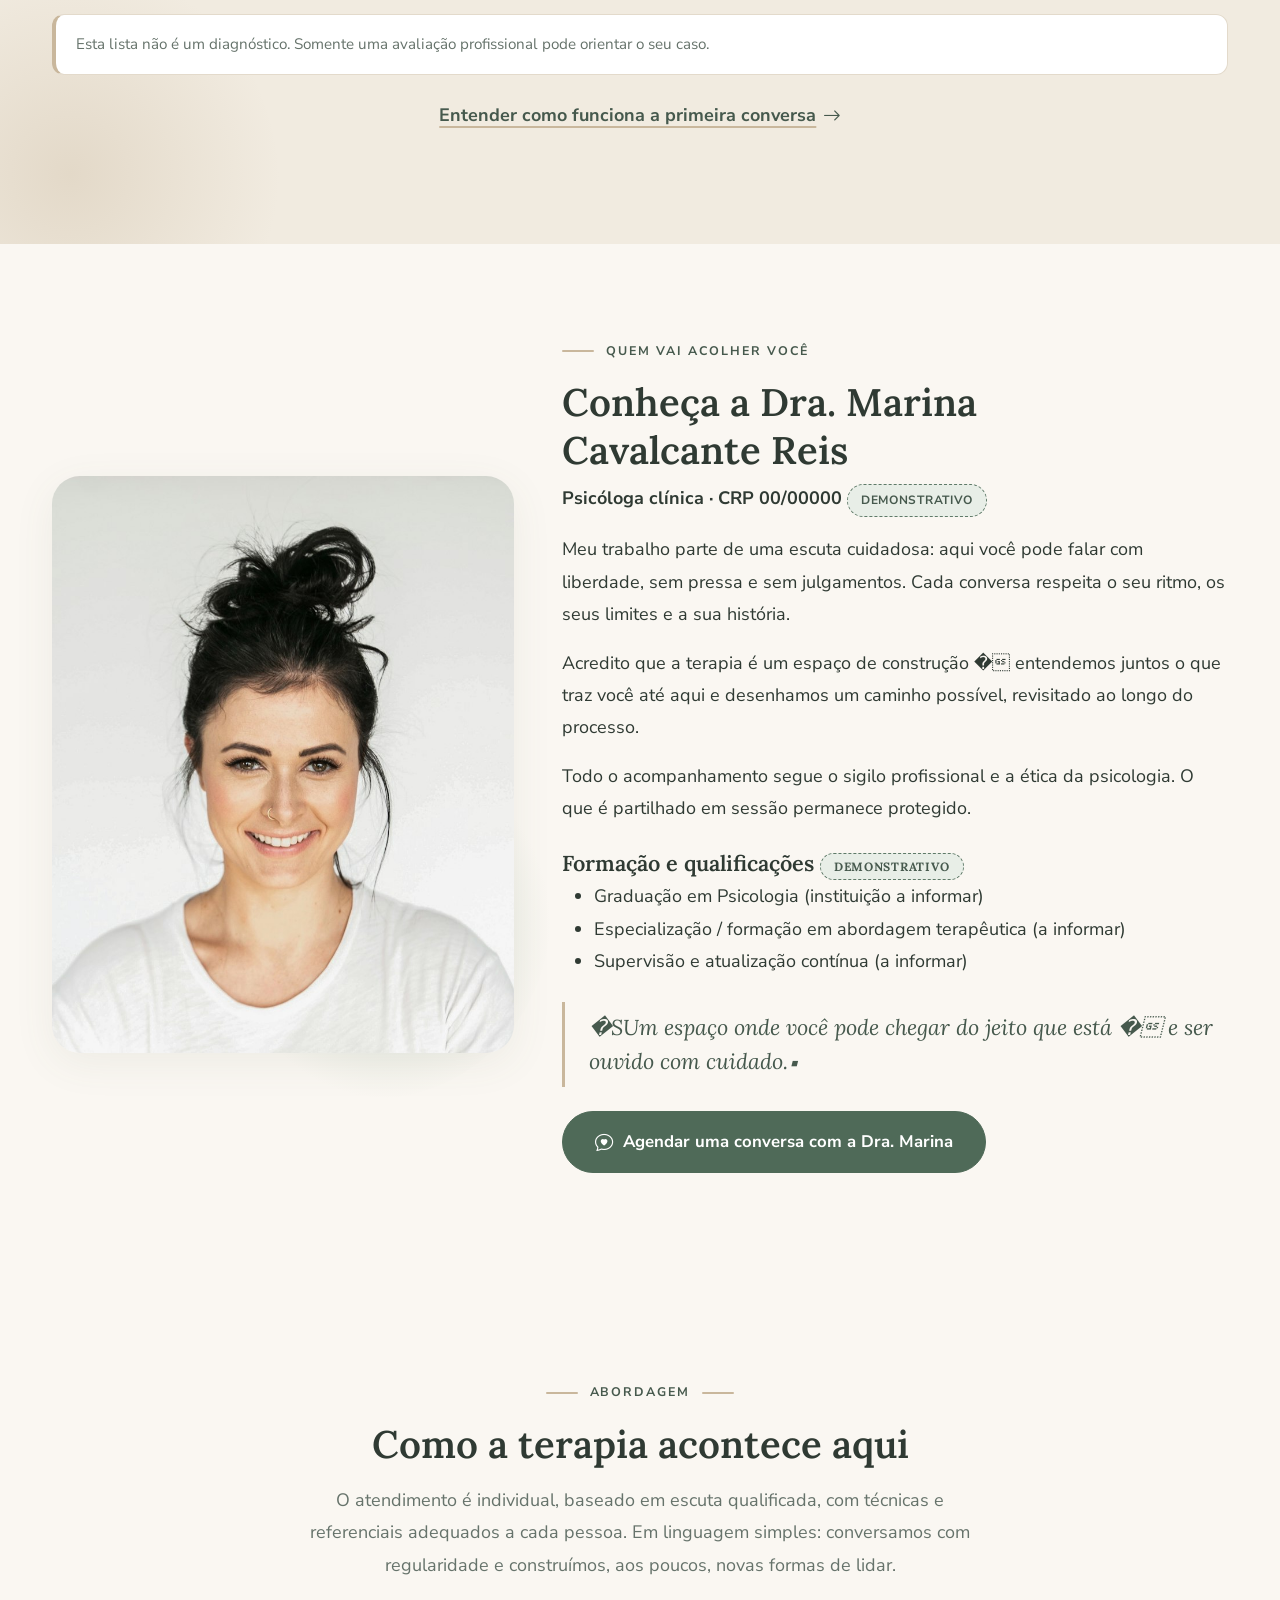
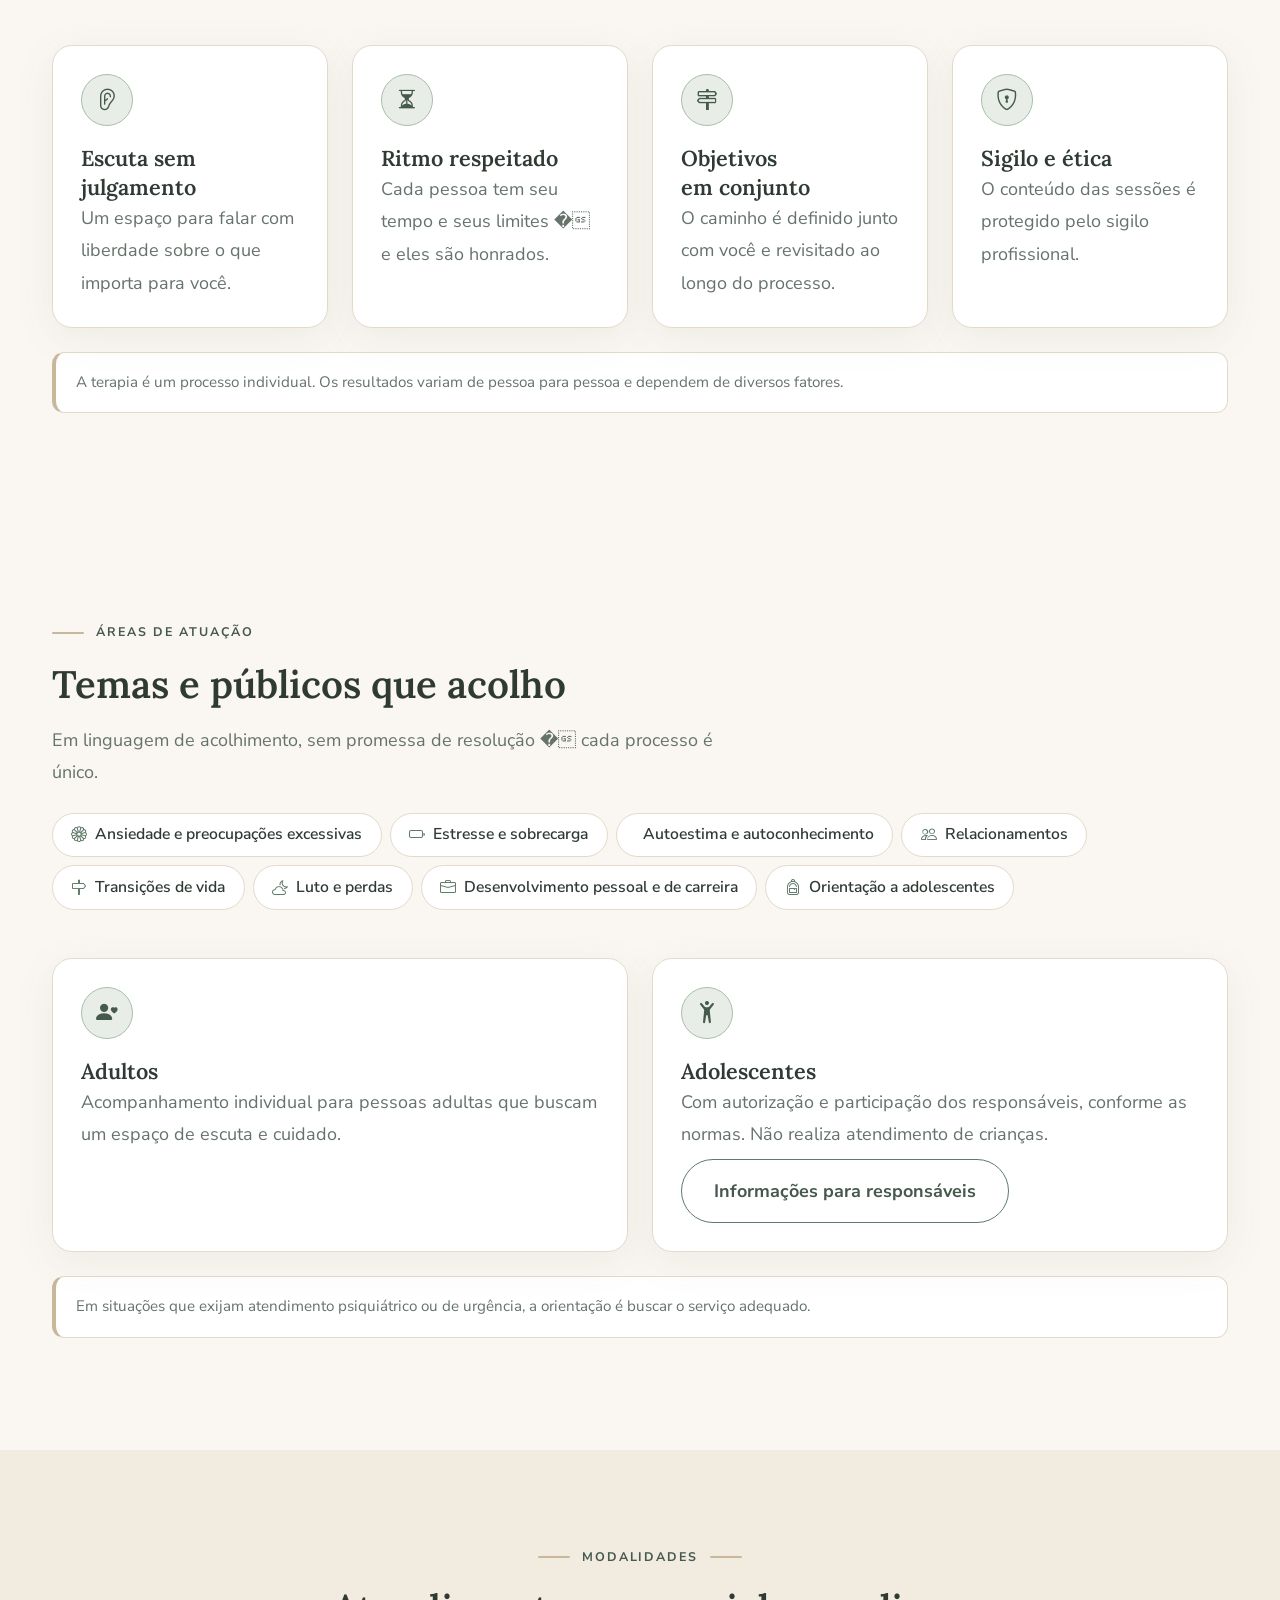
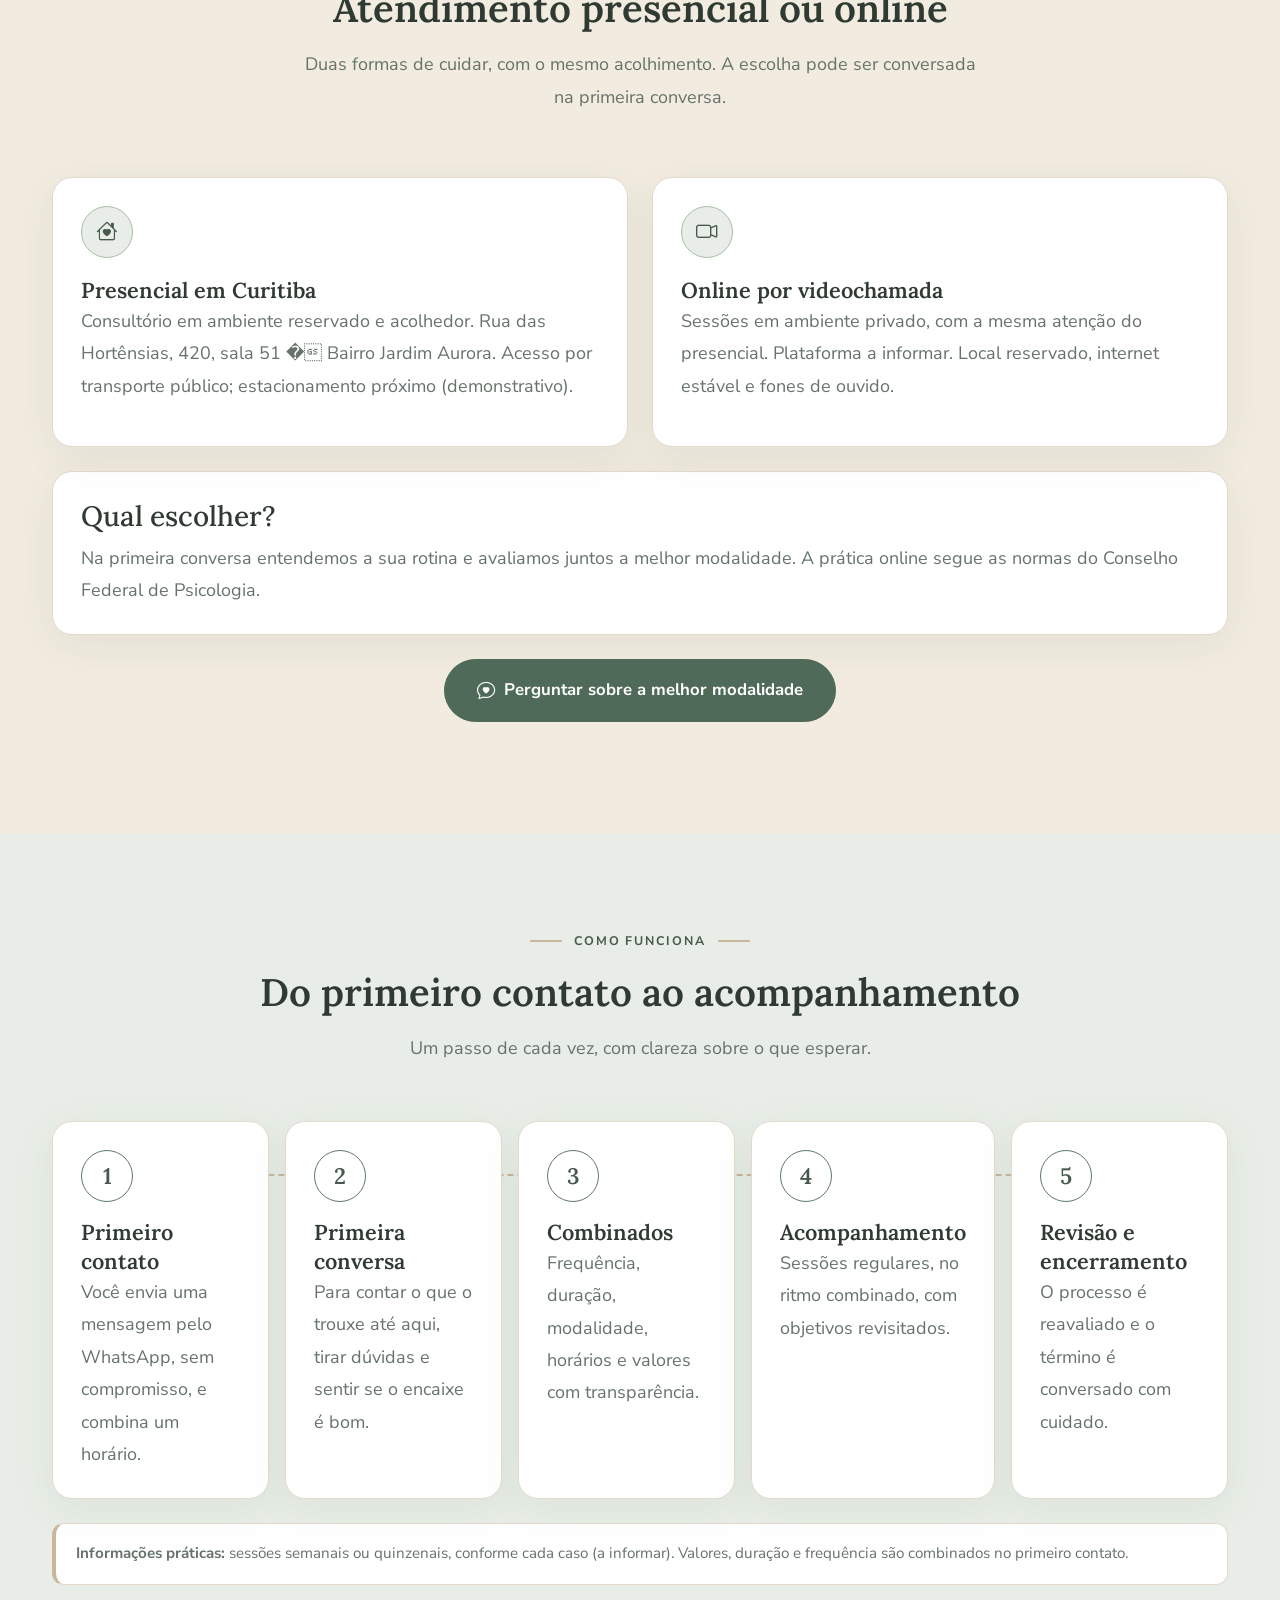
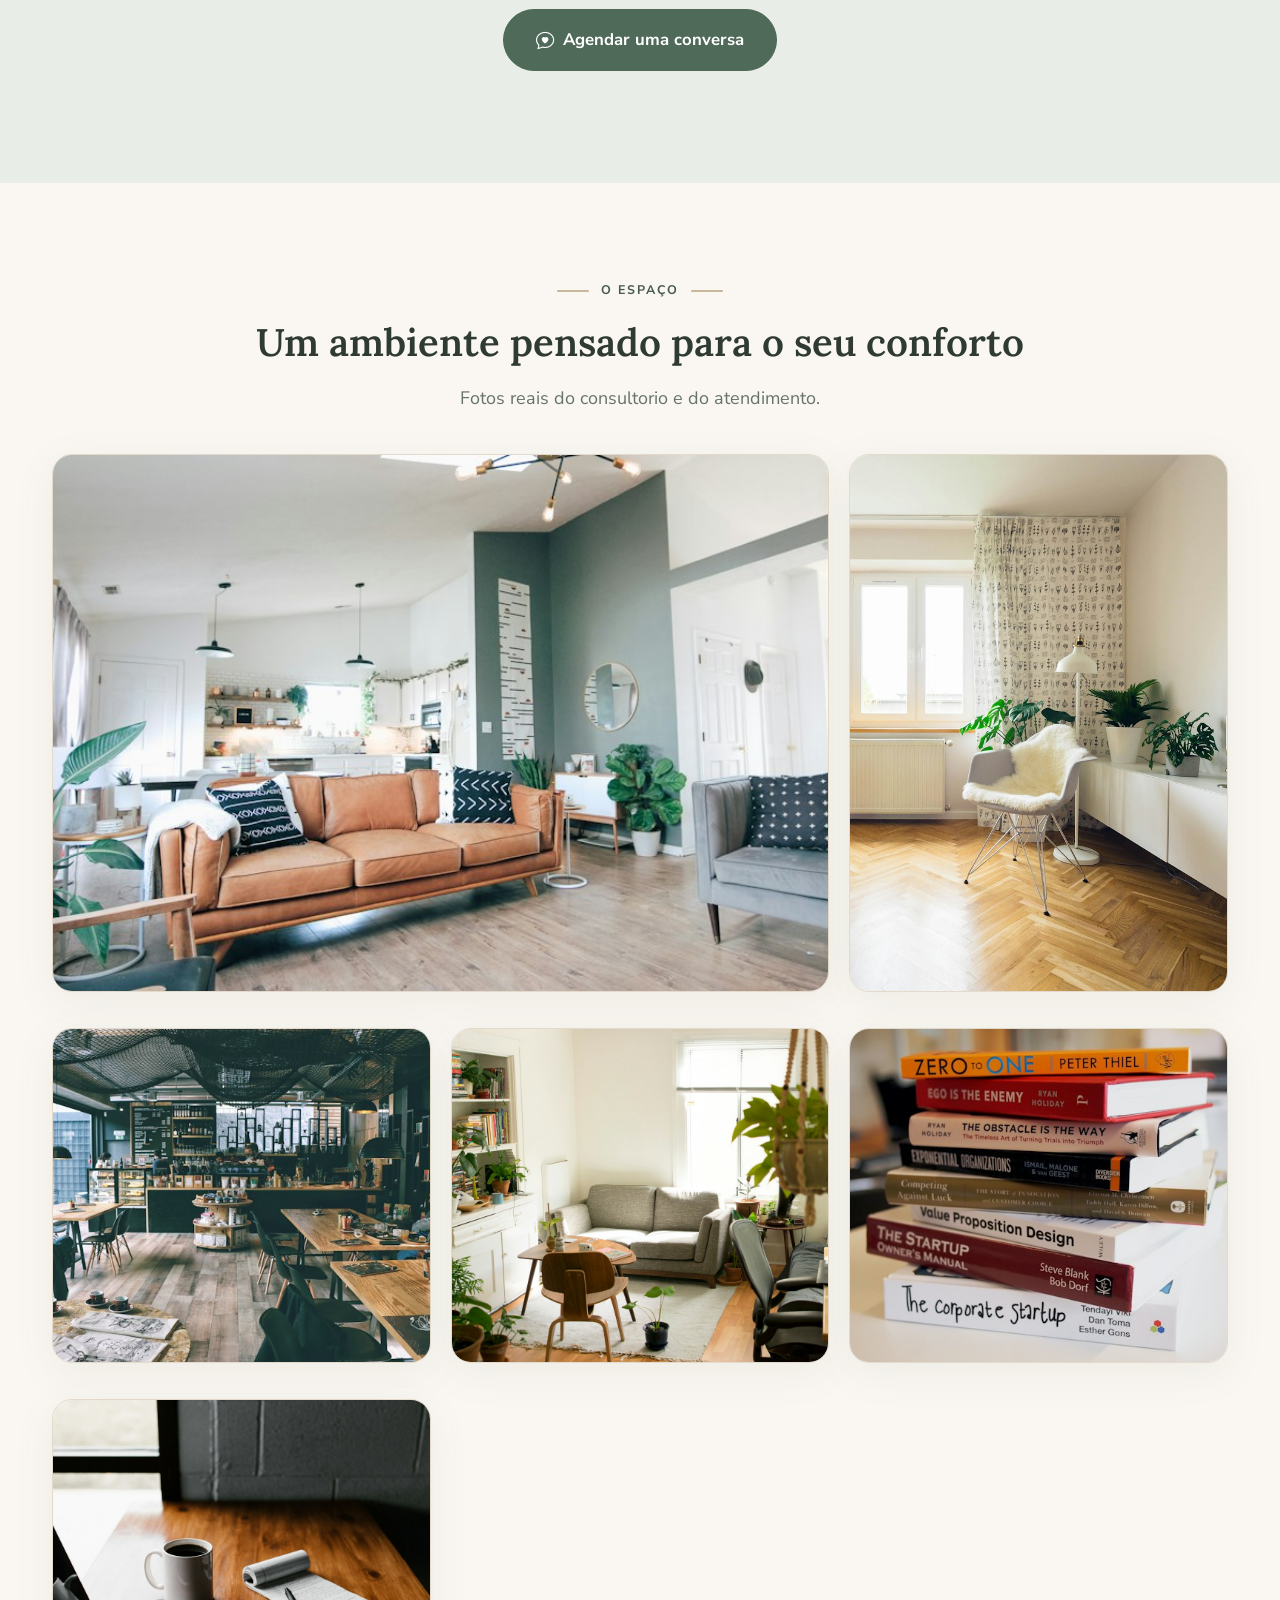
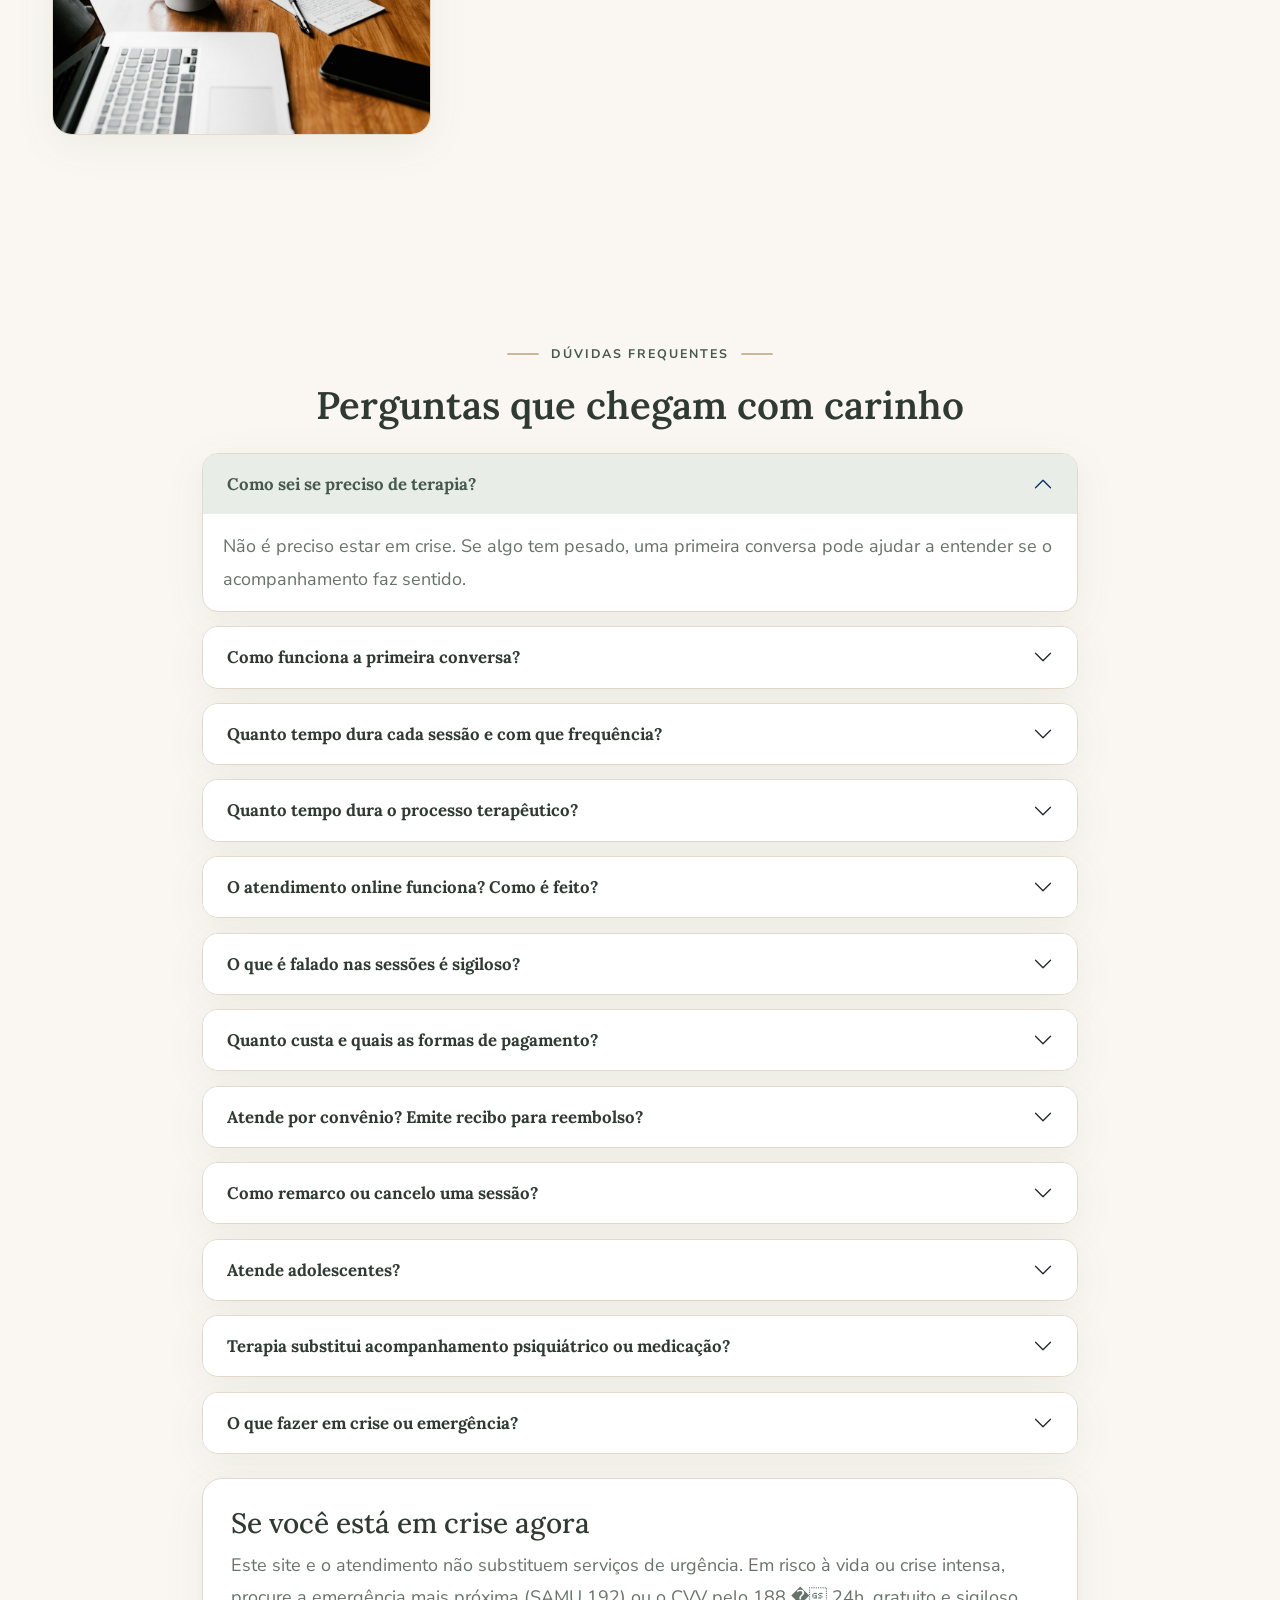
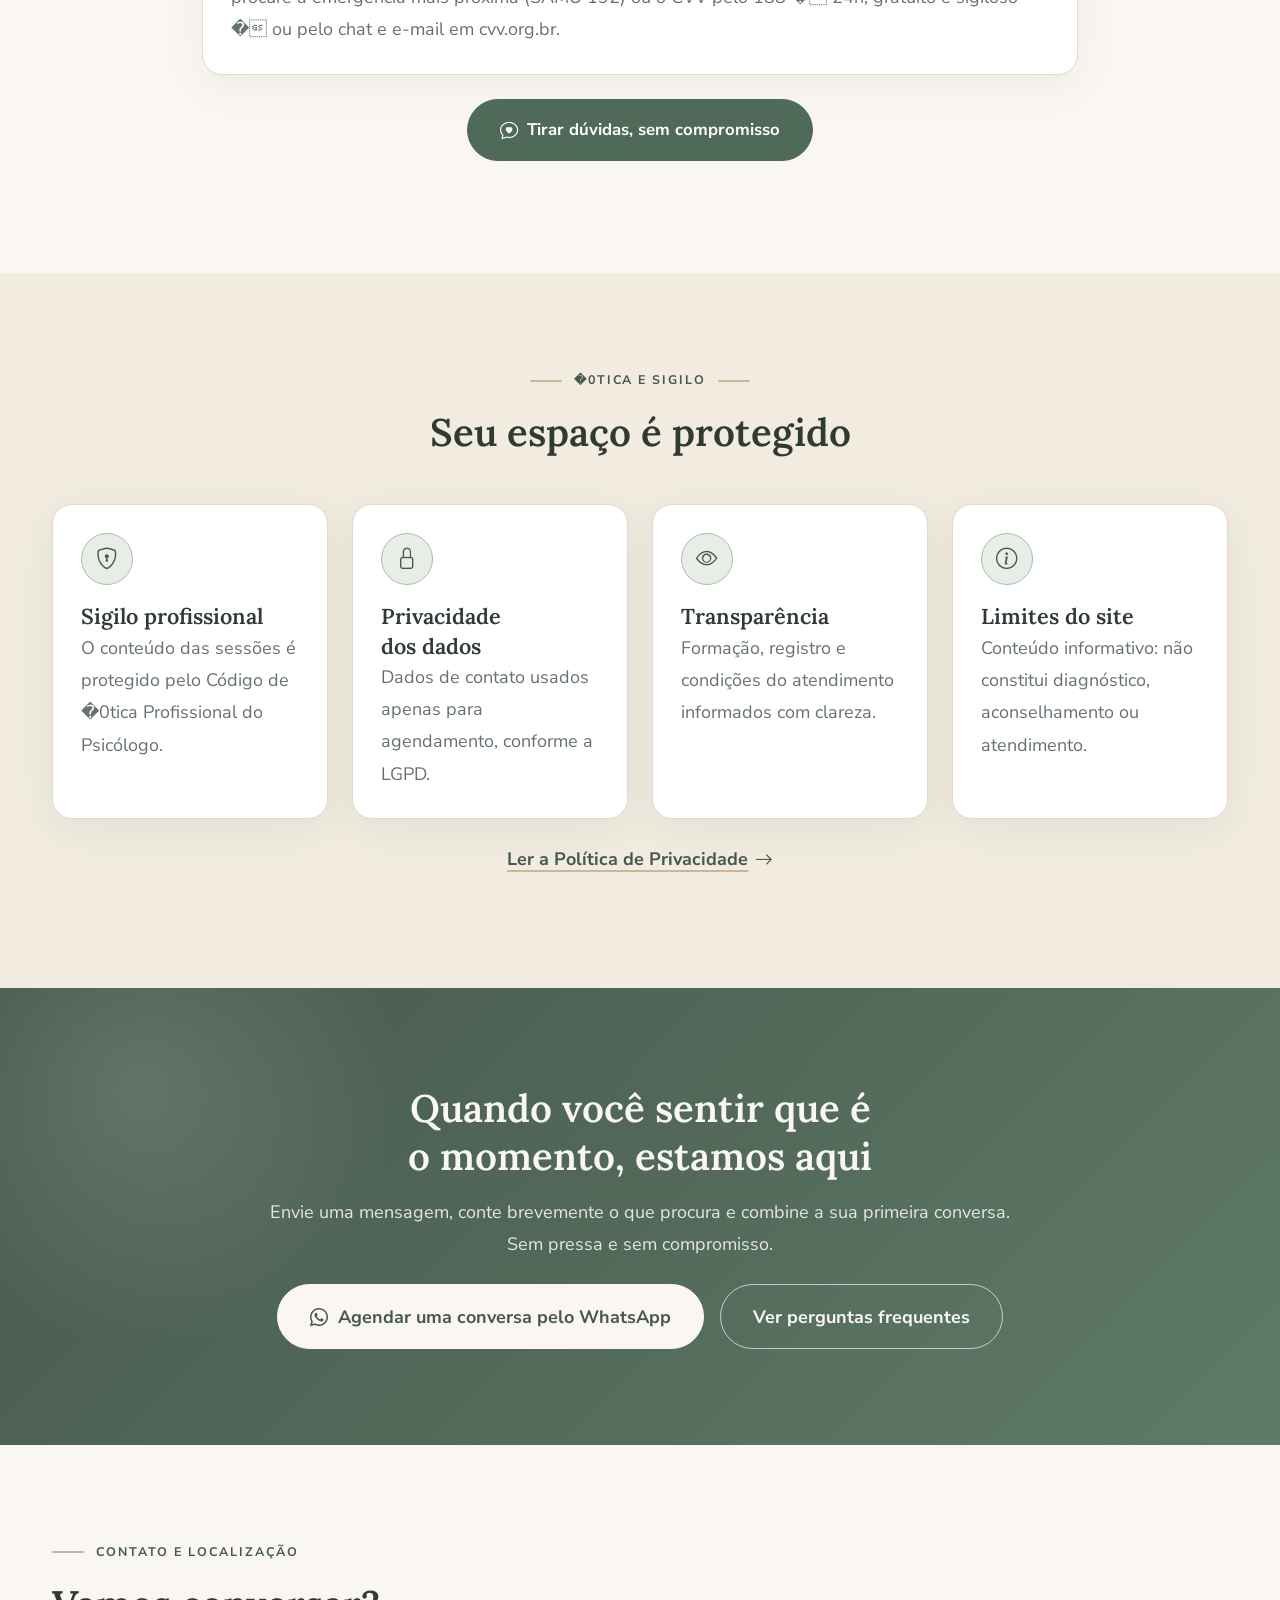
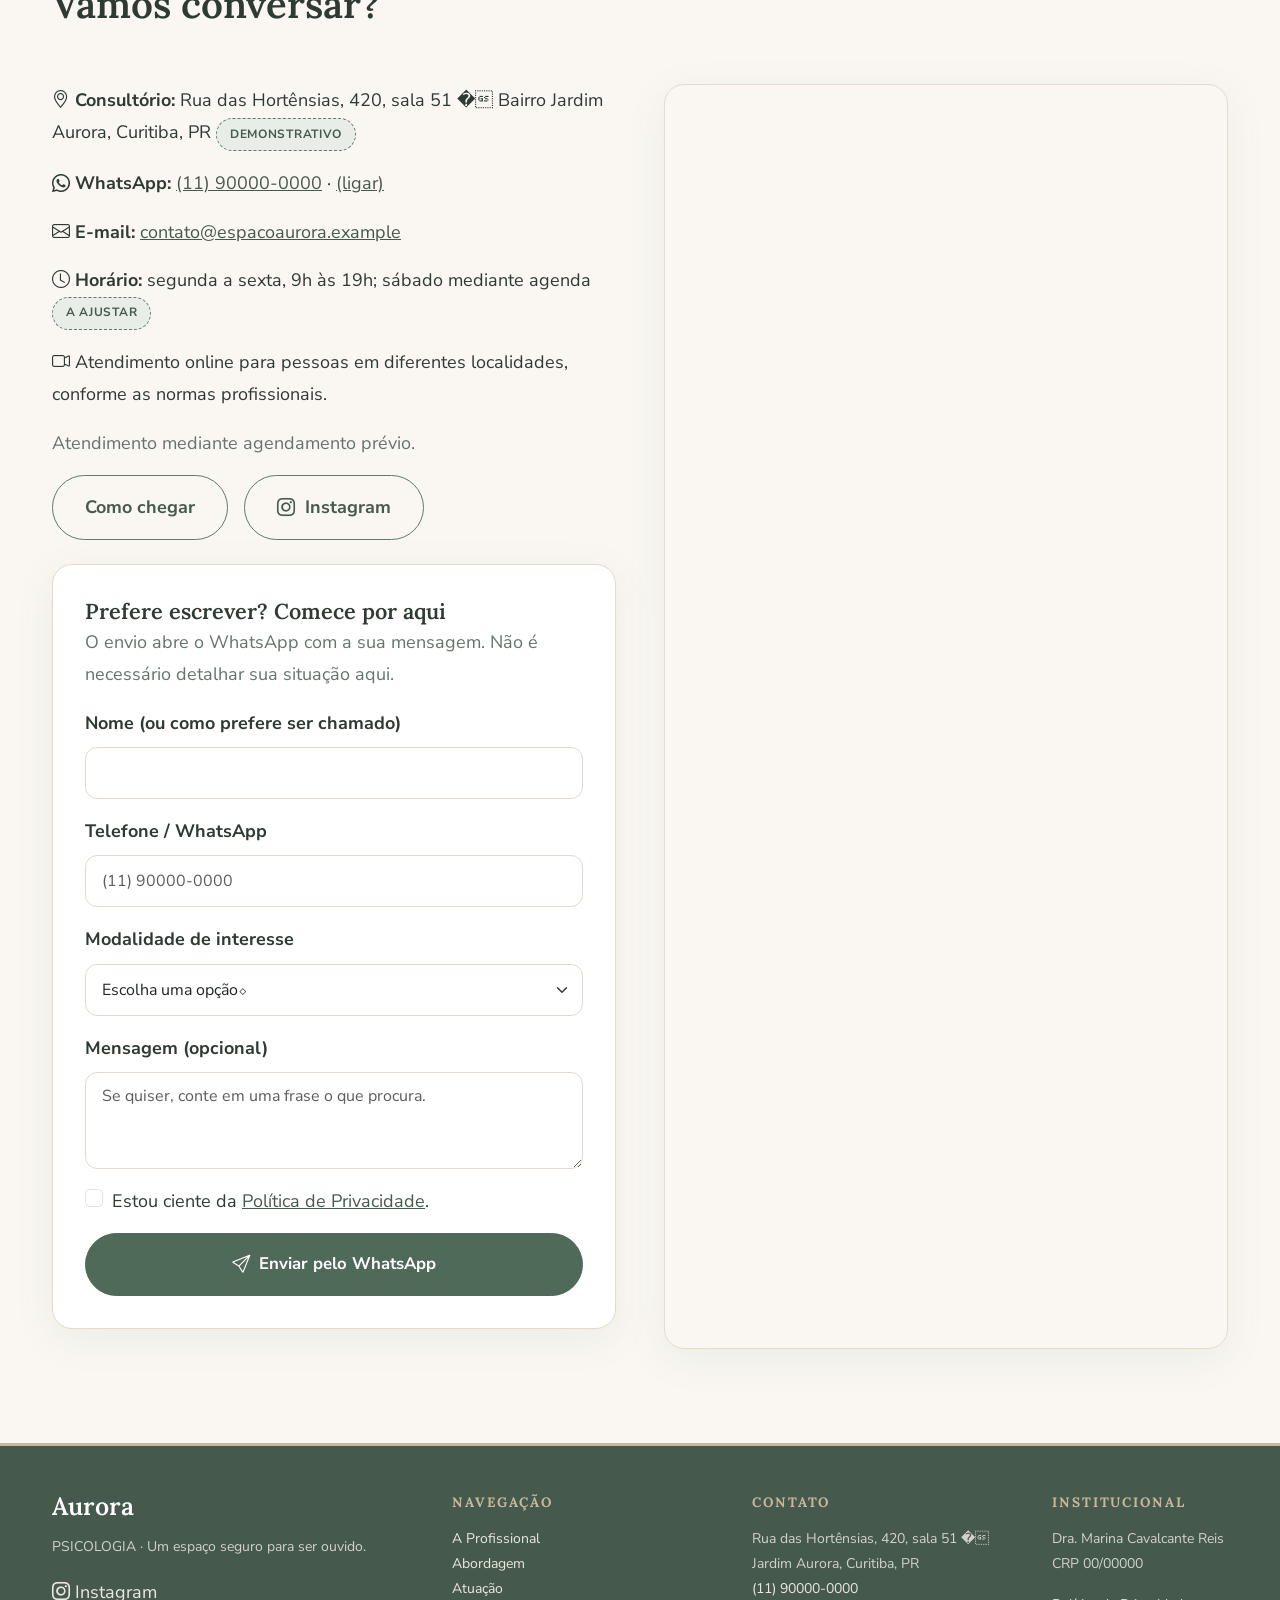
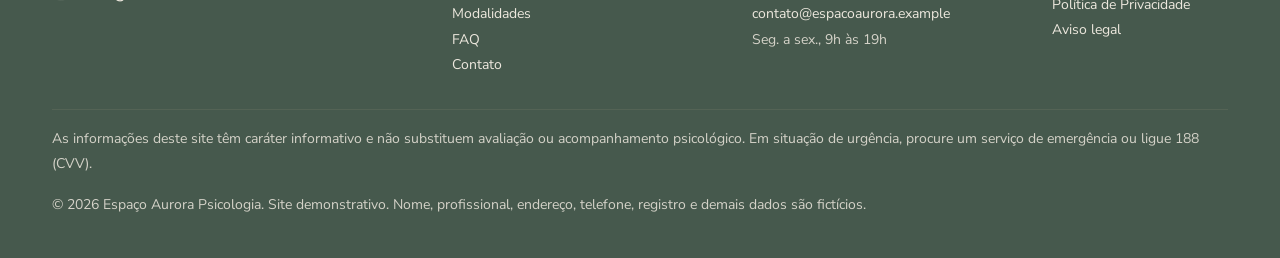
==== commit bc26fc44: "substituindo as imagens de referencia por imagens reais" ====
--- a/index.html
+++ b/index.html
@@ -72,8 +72,7 @@
         <div class="hero-media">
           <span class="blob halo blob-sage" aria-hidden="true"></span>
           <span class="frame-line" aria-hidden="true"></span>
-          <!-- SUBSTITUIR por foto real: ambiente sereno, luz de janela, poltrona, planta; sem rostos -->
-          <div class="img-frame ratio-45"><img src="images/hero/hero-main.svg" alt="Sala de atendimento tranquila com poltrona, planta e luz natural suave" width="800" height="1000" fetchpriority="high"></div>
+          <div class="img-frame ratio-45"><img src="images/hero/hero-main.jpg" alt="Poltrona bege do Espaço Aurora ao lado de planta verde sob luz natural da janela" width="800" height="1000" fetchpriority="high"></div>
           <div class="hero-card-float"><strong>Presencial e online</strong><span>Mediante agendamento</span></div>
         </div>
       </div>
@@ -104,10 +103,7 @@
       <div class="col-lg-5 reveal">
         <div class="hero-media">
           <span class="blob halo blob-sage" aria-hidden="true"></span>
-          <!-- SUBSTITUIR por retrato real autorizado 4:5, roupa neutra, fundo claro -->
-          <div class="img-frame ratio-45"><img src="images/about/dra-marina.svg" alt="Retrato ilustrativo da psicóloga �- substituir por foto real autorizada" width="800" height="1000" loading="lazy" decoding="async"></div>
-          <p class="mt-2"><span class="badge-demo">Imagem ilustrativa</span></p>
+          <div class="img-frame ratio-45"><img src="images/about/dra-marina.jpg" alt="Retrato da Dra. Marina, psicologa sorrindo com blusa neutra em fundo claro" width="800" height="1000" loading="lazy" decoding="async"></div>
         </div>
       </div>
       <div class="col-lg-7">
@@ -223,17 +219,16 @@
       <div class="col-lg-8">
         <p class="section-eyebrow center reveal">O espaço</p>
         <h2 class="section-title reveal" id="ambTitle">Um ambiente pensado para o seu conforto</h2>
-        <p class="mt-2 reveal"><span class="badge-demo">Imagens ilustrativas · Substitua por fotos reais e autorizadas</span></p>
+        <p class="section-sub mx-auto mt-3 reveal">Fotos reais do consultorio e do atendimento.</p>
       </div>
     </div>
     <div class="gallery-grid mt-4">
-      <!-- SUBSTITUIR cada SVG por foto real conforme o briefing -->
-      <figure class="gallery-item feature reveal"><a href="#" data-bs-toggle="modal" data-bs-target="#galleryModal" class="zoom d-block" aria-label="Ampliar imagem da sala de atendimento"><img class="ratio-1610" src="images/gallery/sala-atendimento.svg" alt="Sala de atendimento ampla e luminosa com poltronas" width="800" height="500" loading="lazy" decoding="async"></a><figcaption>Sala de atendimento</figcaption></figure>
-      <figure class="gallery-item reveal"><a href="#" data-bs-toggle="modal" data-bs-target="#galleryModal" class="zoom d-block" aria-label="Ampliar imagem das poltronas"><img class="ratio-43" src="images/gallery/poltronas.svg" alt="Duas poltronas confortáveis com mesa lateral e planta" width="600" height="450" loading="lazy" decoding="async"></a><figcaption>Poltronas e planta</figcaption></figure>
-      <figure class="gallery-item reveal"><a href="#" data-bs-toggle="modal" data-bs-target="#galleryModal" class="zoom d-block" aria-label="Ampliar imagem da sala de espera"><img class="ratio-43" src="images/gallery/sala-espera.svg" alt="Recepção e sala de espera tranquila" width="600" height="450" loading="lazy" decoding="async"></a><figcaption>Sala de espera</figcaption></figure>
-      <figure class="gallery-item reveal"><a href="#" data-bs-toggle="modal" data-bs-target="#galleryModal" class="zoom d-block" aria-label="Ampliar imagem de plantas e luz"><img class="ratio-43" src="images/gallery/plantas-luz.svg" alt="Plantas com luz natural suave" width="600" height="450" loading="lazy" decoding="async"></a><figcaption>Plantas e luz</figcaption></figure>
-      <figure class="gallery-item reveal"><a href="#" data-bs-toggle="modal" data-bs-target="#galleryModal" class="zoom d-block" aria-label="Ampliar imagem do cantinho de leitura"><img class="ratio-43" src="images/gallery/leitura.svg" alt="Cantinho de leitura com livros e manta" width="600" height="450" loading="lazy" decoding="async"></a><figcaption>Cantinho de leitura</figcaption></figure>
-      <figure class="gallery-item reveal"><a href="#" data-bs-toggle="modal" data-bs-target="#galleryModal" class="zoom d-block" aria-label="Ampliar imagem do atendimento online"><img class="ratio-43" src="images/gallery/online.svg" alt="Mesa discreta para atendimento online com notebook e fones" width="600" height="450" loading="lazy" decoding="async"></a><figcaption>Atendimento online</figcaption></figure>
+      <figure class="gallery-item feature reveal"><a href="#" data-bs-toggle="modal" data-bs-target="#galleryModal" class="zoom d-block" aria-label="Ampliar imagem da sala de atendimento"><img class="ratio-1610" src="images/gallery/sala-atendimento.jpg" alt="Sala de atendimento do Espaço Aurora com sofá bege, poltronas e plantas sob luz natural" width="800" height="500" loading="lazy" decoding="async"></a><figcaption>Sala de atendimento</figcaption></figure>
+      <figure class="gallery-item reveal"><a href="#" data-bs-toggle="modal" data-bs-target="#galleryModal" class="zoom d-block" aria-label="Ampliar imagem das poltronas"><img class="ratio-43" src="images/gallery/poltronas.jpg" alt="Sala aconchegante com poltronas em tecido claro, mesa lateral de madeira e planta verde" width="600" height="450" loading="lazy" decoding="async"></a><figcaption>Poltronas e planta</figcaption></figure>
+      <figure class="gallery-item reveal"><a href="#" data-bs-toggle="modal" data-bs-target="#galleryModal" class="zoom d-block" aria-label="Ampliar imagem da sala de espera"><img class="ratio-43" src="images/gallery/sala-espera.jpg" alt="Lounge de espera elegante com cadeiras em madeira clara e plantas" width="600" height="450" loading="lazy" decoding="async"></a><figcaption>Sala de espera</figcaption></figure>
+      <figure class="gallery-item reveal"><a href="#" data-bs-toggle="modal" data-bs-target="#galleryModal" class="zoom d-block" aria-label="Ampliar imagem de plantas e luz"><img class="ratio-43" src="images/gallery/plantas-luz.jpg" alt="Sala aconchegante com plantas verdes, sofa em tecido claro e luz natural suave" width="600" height="450" loading="lazy" decoding="async"></a><figcaption>Plantas e luz</figcaption></figure>
+      <figure class="gallery-item reveal"><a href="#" data-bs-toggle="modal" data-bs-target="#galleryModal" class="zoom d-block" aria-label="Ampliar imagem do cantinho de leitura"><img class="ratio-43" src="images/gallery/leitura.jpg" alt="Livro aberto sob luz quente em cantinho de leitura aconchegante" width="600" height="450" loading="lazy" decoding="async"></a><figcaption>Cantinho de leitura</figcaption></figure>
+      <figure class="gallery-item reveal"><a href="#" data-bs-toggle="modal" data-bs-target="#galleryModal" class="zoom d-block" aria-label="Ampliar imagem do atendimento online"><img class="ratio-43" src="images/gallery/online.jpg" alt="Mesa clara com notebook e caderno pronta para atendimento online" width="600" height="450" loading="lazy" decoding="async"></a><figcaption>Atendimento online</figcaption></figure>
     </div>
   </div>
 </section>
@@ -383,7 +378,7 @@
   <div class="modal-dialog modal-dialog-centered modal-lg">
     <div class="modal-content">
       <div class="modal-header"><h2 class="modal-title fs-5 serif" id="galleryModalLabel">Espaço Aurora</h2><button type="button" class="btn-close" data-bs-dismiss="modal" aria-label="Fechar imagem ampliada"></button></div>
-      <div class="modal-body text-center"><img id="galleryModalImg" class="img-fluid rounded" src="images/gallery/sala-atendimento.svg" alt="Imagem ampliada do espaço"><p id="galleryModalCaption" class="text-muted-soft mt-2 mb-0"></p></div>
+      <div class="modal-body text-center"><img id="galleryModalImg" class="img-fluid rounded" src="images/gallery/sala-atendimento.jpg" alt="Imagem ampliada do espaço"><p id="galleryModalCaption" class="text-muted-soft mt-2 mb-0"></p></div>
     </div>
   </div>
 </div>
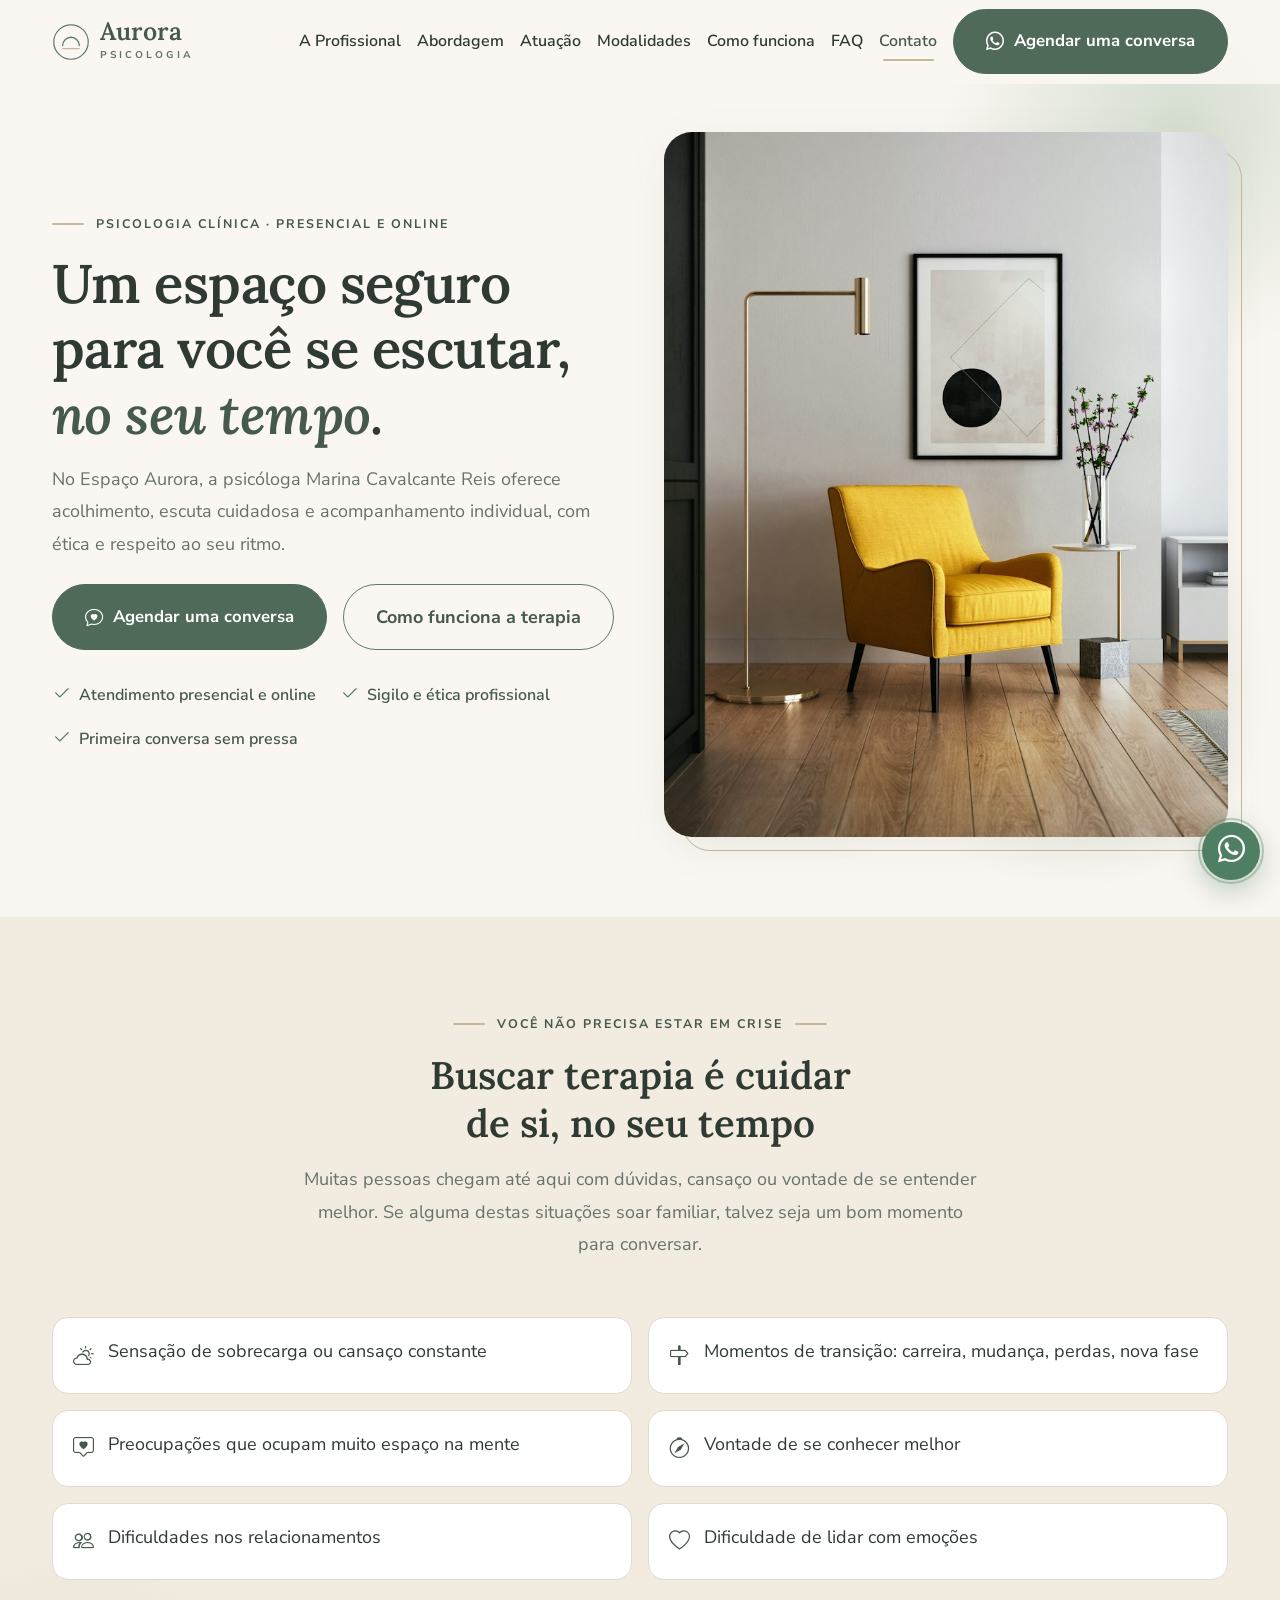
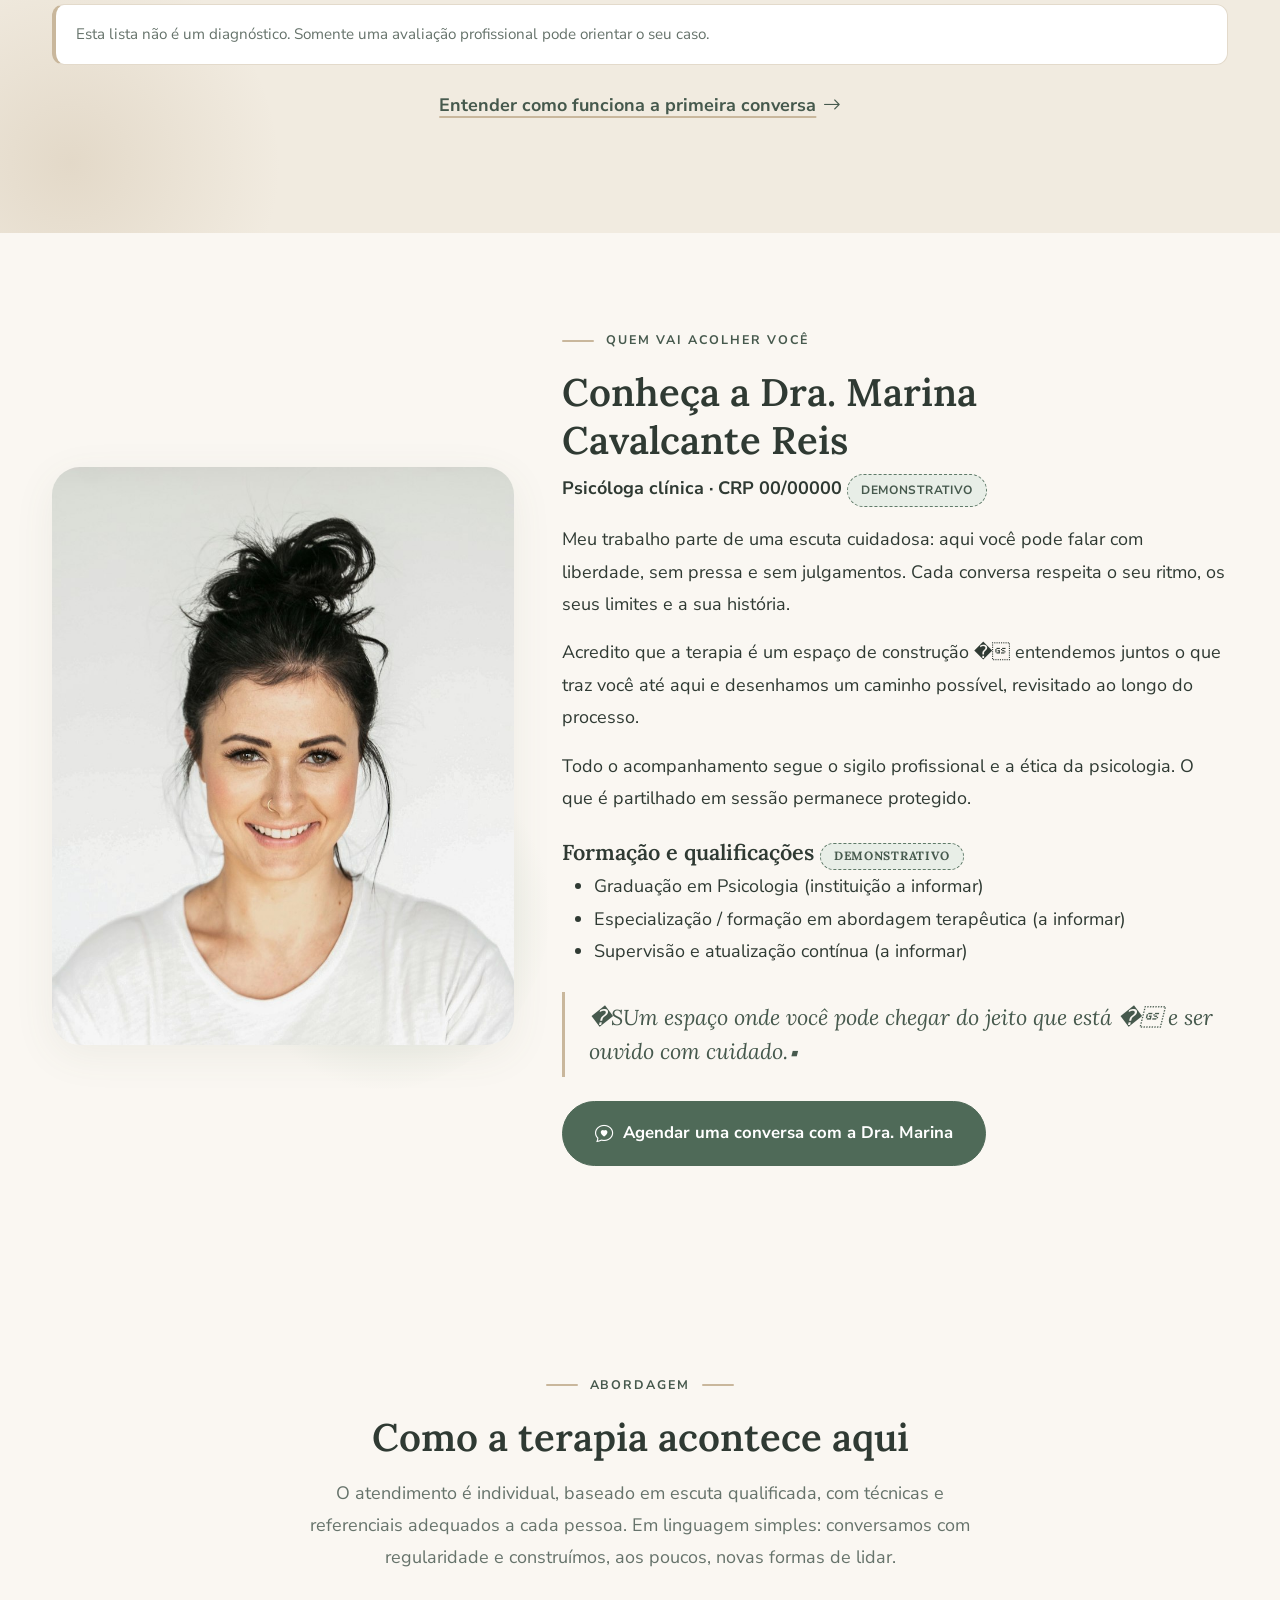
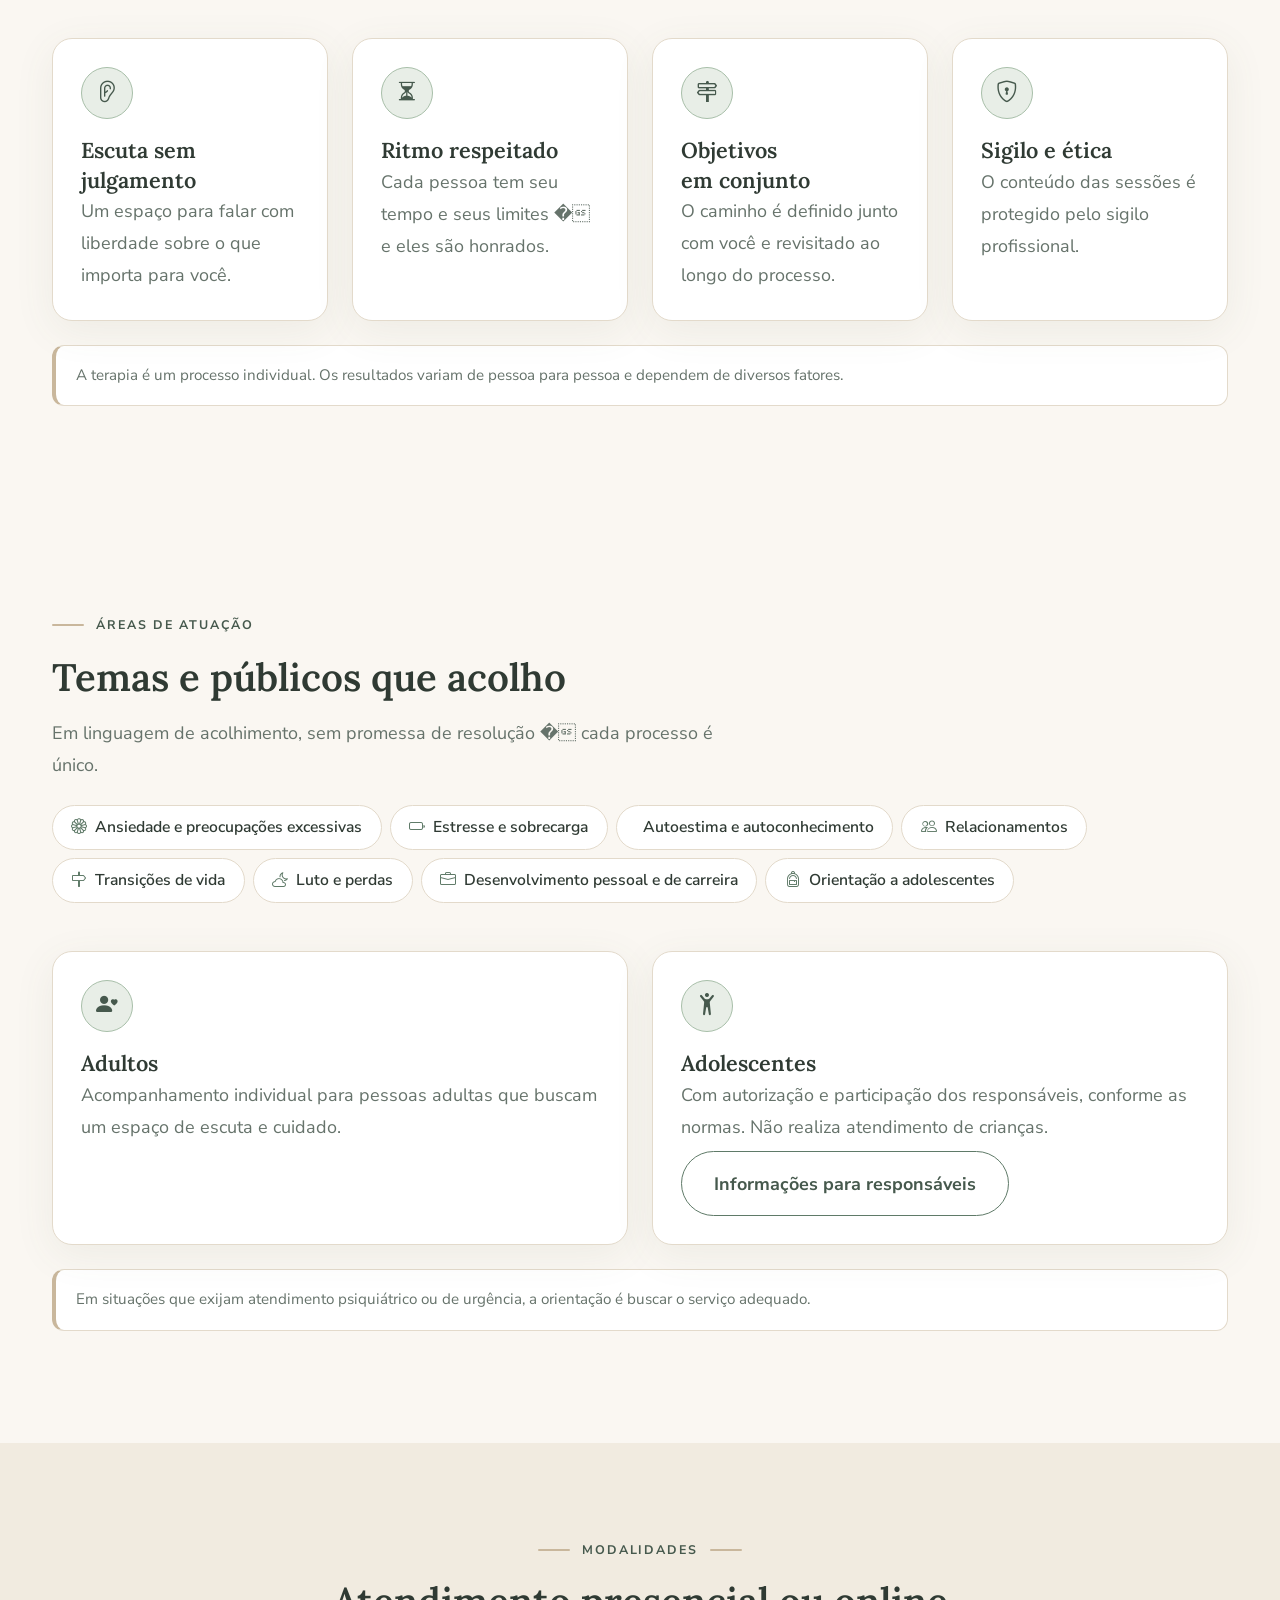
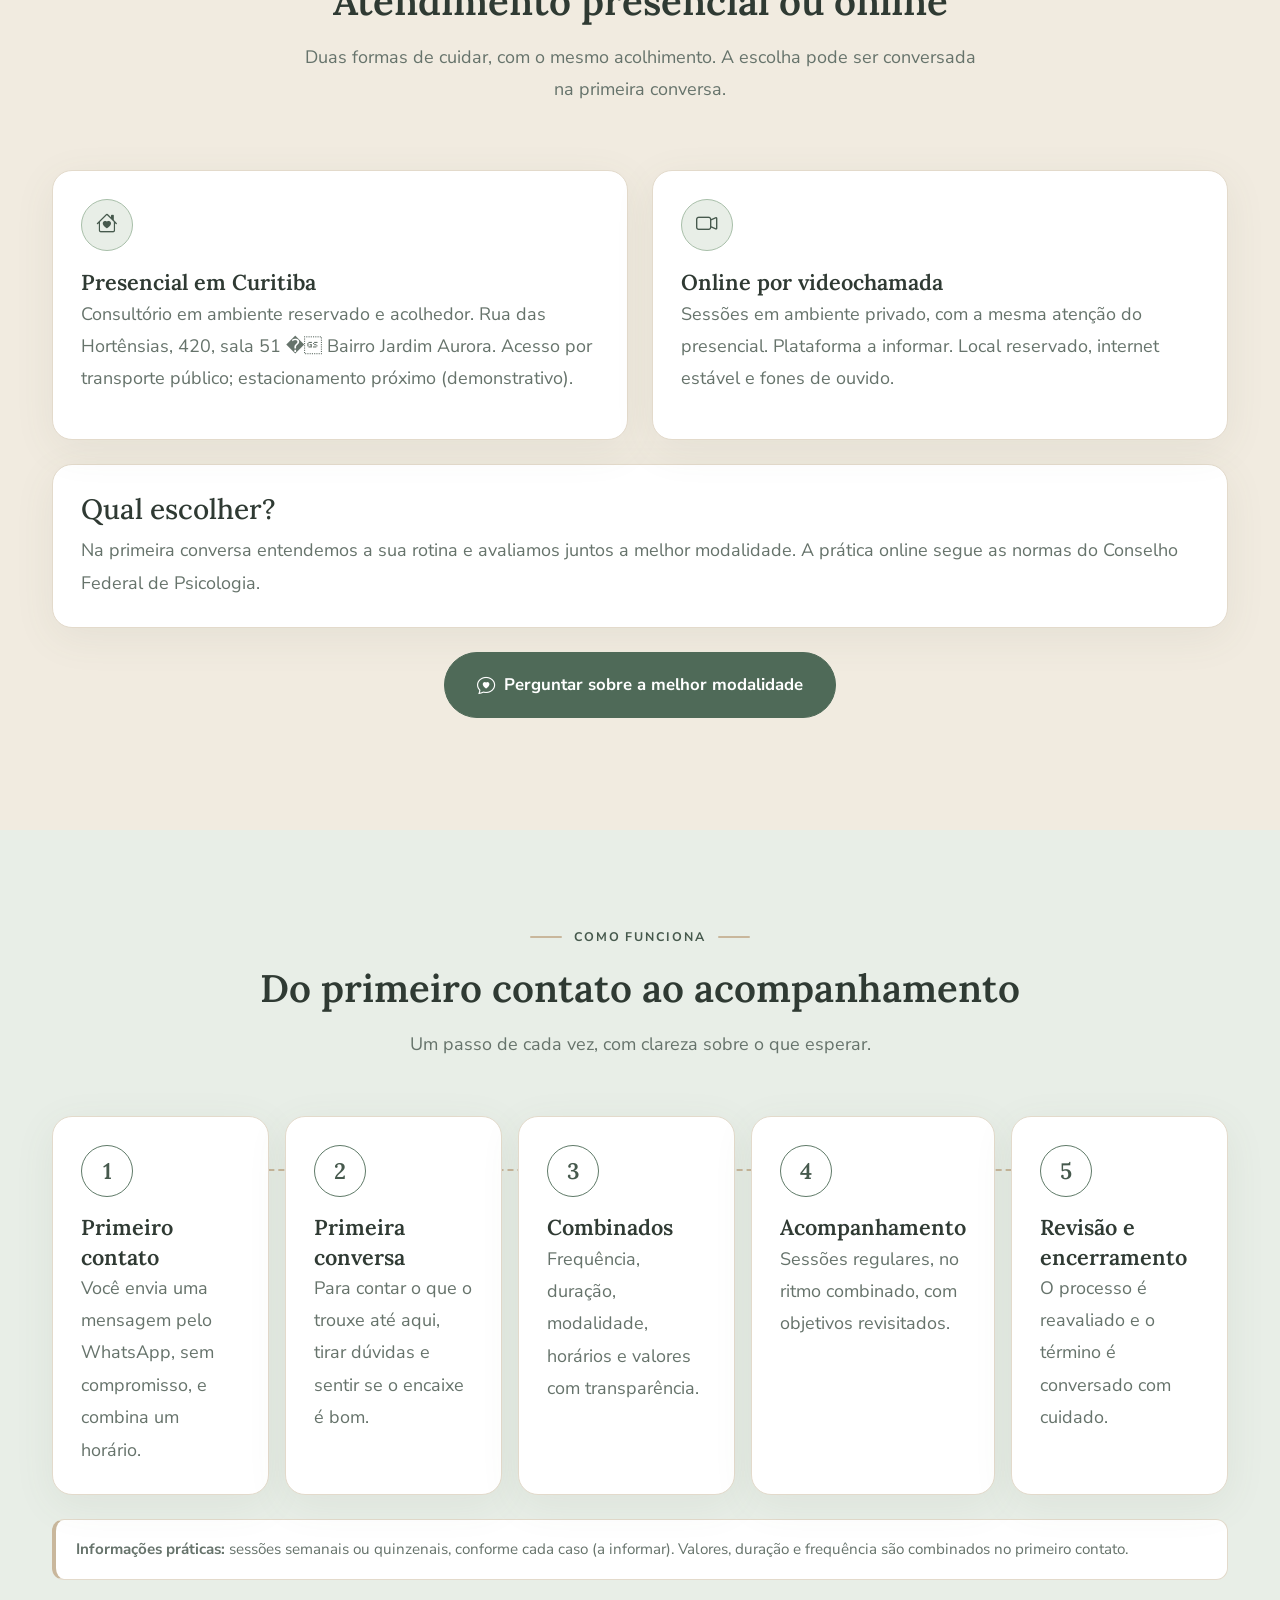
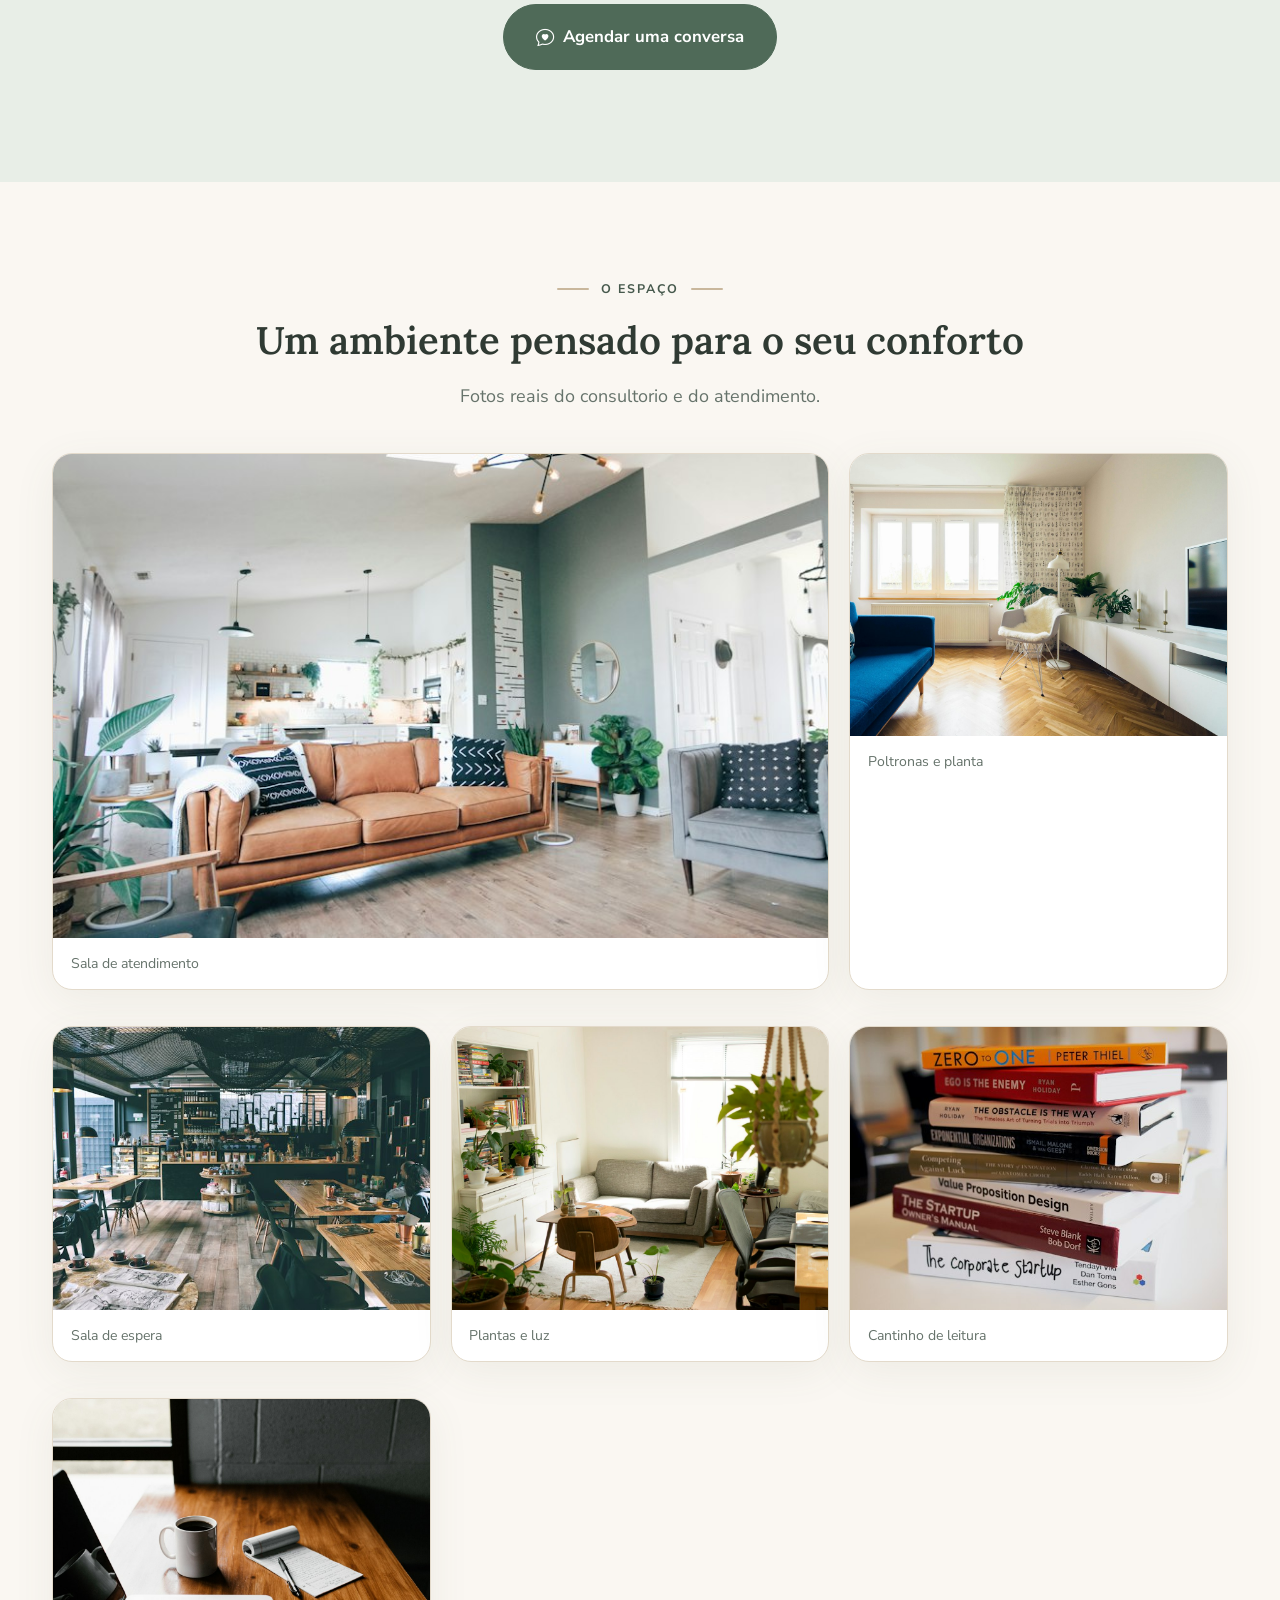
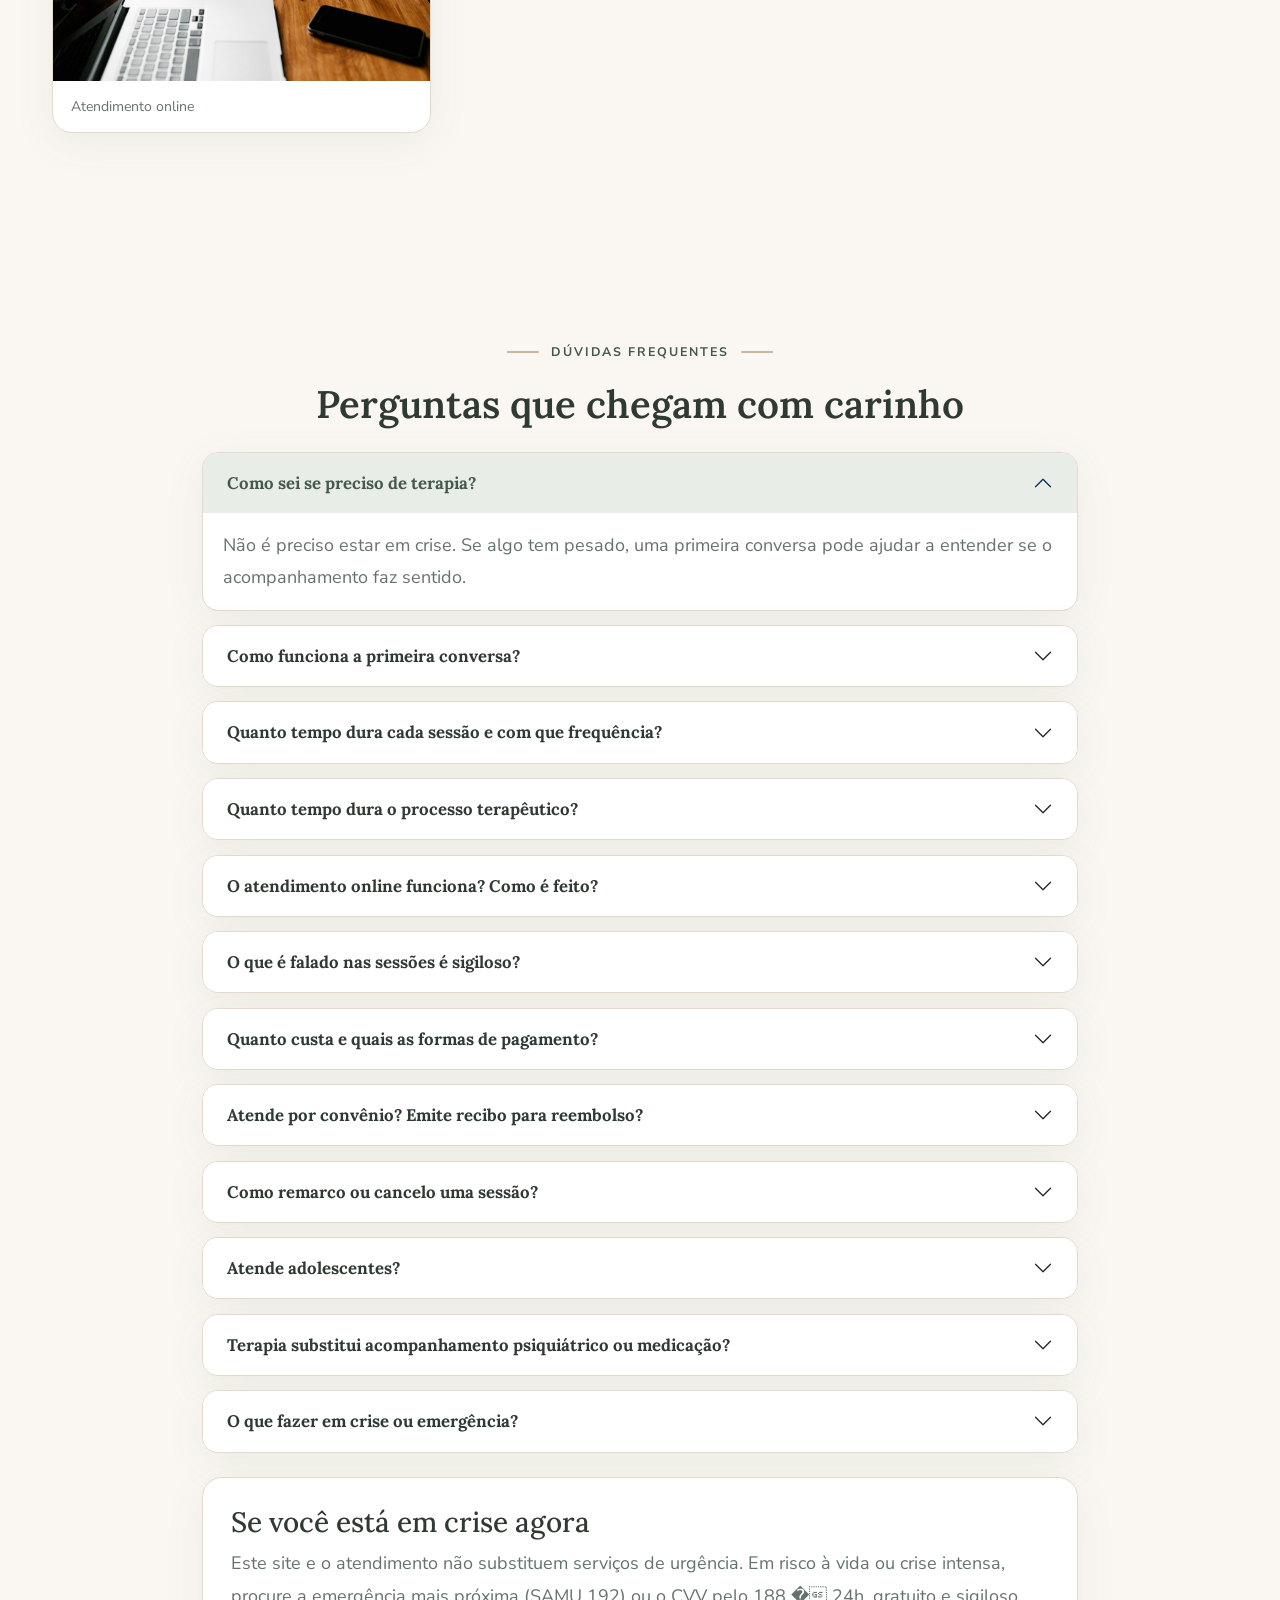
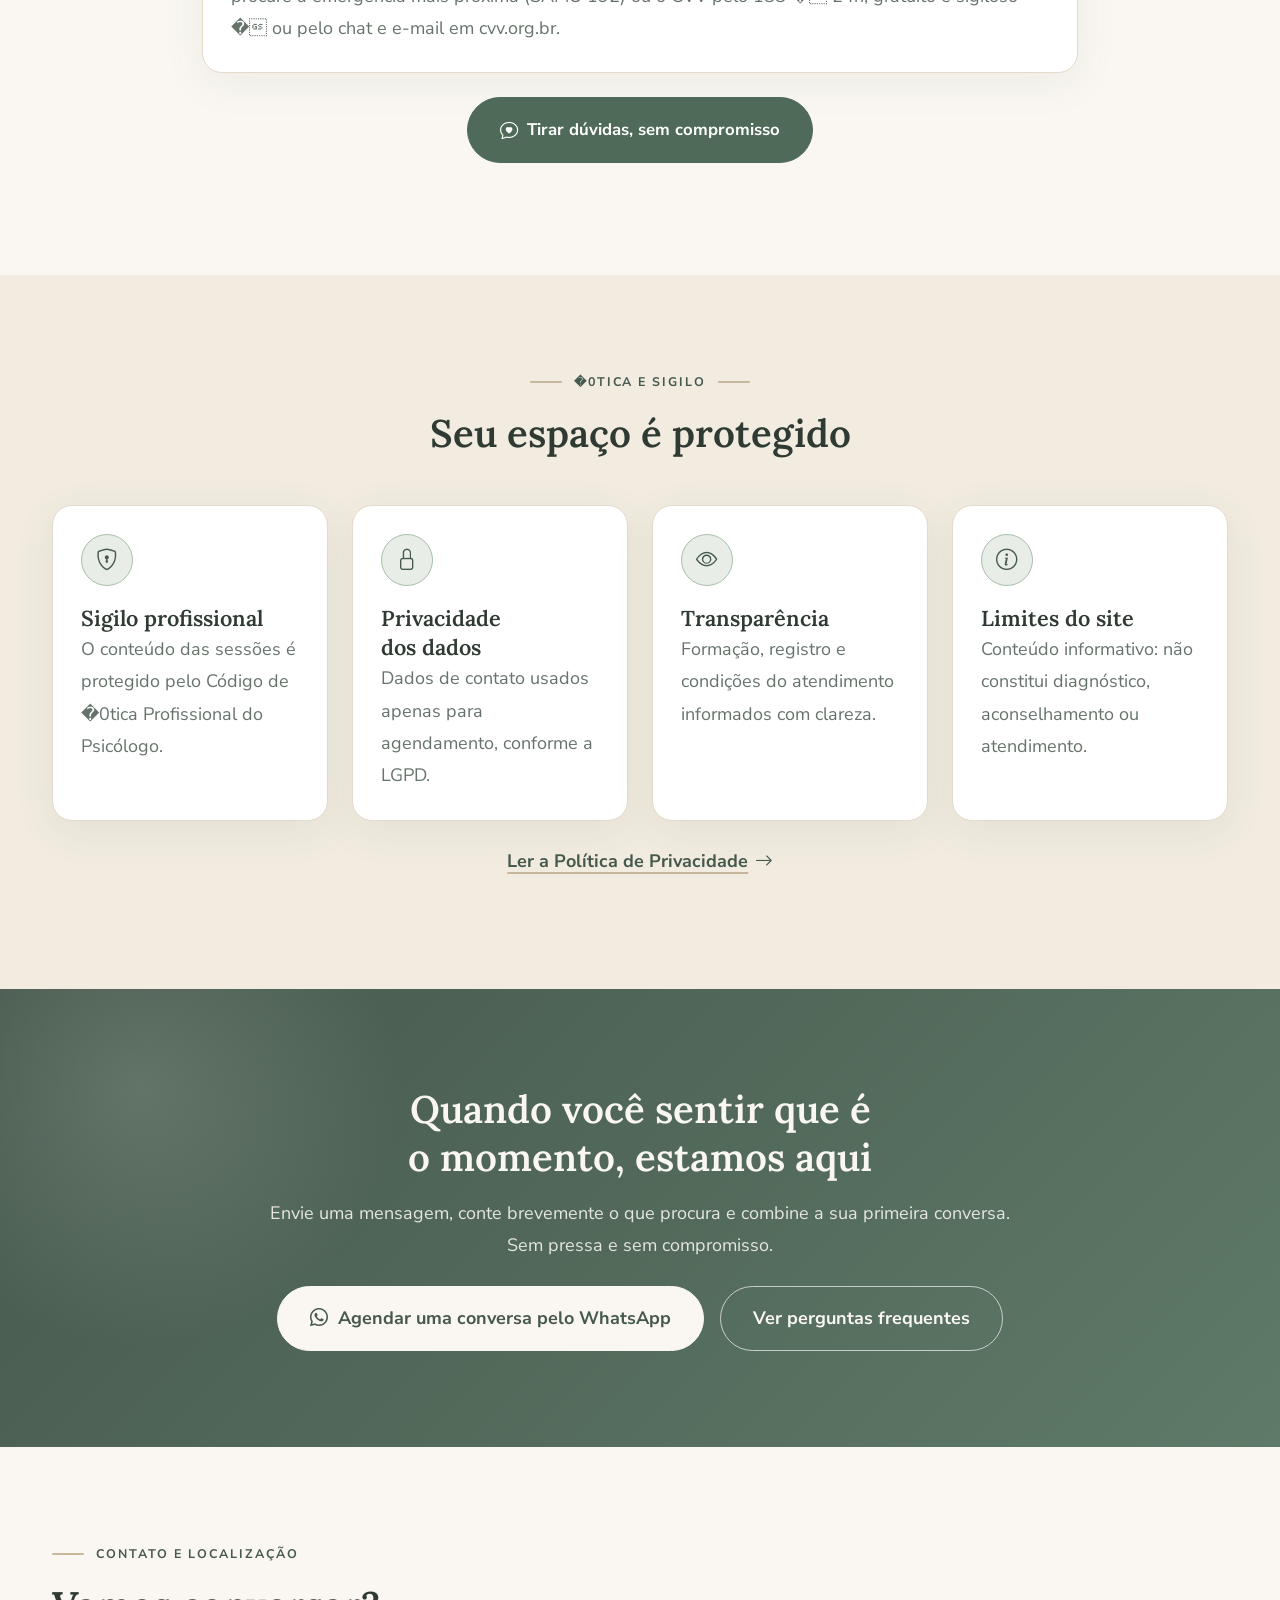
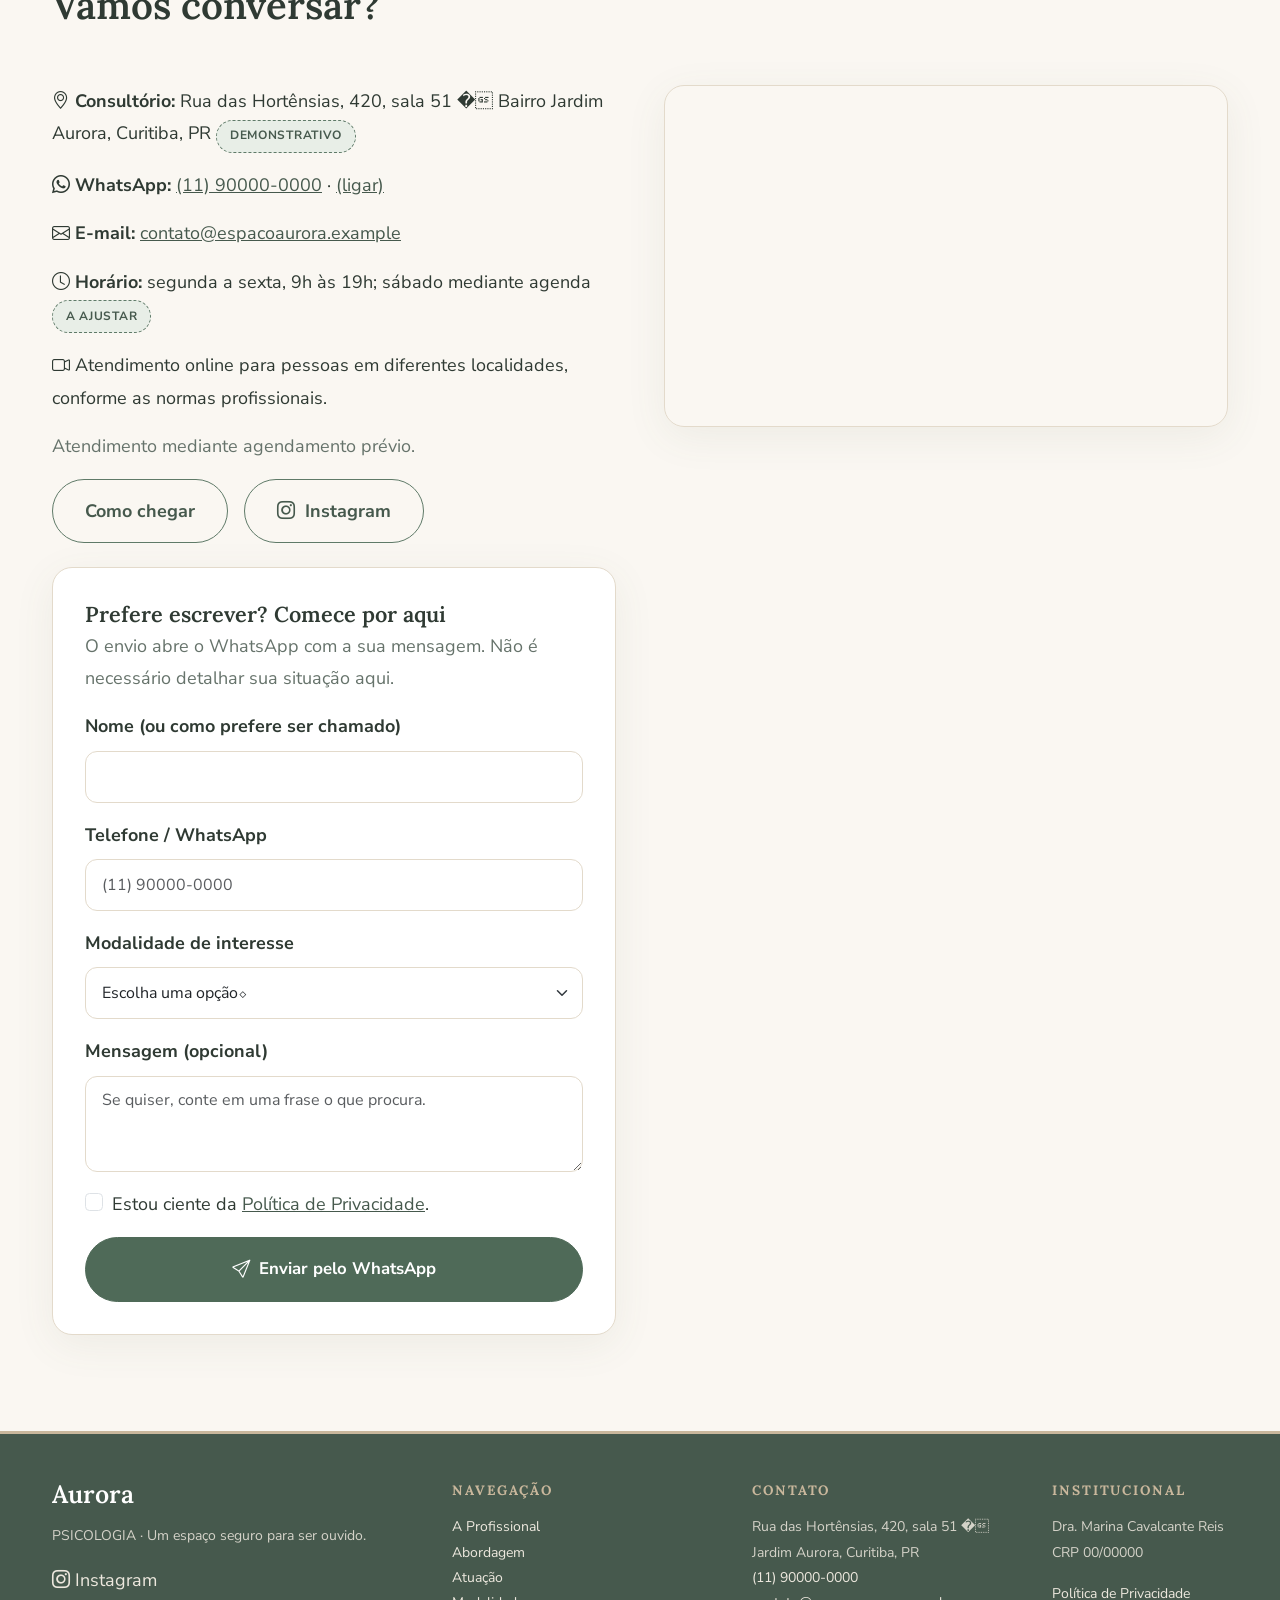
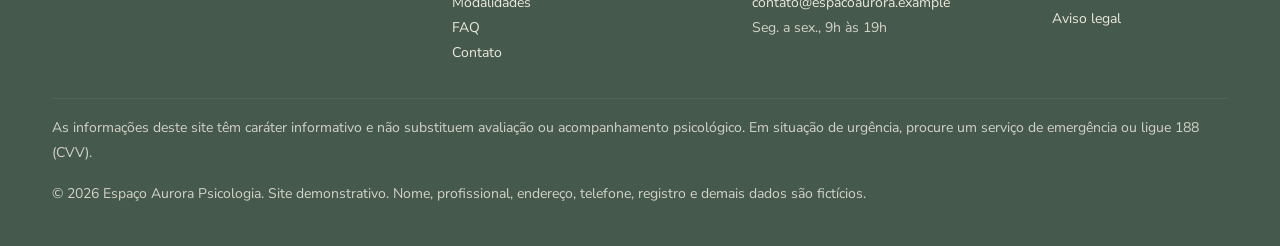
==== commit af2758b7: "corrigindo favicon" ====
--- a/index.html
+++ b/index.html
@@ -1,4 +1,4 @@
-�<!DOCTYPE html>
+<!DOCTYPE html>
 <html lang="pt-BR">
 <head>
   <meta charset="UTF-8">
@@ -13,7 +13,9 @@
   <meta property="og:locale" content="pt_BR">
   <meta name="twitter:card" content="summary_large_image">
   <meta name="theme-color" content="#5F7A68">
-  <link rel="icon" type="image/svg+xml" href="favicon/favicon.svg">
+  <link rel="icon" href="favicon/favicon.ico?v=2" sizes="any">
+  <link rel="icon" type="image/svg+xml" href="favicon/favicon.svg?v=2">
+  <link rel="apple-touch-icon" href="favicon/favicon-180.png?v=2">
   <link rel="preconnect" href="https://fonts.googleapis.com">
   <link rel="preconnect" href="https://fonts.gstatic.com" crossorigin>
   <link rel="preconnect" href="https://cdn.jsdelivr.net" crossorigin>
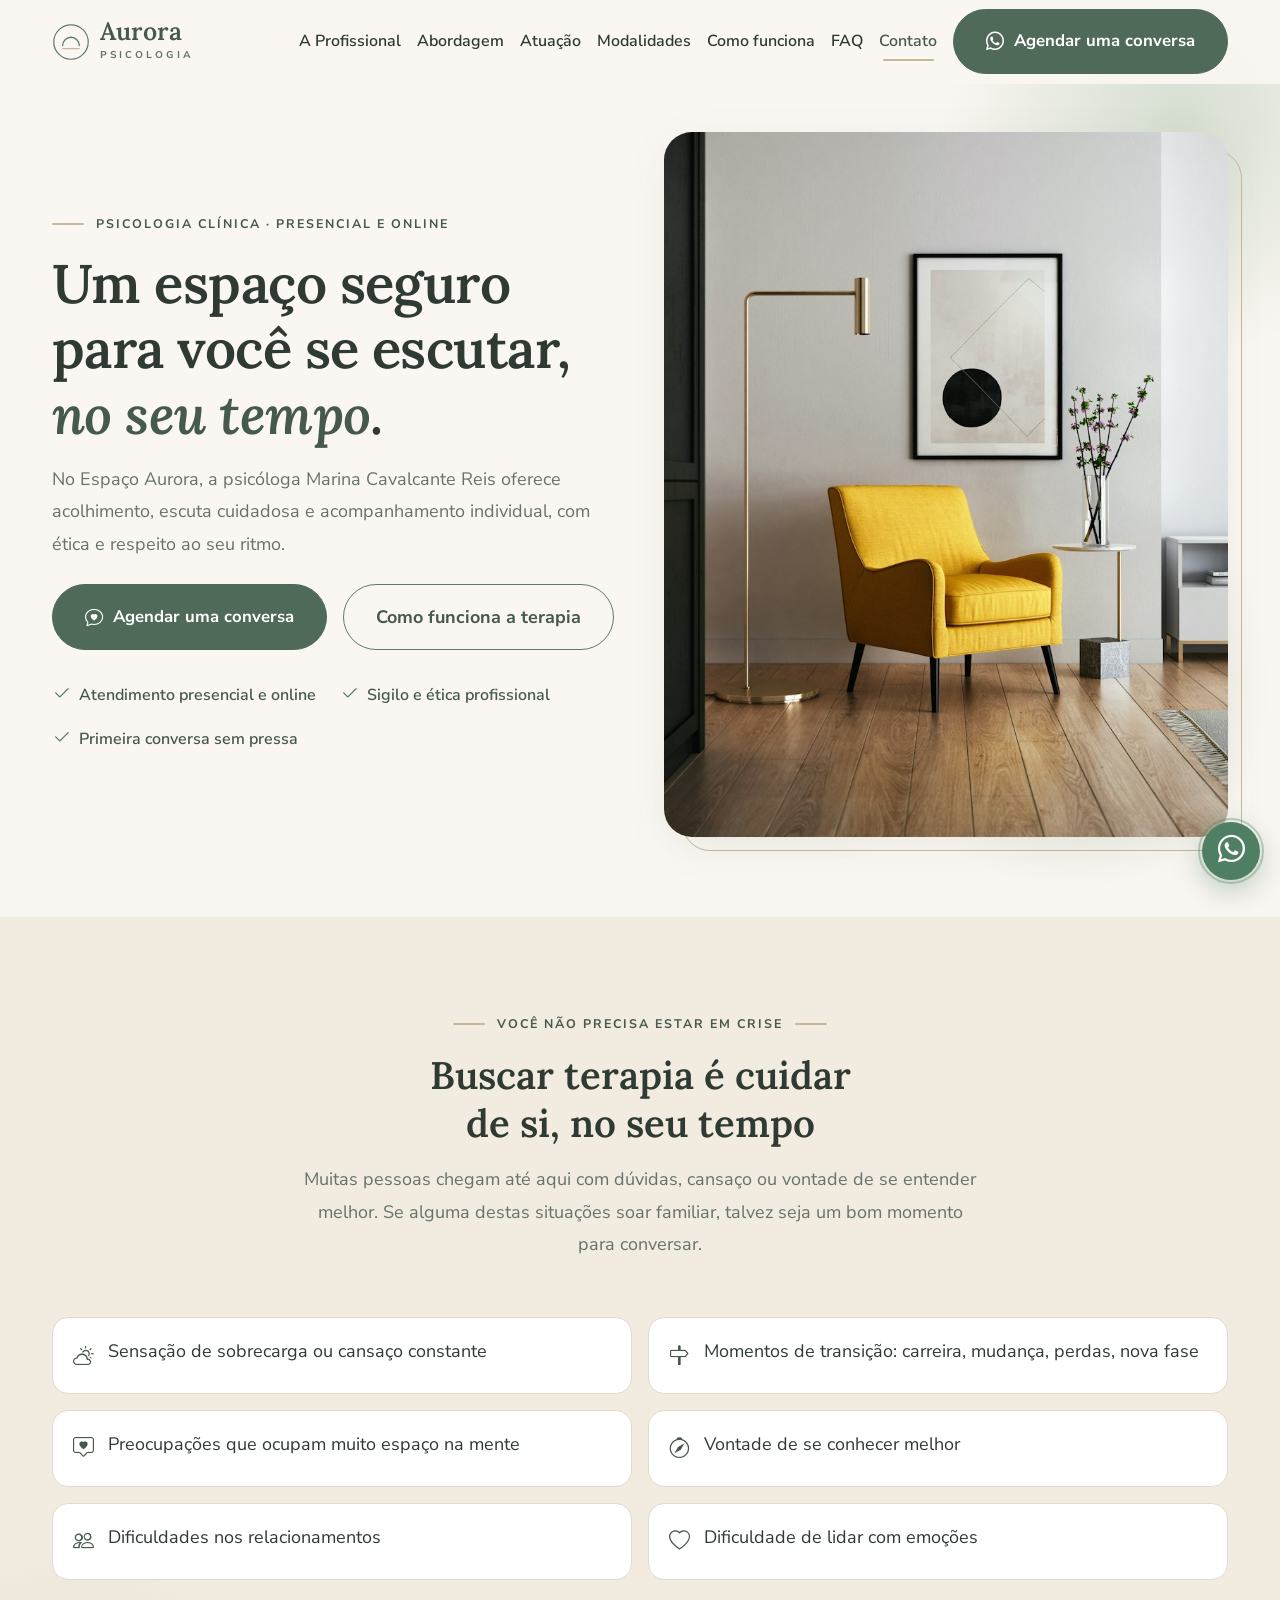
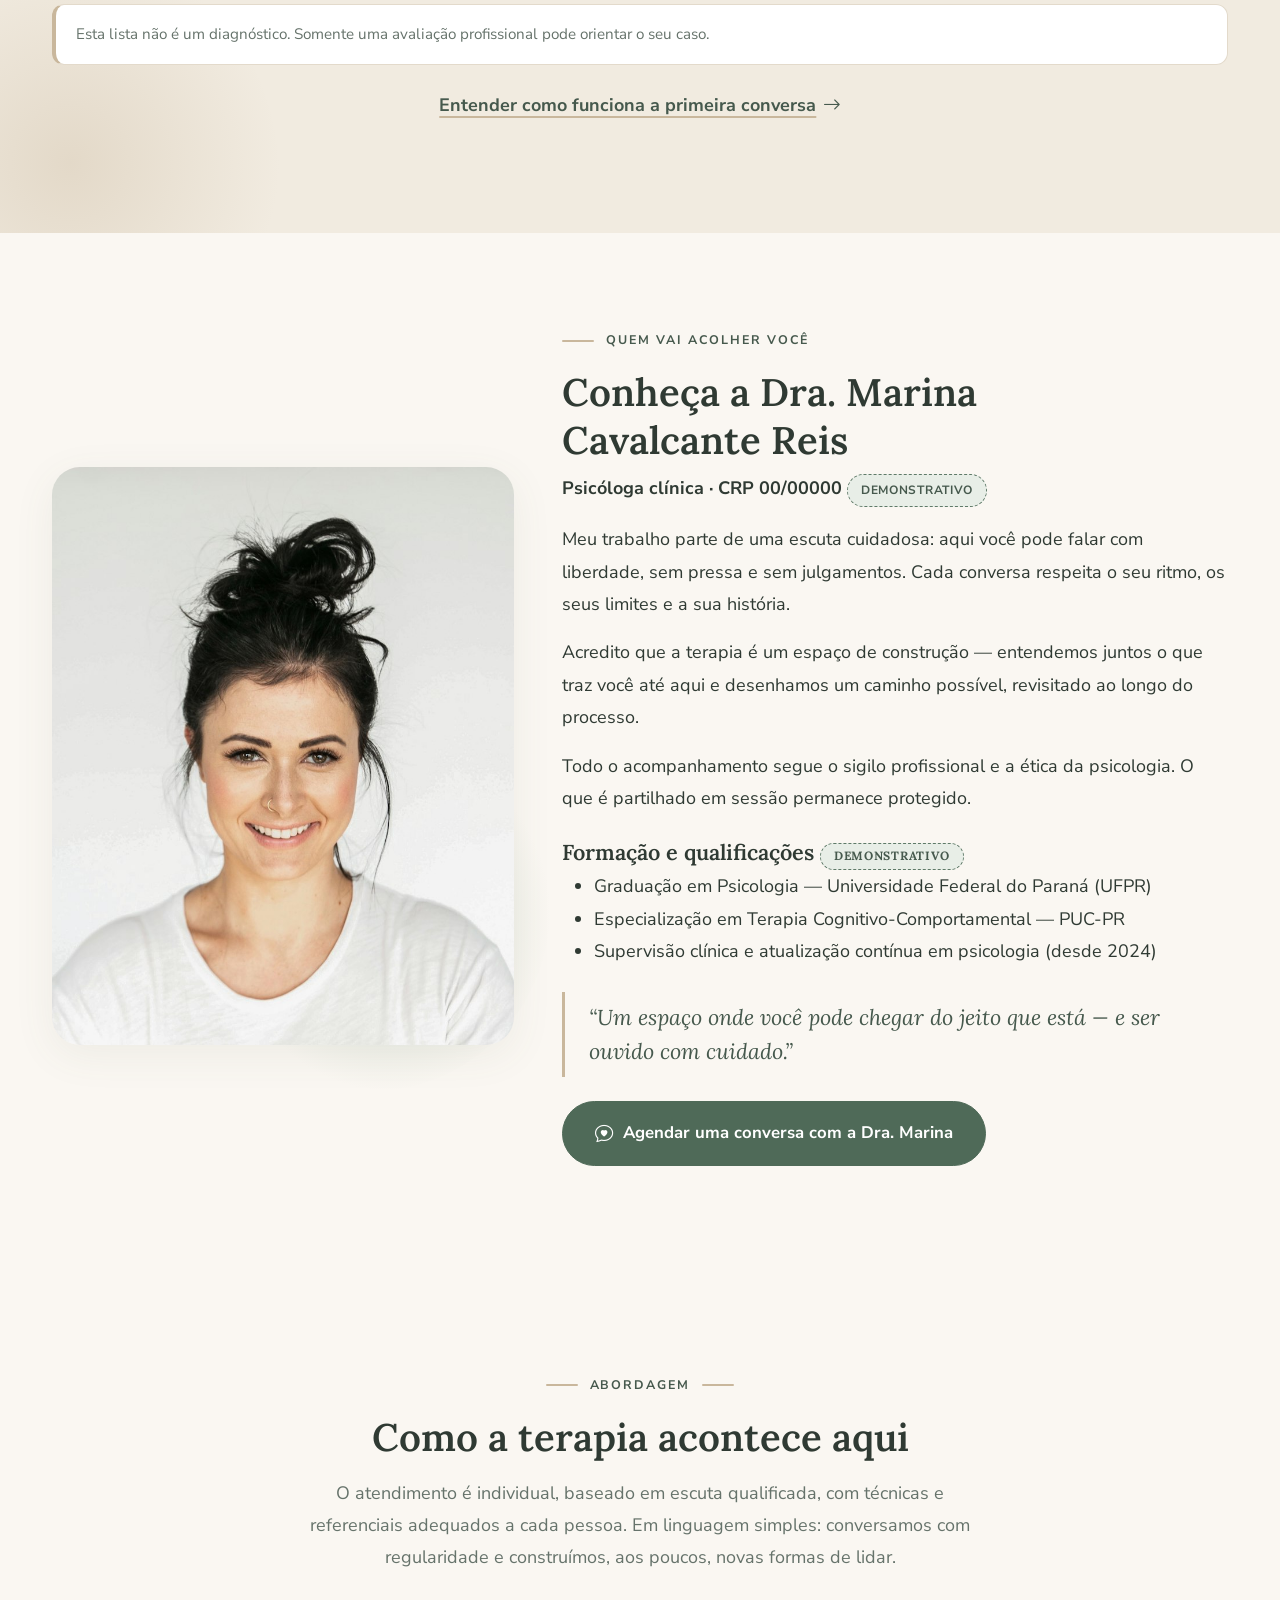
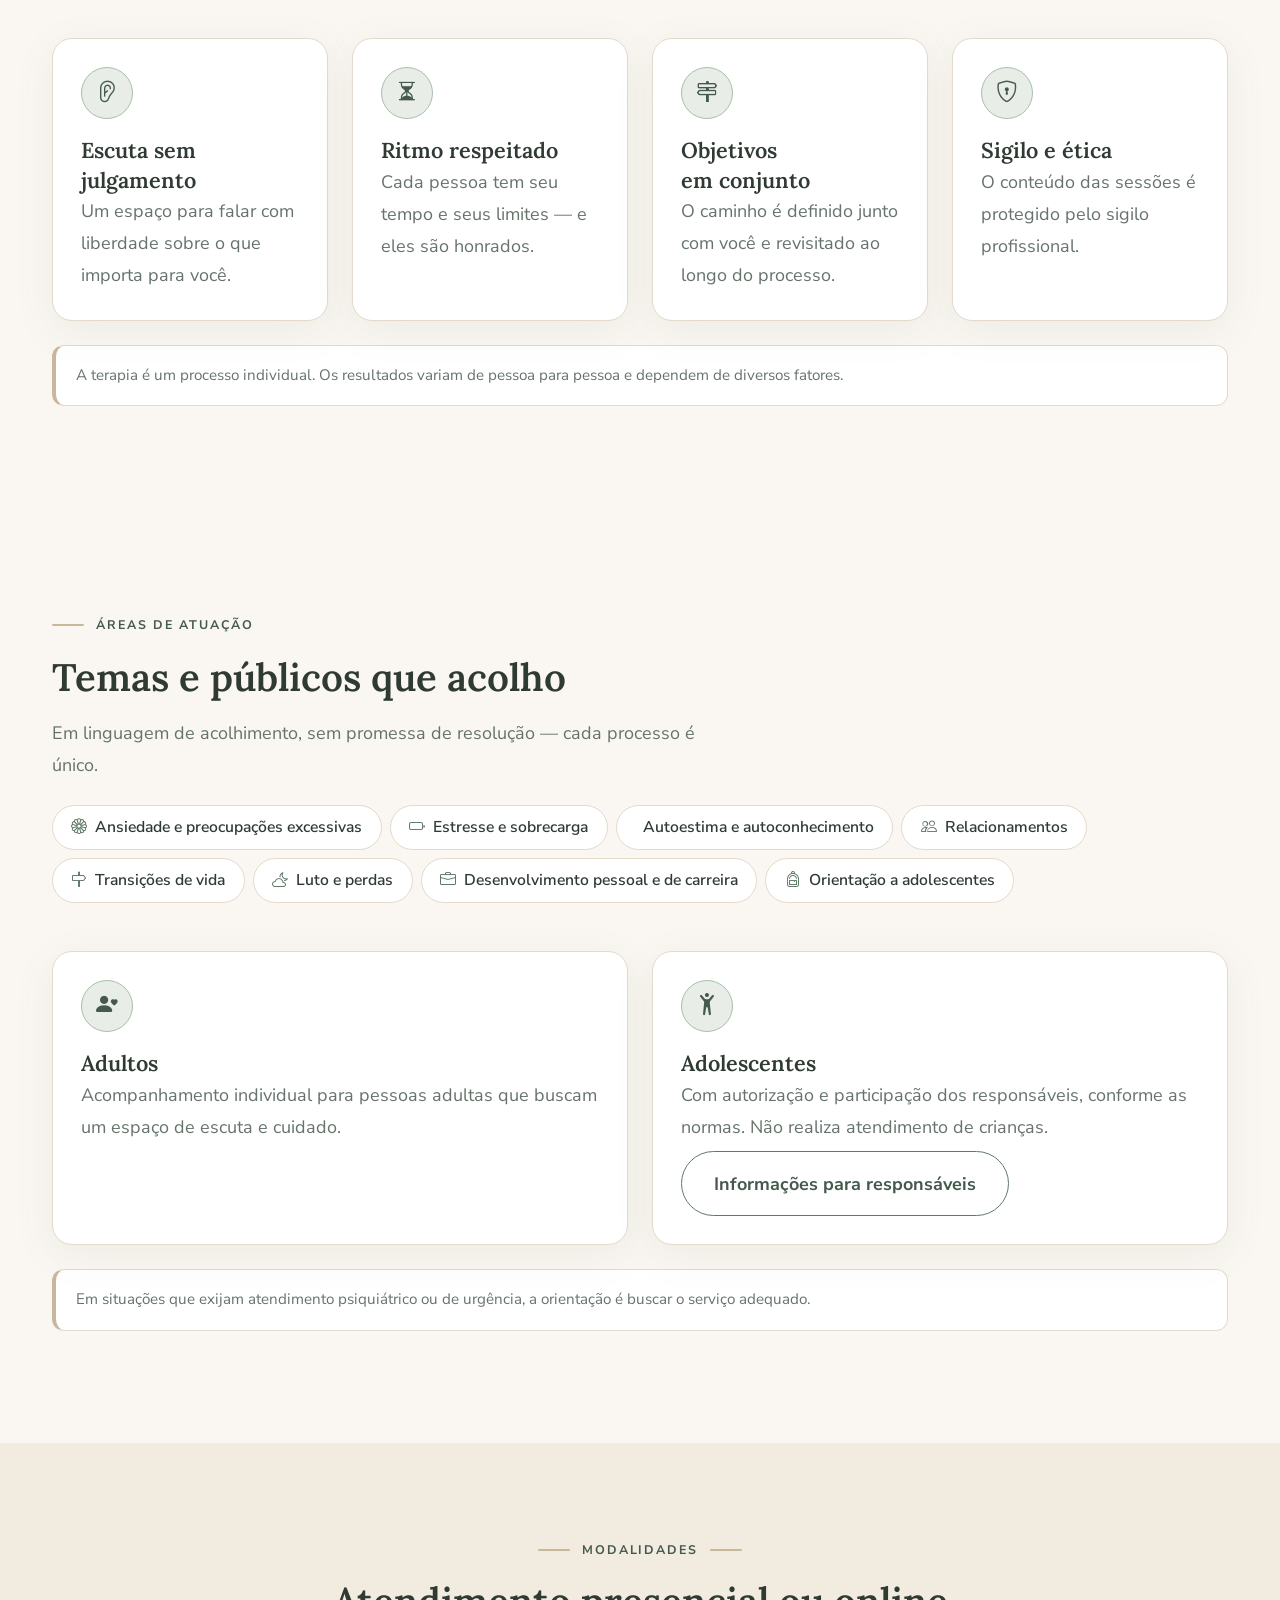
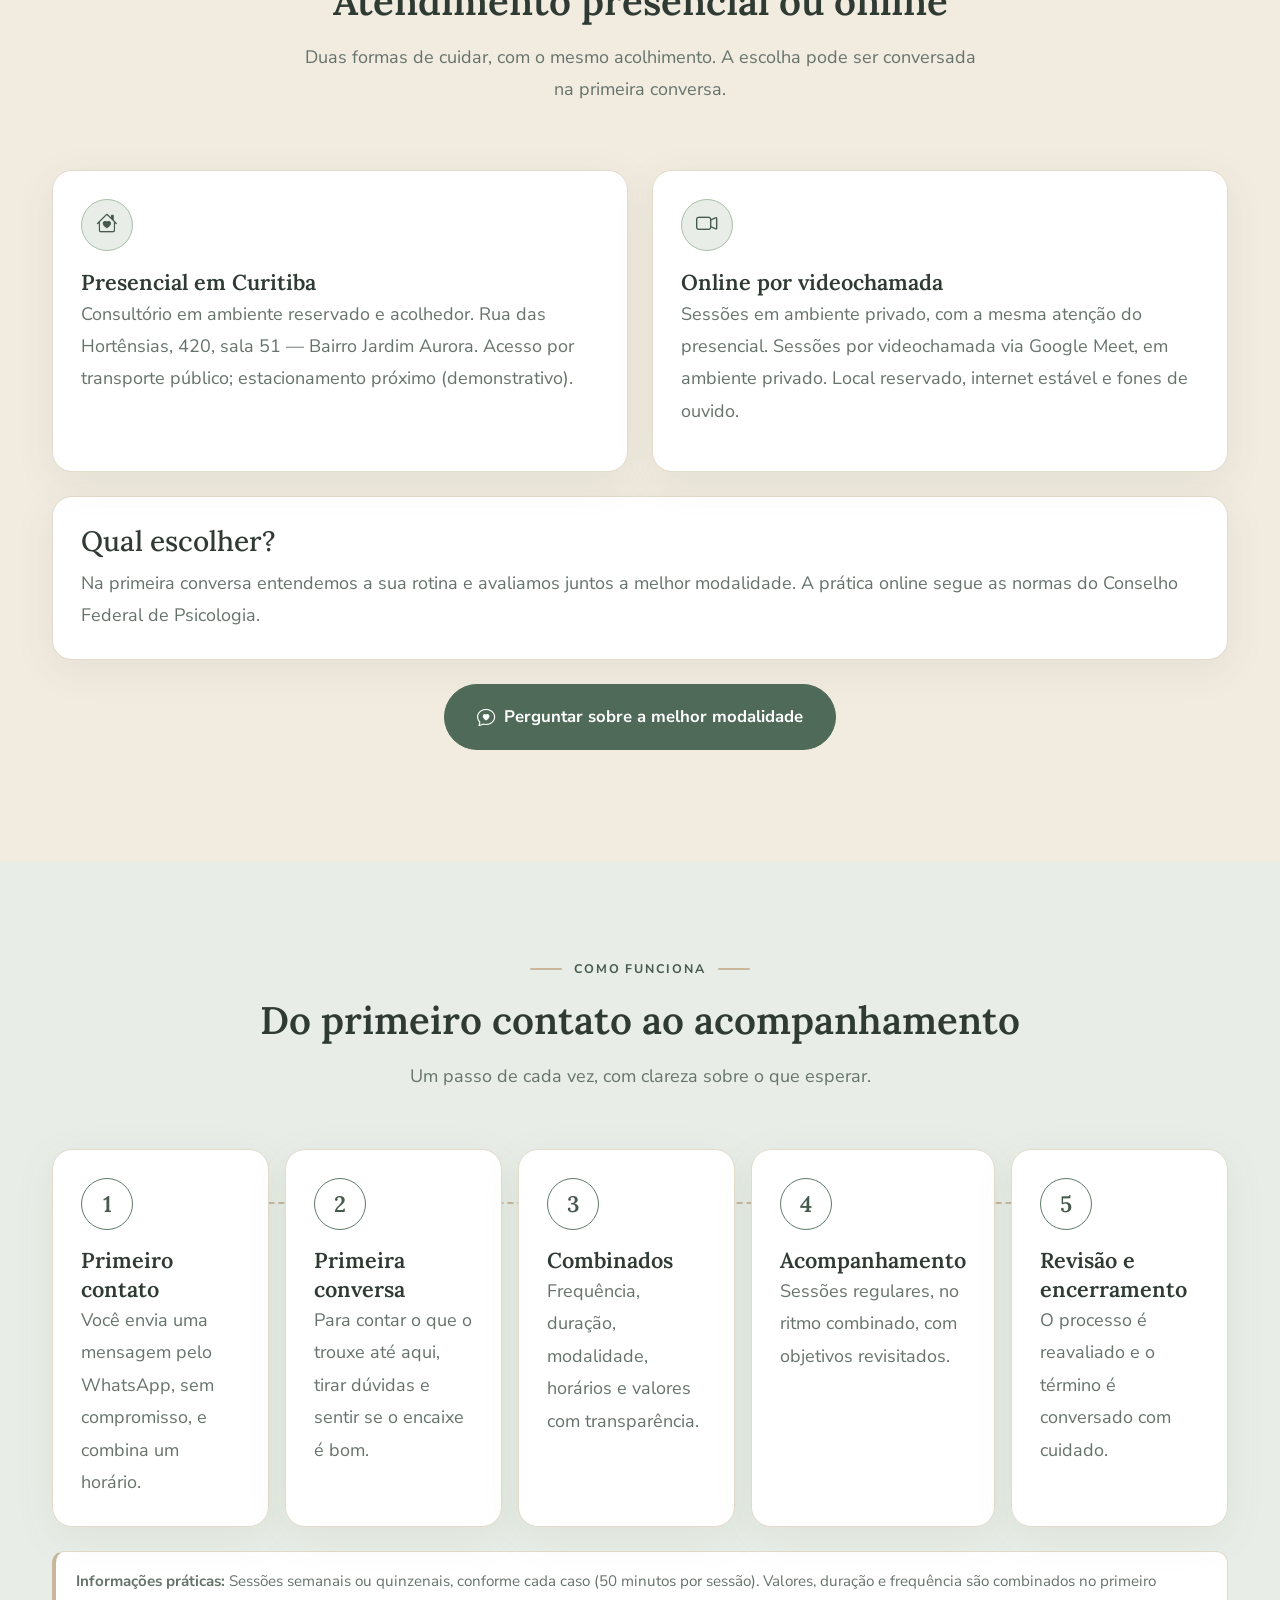
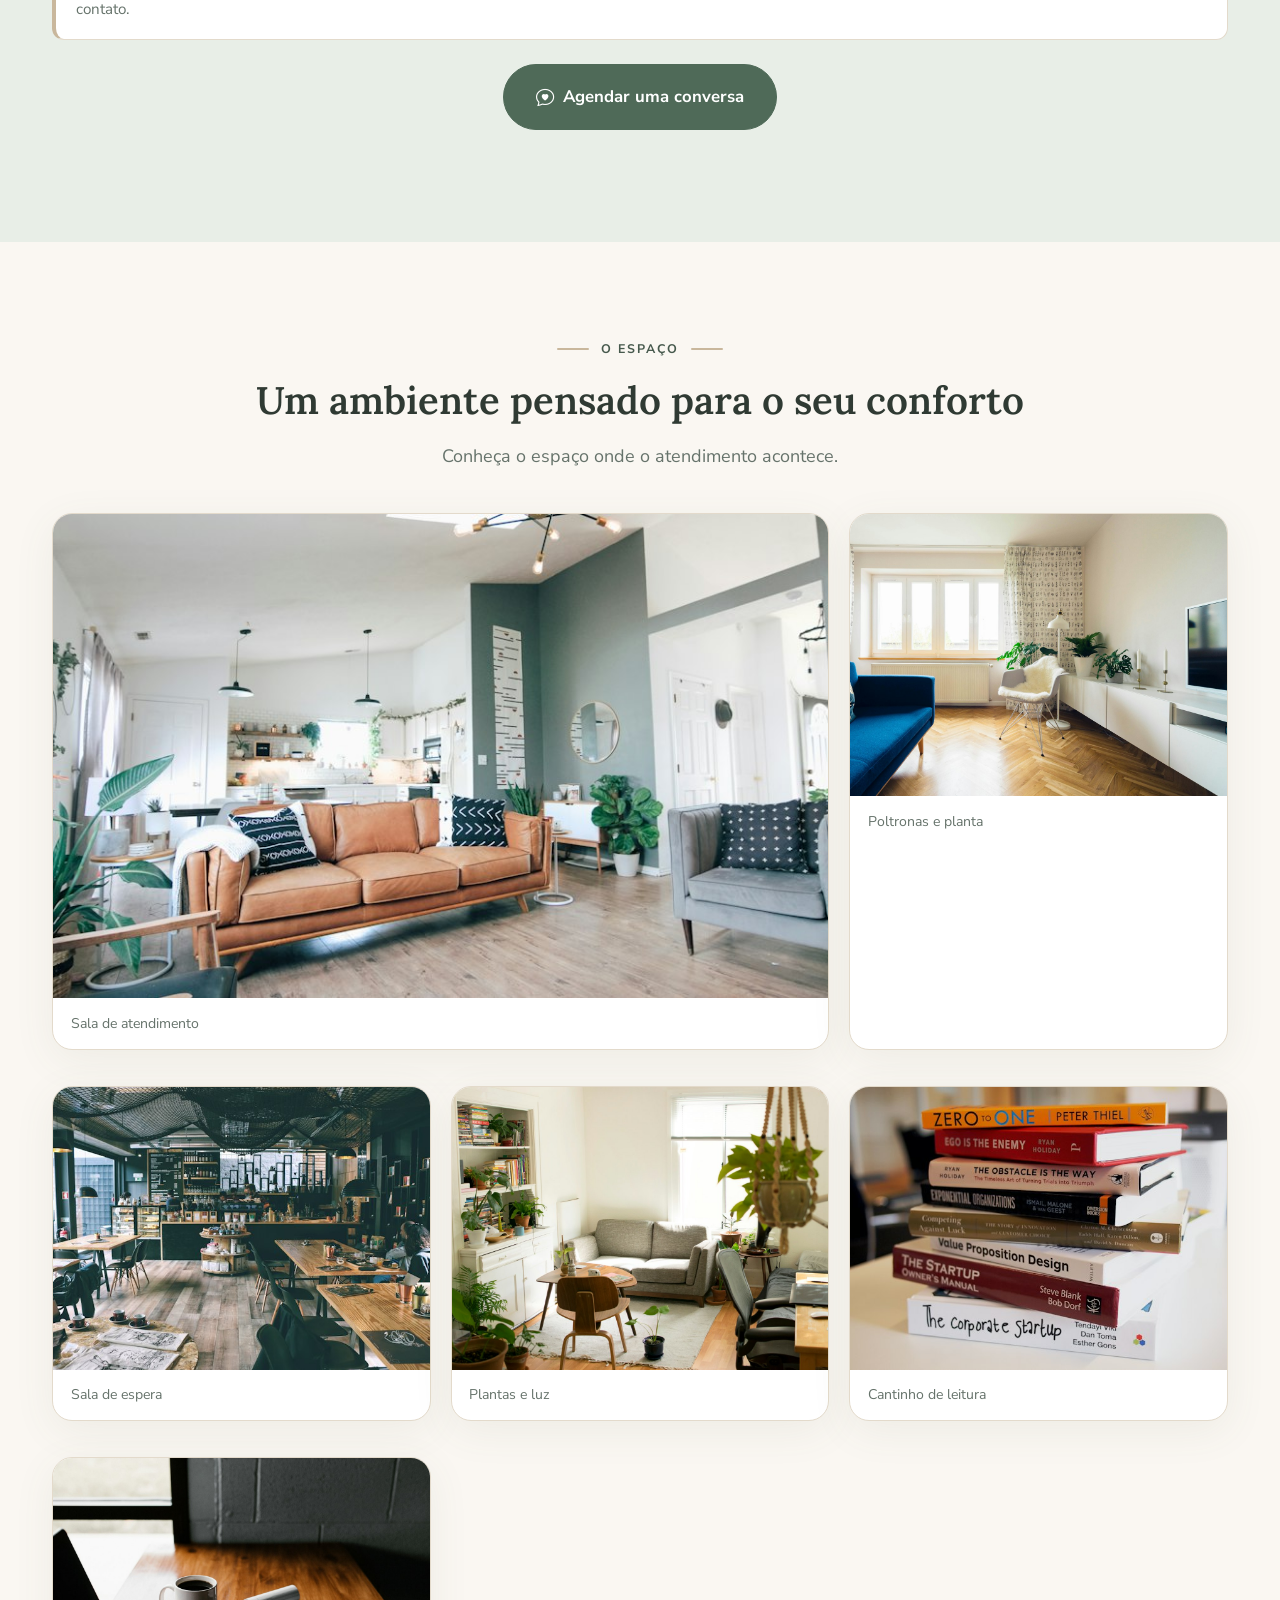
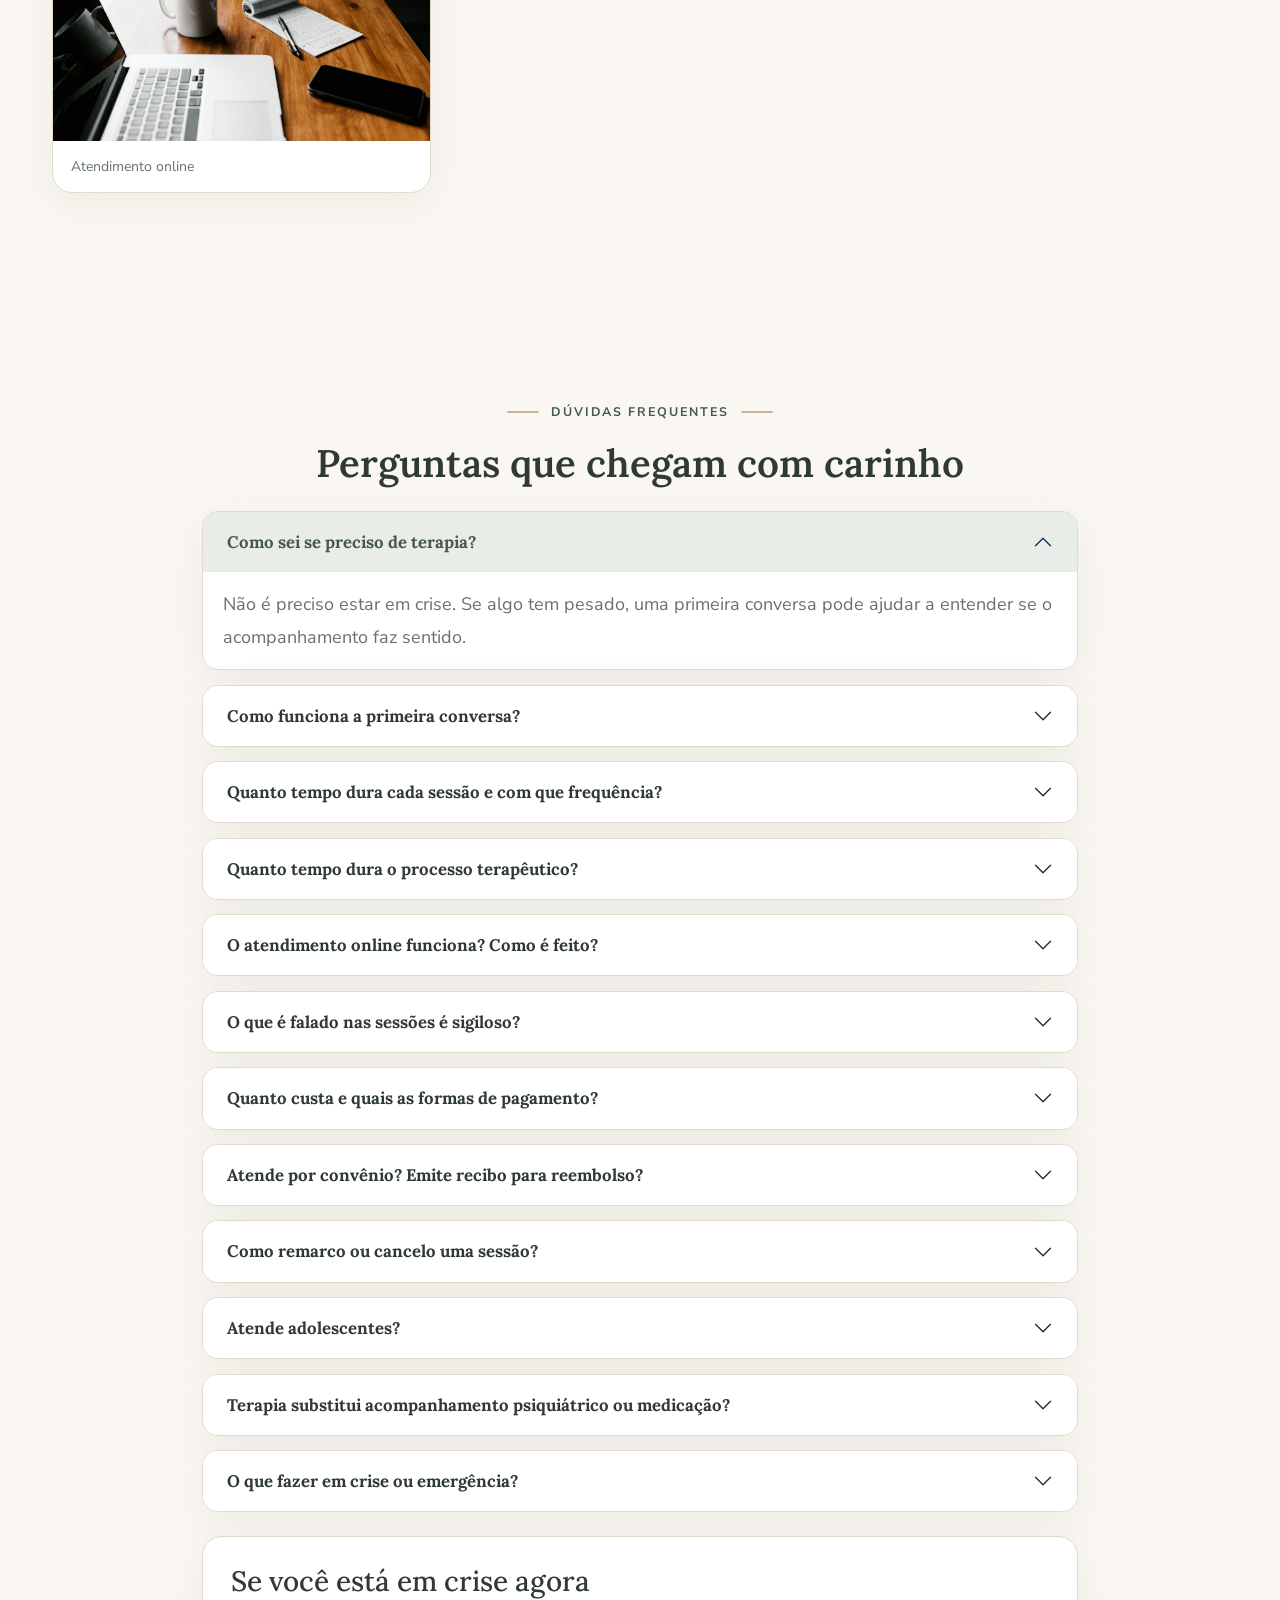
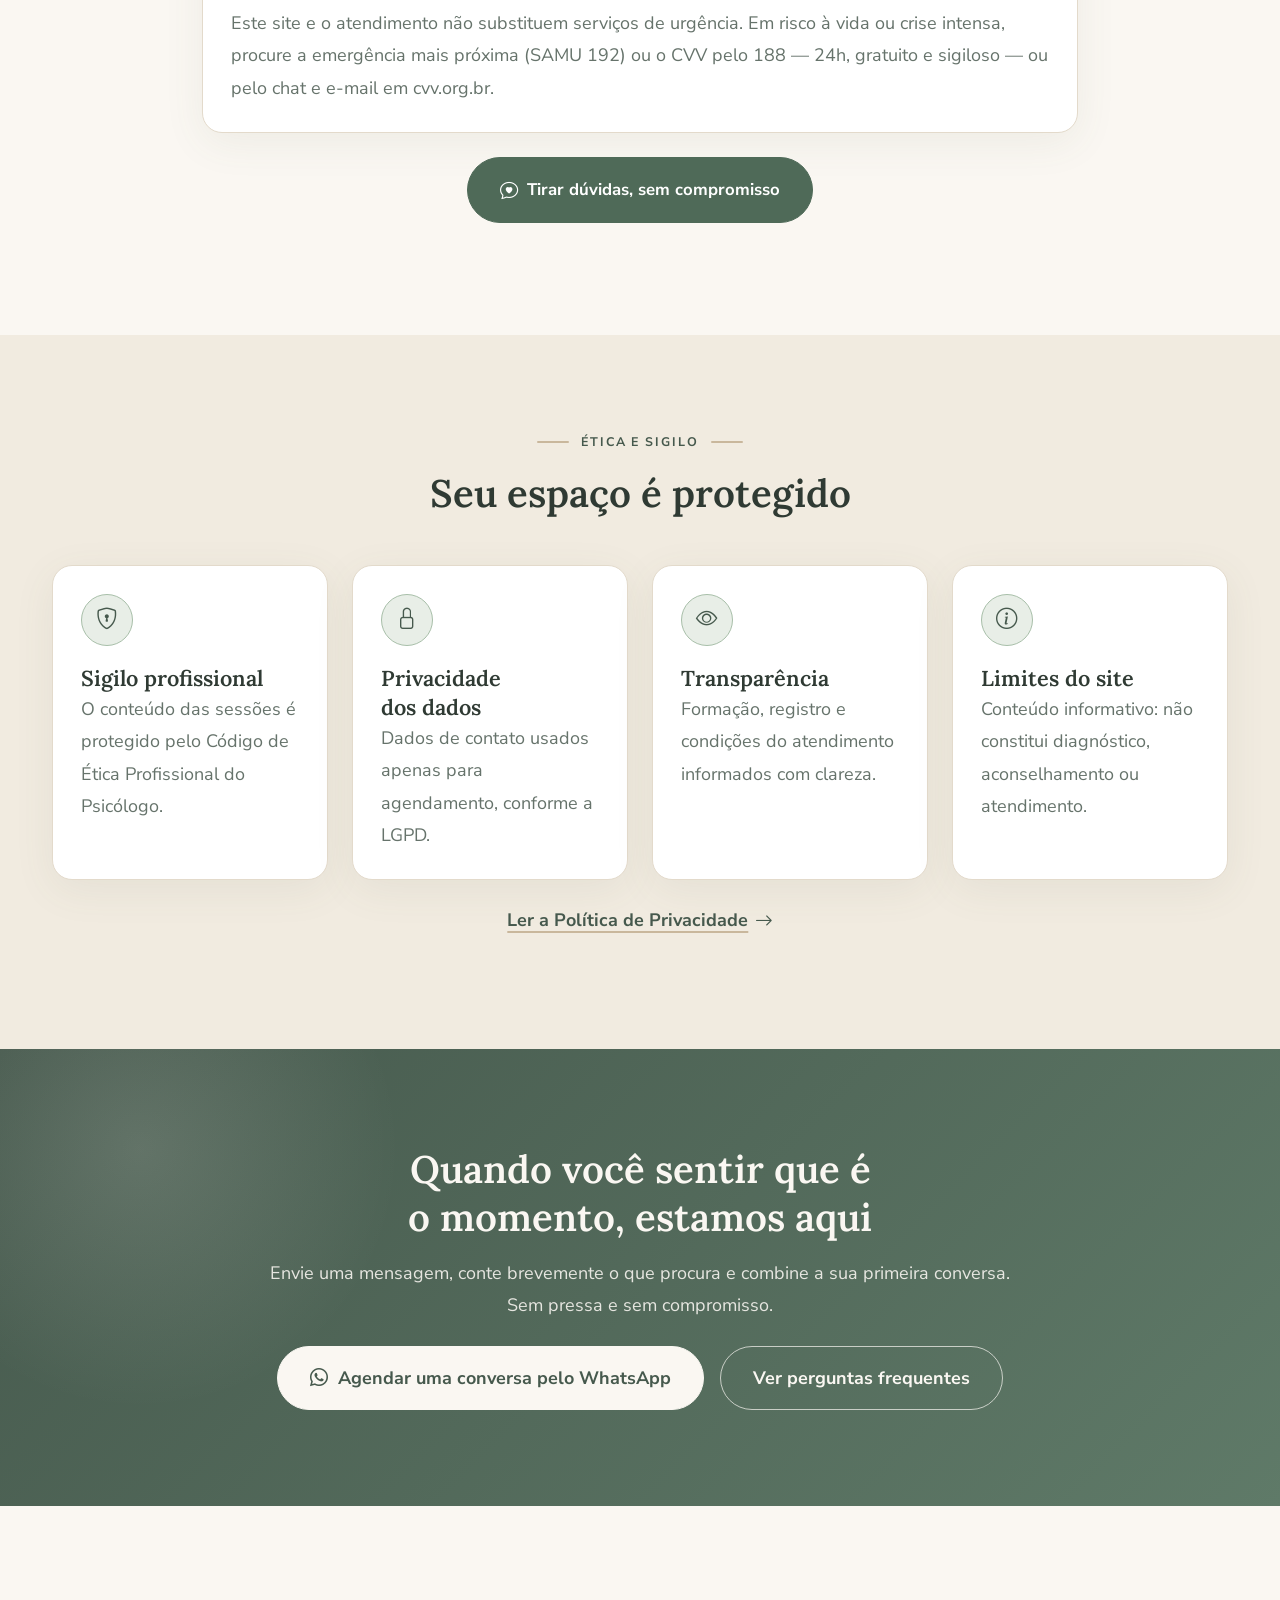
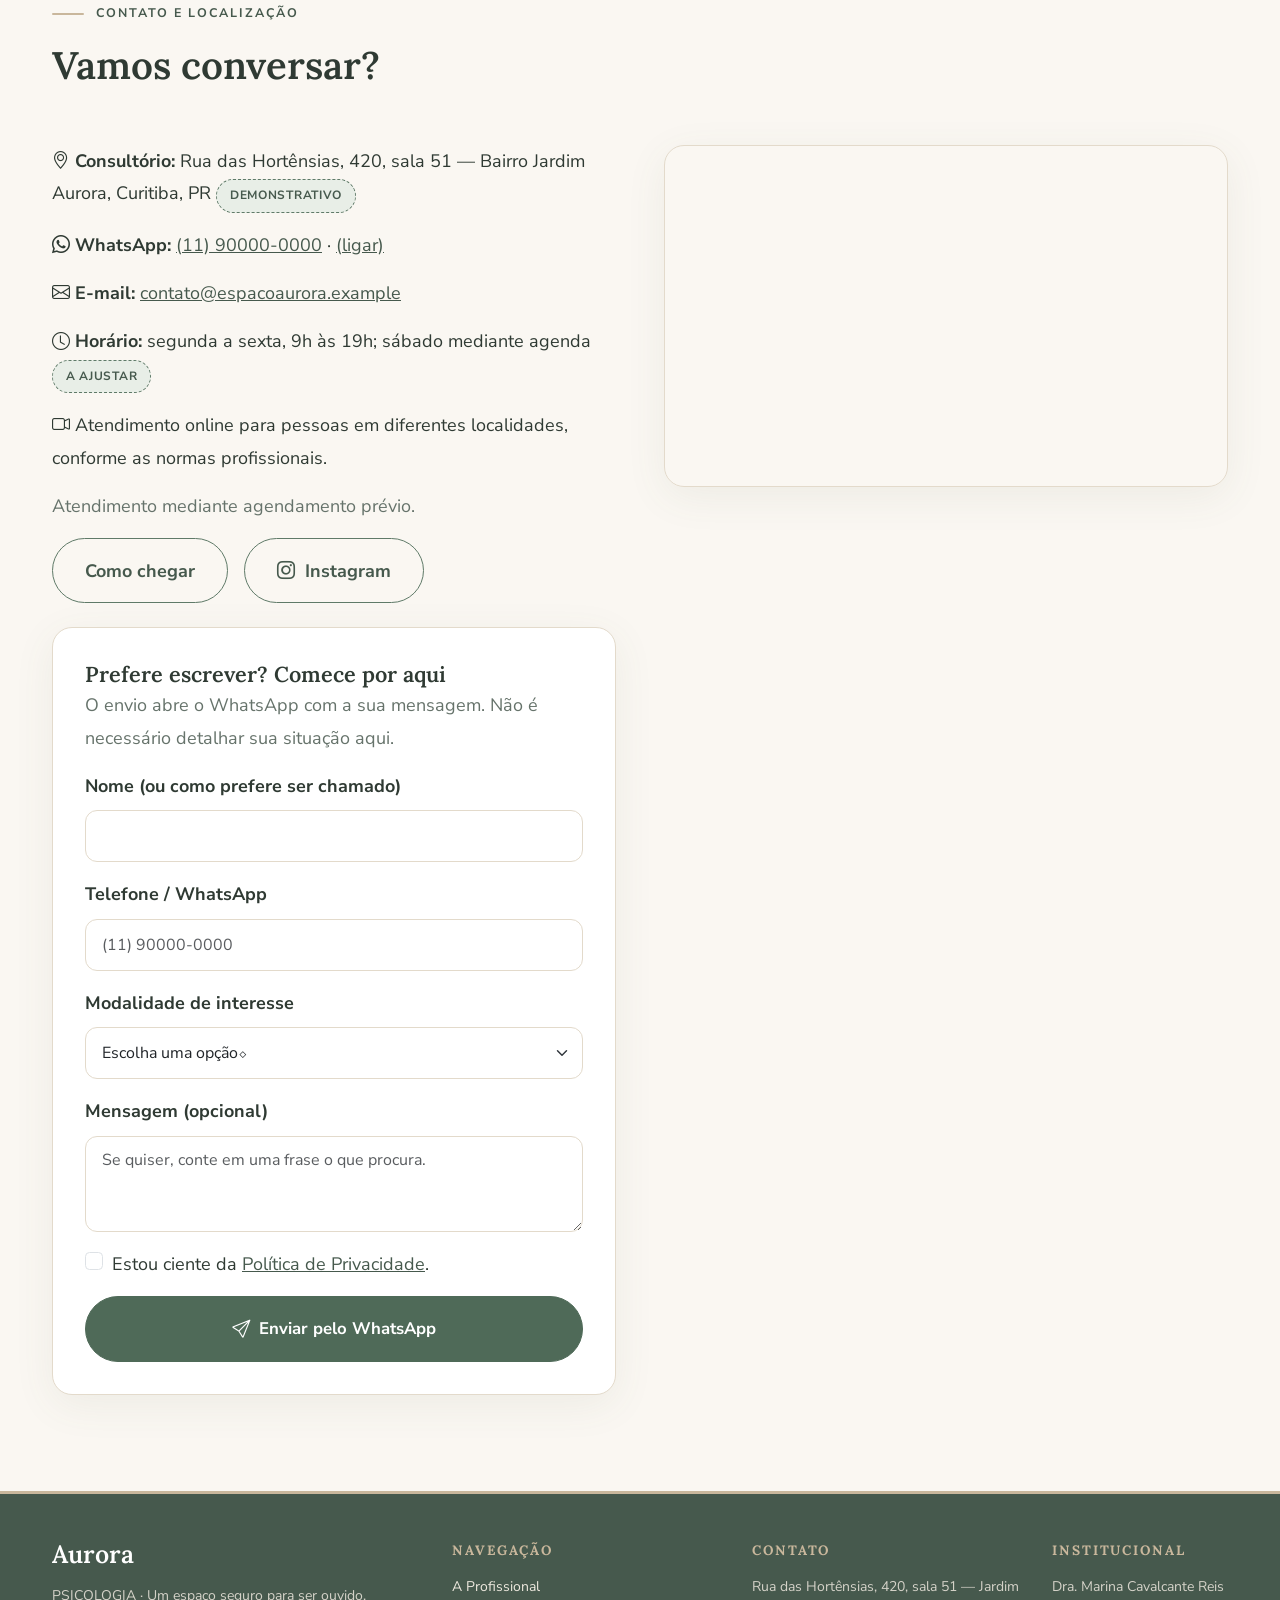
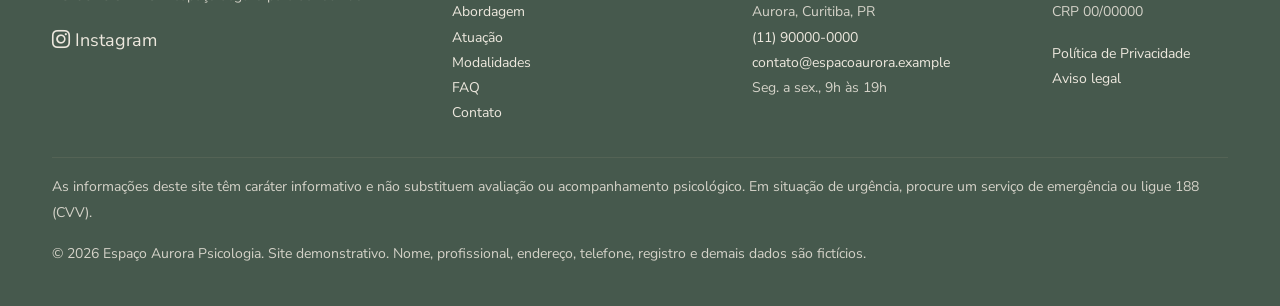
==== commit 2b9c50ca: "substituindo mensagens de ia por textos informativos" ====
--- a/index.html
+++ b/index.html
@@ -30,8 +30,7 @@
 <header class="site-header" id="siteHeader">
   <div class="container container-narrow">
     <nav class="navbar navbar-expand-lg p-0" aria-label="Navegação principal">
-      <a class="brand-logo" href="#inicio" aria-label="Espaço Aurora Psicologia �- início">
+      <a class="brand-logo" href="#inicio" aria-label="Espaço Aurora Psicologia — início">
         <svg width="38" height="38" viewBox="0 0 64 64" aria-hidden="true"><circle cx="32" cy="32" r="29" fill="none" stroke="#5F7A68" stroke-width="2"/><path d="M18 38 A14 14 0 0 1 46 38" fill="none" stroke="#5F7A68" stroke-width="2.2" stroke-linecap="round"/><line x1="18" y1="43" x2="46" y2="43" stroke="#C9B79C" stroke-width="2" stroke-linecap="round"/></svg>
         <span><span class="brand-name">Aurora</span><span class="brand-sub">PSICOLOGIA</span></span>
       </a>
@@ -115,18 +114,16 @@
         <p class="mt-2 reveal"><strong>Psicóloga clínica · CRP 00/00000</strong> <span class="badge-demo">Demonstrativo</span></p>
         <div class="prose">
           <p class="reveal">Meu trabalho parte de uma escuta cuidadosa: aqui você pode falar com liberdade, sem pressa e sem julgamentos. Cada conversa respeita o seu ritmo, os seus limites e a sua história.</p>
-          <p class="reveal">Acredito que a terapia é um espaço de construção �- entendemos juntos o que traz você até aqui e desenhamos um caminho possível, revisitado ao longo do processo.</p>
+          <p class="reveal">Acredito que a terapia é um espaço de construção — entendemos juntos o que traz você até aqui e desenhamos um caminho possível, revisitado ao longo do processo.</p>
           <p class="reveal">Todo o acompanhamento segue o sigilo profissional e a ética da psicologia. O que é partilhado em sessão permanece protegido.</p>
         </div>
         <h3 class="card-title mt-4 reveal">Formação e qualificações <span class="badge-demo">Demonstrativo</span></h3>
         <ul class="reveal">
-          <li>Graduação em Psicologia (instituição a informar)</li>
-          <li>Especialização / formação em abordagem terapêutica (a informar)</li>
-          <li>Supervisão e atualização contínua (a informar)</li>
+          <li>Graduação em Psicologia — Universidade Federal do Paraná (UFPR)</li>
+          <li>Especialização em Terapia Cognitivo-Comportamental — PUC-PR</li>
+          <li>Supervisão clínica e atualização contínua em psicologia (desde 2024)</li>
         </ul>
-        <blockquote class="quote-feature mt-4 reveal"><p class="mb-0">�SUm espaço onde você pode chegar do jeito que está �- e ser ouvido com cuidado.⬝</p></blockquote>
+        <blockquote class="quote-feature mt-4 reveal"><p class="mb-0">“Um espaço onde você pode chegar do jeito que está — e ser ouvido com cuidado.”</p></blockquote>
         <p class="mt-4 reveal"><a class="btn-brand" data-whatsapp-message="Olá! Gostaria de conversar com a Dra. Marina sobre iniciar a terapia." href="https://wa.me/5511900000000"><i class="bi bi-chat-heart" aria-hidden="true"></i>Agendar uma conversa com a Dra. Marina</a></p>
       </div>
     </div>
@@ -144,8 +141,7 @@
     </div>
     <div class="row g-4 mt-4">
       <div class="col-md-6 col-lg-3 reveal"><article class="card-soft"><div class="card-icon"><i class="bi bi-ear" aria-hidden="true"></i></div><h3 class="card-title">Escuta sem julgamento</h3><p class="text-muted-soft mb-0">Um espaço para falar com liberdade sobre o que importa para você.</p></article></div>
-      <div class="col-md-6 col-lg-3 reveal"><article class="card-soft"><div class="card-icon"><i class="bi bi-hourglass-split" aria-hidden="true"></i></div><h3 class="card-title">Ritmo respeitado</h3><p class="text-muted-soft mb-0">Cada pessoa tem seu tempo e seus limites �- e eles são honrados.</p></article></div>
+      <div class="col-md-6 col-lg-3 reveal"><article class="card-soft"><div class="card-icon"><i class="bi bi-hourglass-split" aria-hidden="true"></i></div><h3 class="card-title">Ritmo respeitado</h3><p class="text-muted-soft mb-0">Cada pessoa tem seu tempo e seus limites — e eles são honrados.</p></article></div>
       <div class="col-md-6 col-lg-3 reveal"><article class="card-soft"><div class="card-icon"><i class="bi bi-signpost-2" aria-hidden="true"></i></div><h3 class="card-title">Objetivos em conjunto</h3><p class="text-muted-soft mb-0">O caminho é definido junto com você e revisitado ao longo do processo.</p></article></div>
       <div class="col-md-6 col-lg-3 reveal"><article class="card-soft"><div class="card-icon"><i class="bi bi-shield-lock" aria-hidden="true"></i></div><h3 class="card-title">Sigilo e ética</h3><p class="text-muted-soft mb-0">O conteúdo das sessões é protegido pelo sigilo profissional.</p></article></div>
     </div>
@@ -157,8 +153,7 @@
     <p class="section-eyebrow reveal">Áreas de atuação</p>
     <h2 class="section-title reveal" id="areasTitle">Temas e públicos que acolho</h2>
     <!-- Ao adaptar para um profissional real, listar apenas áreas e públicos efetivamente atendidos. -->
-    <p class="section-sub mt-3 reveal">Em linguagem de acolhimento, sem promessa de resolução �- cada processo é único.</p>
+    <p class="section-sub mt-3 reveal">Em linguagem de acolhimento, sem promessa de resolução — cada processo é único.</p>
     <div class="d-flex flex-wrap gap-2 mt-4 reveal">
       <span class="chip"><i class="bi bi-flower1" aria-hidden="true"></i>Ansiedade e preocupações excessivas</span>
       <span class="chip"><i class="bi bi-battery" aria-hidden="true"></i>Estresse e sobrecarga</span>
@@ -187,9 +182,8 @@
       </div>
     </div>
     <div class="row g-4 mt-4">
-      <div class="col-md-6 reveal"><article class="card-soft"><div class="card-icon"><i class="bi bi-house-heart" aria-hidden="true"></i></div><h3 class="card-title">Presencial em Curitiba</h3><p class="text-muted-soft">Consultório em ambiente reservado e acolhedor. Rua das Hortênsias, 420, sala 51 �- Bairro Jardim Aurora. Acesso por transporte público; estacionamento próximo (demonstrativo).</p></article></div>
-      <div class="col-md-6 reveal"><article class="card-soft"><div class="card-icon"><i class="bi bi-camera-video" aria-hidden="true"></i></div><h3 class="card-title">Online por videochamada</h3><p class="text-muted-soft">Sessões em ambiente privado, com a mesma atenção do presencial. Plataforma a informar. Local reservado, internet estável e fones de ouvido.</p></article></div>
+      <div class="col-md-6 reveal"><article class="card-soft"><div class="card-icon"><i class="bi bi-house-heart" aria-hidden="true"></i></div><h3 class="card-title">Presencial em Curitiba</h3><p class="text-muted-soft">Consultório em ambiente reservado e acolhedor. Rua das Hortênsias, 420, sala 51 — Bairro Jardim Aurora. Acesso por transporte público; estacionamento próximo (demonstrativo).</p></article></div>
+      <div class="col-md-6 reveal"><article class="card-soft"><div class="card-icon"><i class="bi bi-camera-video" aria-hidden="true"></i></div><h3 class="card-title">Online por videochamada</h3><p class="text-muted-soft">Sessões em ambiente privado, com a mesma atenção do presencial. Sessões por videochamada via Google Meet, em ambiente privado. Local reservado, internet estável e fones de ouvido.</p></article></div>
     </div>
     <div class="note-safety mt-4 reveal"><h3 class="serif">Qual escolher?</h3><p class="text-muted-soft mb-0">Na primeira conversa entendemos a sua rotina e avaliamos juntos a melhor modalidade. A prática online segue as normas do Conselho Federal de Psicologia.</p></div>
     <p class="text-center mt-4 reveal"><a class="btn-brand" data-whatsapp-message="Olá! Gostaria de saber mais sobre o atendimento presencial e online." href="https://wa.me/5511900000000"><i class="bi bi-chat-heart" aria-hidden="true"></i>Perguntar sobre a melhor modalidade</a></p>
@@ -211,7 +205,7 @@
       <div class="timeline-step reveal"><span class="timeline-num">4</span><h3 class="card-title">Acompanhamento</h3><p class="text-muted-soft mb-0">Sessões regulares, no ritmo combinado, com objetivos revisitados.</p></div>
       <div class="timeline-step reveal"><span class="timeline-num">5</span><h3 class="card-title">Revisão e encerramento</h3><p class="text-muted-soft mb-0">O processo é reavaliado e o término é conversado com cuidado.</p></div>
     </div>
-    <p class="note-soft mt-4 reveal"><strong>Informações práticas:</strong> sessões semanais ou quinzenais, conforme cada caso (a informar). Valores, duração e frequência são combinados no primeiro contato.</p>
+    <p class="note-soft mt-4 reveal"><strong>Informações práticas:</strong> Sessões semanais ou quinzenais, conforme cada caso (50 minutos por sessão). Valores, duração e frequência são combinados no primeiro contato.</p>
     <p class="text-center mt-4 reveal"><a class="btn-brand" data-whatsapp-message="Olá! Gostaria de entender como funciona a primeira conversa." href="https://wa.me/5511900000000"><i class="bi bi-chat-heart" aria-hidden="true"></i>Agendar uma conversa</a></p>
   </div>
 </section>
@@ -221,7 +215,7 @@
       <div class="col-lg-8">
         <p class="section-eyebrow center reveal">O espaço</p>
         <h2 class="section-title reveal" id="ambTitle">Um ambiente pensado para o seu conforto</h2>
-        <p class="section-sub mx-auto mt-3 reveal">Fotos reais do consultorio e do atendimento.</p>
+        <p class="section-sub mx-auto mt-3 reveal">Conheça o espaço onde o atendimento acontece.</p>
       </div>
     </div>
     <div class="gallery-grid mt-4">
@@ -243,14 +237,13 @@
         <div class="accordion faq-accordion mt-4" id="faqAccordion">
           <div class="accordion-item reveal"><h3 class="accordion-header"><button class="accordion-button" type="button" data-bs-toggle="collapse" data-bs-target="#faq1" aria-expanded="true" aria-controls="faq1">Como sei se preciso de terapia?</button></h3><div id="faq1" class="accordion-collapse collapse show" data-bs-parent="#faqAccordion"><div class="accordion-body">Não é preciso estar em crise. Se algo tem pesado, uma primeira conversa pode ajudar a entender se o acompanhamento faz sentido.</div></div></div>
           <div class="accordion-item reveal"><h3 class="accordion-header"><button class="accordion-button collapsed" type="button" data-bs-toggle="collapse" data-bs-target="#faq2" aria-expanded="false" aria-controls="faq2">Como funciona a primeira conversa?</button></h3><div id="faq2" class="accordion-collapse collapse" data-bs-parent="#faqAccordion"><div class="accordion-body">Um encontro sem pressa: você conta o que o traz até aqui, tira dúvidas e conhece o modo de trabalho.</div></div></div>
-          <div class="accordion-item reveal"><h3 class="accordion-header"><button class="accordion-button collapsed" type="button" data-bs-toggle="collapse" data-bs-target="#faq3" aria-expanded="false" aria-controls="faq3">Quanto tempo dura cada sessão e com que frequência?</button></h3><div id="faq3" class="accordion-collapse collapse" data-bs-parent="#faqAccordion"><div class="accordion-body">Duração e frequência são combinadas no primeiro contato e variam conforme cada caso (a informar).</div></div></div>
+          <div class="accordion-item reveal"><h3 class="accordion-header"><button class="accordion-button collapsed" type="button" data-bs-toggle="collapse" data-bs-target="#faq3" aria-expanded="false" aria-controls="faq3">Quanto tempo dura cada sessão e com que frequência?</button></h3><div id="faq3" class="accordion-collapse collapse" data-bs-parent="#faqAccordion"><div class="accordion-body">Duração e frequência são combinadas no primeiro contato e variam conforme cada caso (50 minutos, semanal ou quinzenal).</div></div></div>
           <div class="accordion-item reveal"><h3 class="accordion-header"><button class="accordion-button collapsed" type="button" data-bs-toggle="collapse" data-bs-target="#faq4" aria-expanded="false" aria-controls="faq4">Quanto tempo dura o processo terapêutico?</button></h3><div id="faq4" class="accordion-collapse collapse" data-bs-parent="#faqAccordion"><div class="accordion-body">Varia conforme cada pessoa e seus objetivos. O processo é revisitado periodicamente, com transparência.</div></div></div>
           <div class="accordion-item reveal"><h3 class="accordion-header"><button class="accordion-button collapsed" type="button" data-bs-toggle="collapse" data-bs-target="#faq5" aria-expanded="false" aria-controls="faq5">O atendimento online funciona? Como é feito?</button></h3><div id="faq5" class="accordion-collapse collapse" data-bs-parent="#faqAccordion"><div class="accordion-body">Sim: por videochamada, em ambiente privado. Local reservado, internet estável e fones. Segue as normas do CFP.</div></div></div>
-          <div class="accordion-item reveal"><h3 class="accordion-header"><button class="accordion-button collapsed" type="button" data-bs-toggle="collapse" data-bs-target="#faq6" aria-expanded="false" aria-controls="faq6">O que é falado nas sessões é sigiloso?</button></h3><div id="faq6" class="accordion-collapse collapse" data-bs-parent="#faqAccordion"><div class="accordion-body">Sim, protegido pelo sigilo profissional e pelo Código de �0tica do Psicólogo, com exceções previstas em lei.</div></div></div>
-<div class="accordion-item reveal"><h3 class="accordion-header"><button class="accordion-button collapsed" type="button" data-bs-toggle="collapse" data-bs-target="#faq7" aria-expanded="false" aria-controls="faq7">Quanto custa e quais as formas de pagamento?</button></h3><div id="faq7" class="accordion-collapse collapse" data-bs-parent="#faqAccordion"><div class="accordion-body">Valores e formas de pagamento são informados no primeiro contato (a informar �- sem valores neste site demonstrativo).</div></div></div>
-          <div class="accordion-item reveal"><h3 class="accordion-header"><button class="accordion-button collapsed" type="button" data-bs-toggle="collapse" data-bs-target="#faq8" aria-expanded="false" aria-controls="faq8">Atende por convênio? Emite recibo para reembolso?</button></h3><div id="faq8" class="accordion-collapse collapse" data-bs-parent="#faqAccordion"><div class="accordion-body">As condições de convênio e recibo são informadas no primeiro contato (a informar).</div></div></div>
-          <div class="accordion-item reveal"><h3 class="accordion-header"><button class="accordion-button collapsed" type="button" data-bs-toggle="collapse" data-bs-target="#faq9" aria-expanded="false" aria-controls="faq9">Como remarco ou cancelo uma sessão?</button></h3><div id="faq9" class="accordion-collapse collapse" data-bs-parent="#faqAccordion"><div class="accordion-body">Basta avisar pelo WhatsApp com a antecedência combinada. A política é apresentada no início (a informar).</div></div></div>
+          <div class="accordion-item reveal"><h3 class="accordion-header"><button class="accordion-button collapsed" type="button" data-bs-toggle="collapse" data-bs-target="#faq6" aria-expanded="false" aria-controls="faq6">O que é falado nas sessões é sigiloso?</button></h3><div id="faq6" class="accordion-collapse collapse" data-bs-parent="#faqAccordion"><div class="accordion-body">Sim, protegido pelo sigilo profissional e pelo Código de Ética do Psicólogo, com exceções previstas em lei.</div></div></div>
+<div class="accordion-item reveal"><h3 class="accordion-header"><button class="accordion-button collapsed" type="button" data-bs-toggle="collapse" data-bs-target="#faq7" aria-expanded="false" aria-controls="faq7">Quanto custa e quais as formas de pagamento?</button></h3><div id="faq7" class="accordion-collapse collapse" data-bs-parent="#faqAccordion"><div class="accordion-body">Valores e formas de pagamento são informados no primeiro contato (PIX ou transferência bancária).</div></div></div>
+          <div class="accordion-item reveal"><h3 class="accordion-header"><button class="accordion-button collapsed" type="button" data-bs-toggle="collapse" data-bs-target="#faq8" aria-expanded="false" aria-controls="faq8">Atende por convênio? Emite recibo para reembolso?</button></h3><div id="faq8" class="accordion-collapse collapse" data-bs-parent="#faqAccordion"><div class="accordion-body">Atendimento particular; recibo para reembolso emitido mediante solicitação.</div></div></div>
+          <div class="accordion-item reveal"><h3 class="accordion-header"><button class="accordion-button collapsed" type="button" data-bs-toggle="collapse" data-bs-target="#faq9" aria-expanded="false" aria-controls="faq9">Como remarco ou cancelo uma sessão?</button></h3><div id="faq9" class="accordion-collapse collapse" data-bs-parent="#faqAccordion"><div class="accordion-body">Basta avisar pelo WhatsApp com 24h de antecedência. A política de cancelamento é apresentada no início.</div></div></div>
           <div class="accordion-item reveal"><h3 class="accordion-header"><button class="accordion-button collapsed" type="button" data-bs-toggle="collapse" data-bs-target="#faq10" aria-expanded="false" aria-controls="faq10">Atende adolescentes?</button></h3><div id="faq10" class="accordion-collapse collapse" data-bs-parent="#faqAccordion"><div class="accordion-body">Sim, com autorização e participação dos responsáveis, conforme as normas.</div></div></div>
           <div class="accordion-item reveal"><h3 class="accordion-header"><button class="accordion-button collapsed" type="button" data-bs-toggle="collapse" data-bs-target="#faq11" aria-expanded="false" aria-controls="faq11">Terapia substitui acompanhamento psiquiátrico ou medicação?</button></h3><div id="faq11" class="accordion-collapse collapse" data-bs-parent="#faqAccordion"><div class="accordion-body">São trabalhos distintos, que podem ser complementares. Decisões sobre medicação cabem ao médico.</div></div></div>
           <div class="accordion-item reveal"><h3 class="accordion-header"><button class="accordion-button collapsed" type="button" data-bs-toggle="collapse" data-bs-target="#faq12" aria-expanded="false" aria-controls="faq12">O que fazer em crise ou emergência?</button></h3><div id="faq12" class="accordion-collapse collapse" data-bs-parent="#faqAccordion"><div class="accordion-body">Este site não substitui urgência. Procure a emergência mais próxima (SAMU 192) ou o CVV pelo 188, 24h, gratuito e sigiloso, ou cvv.org.br.</div></div></div>
@@ -258,9 +251,7 @@
         <!-- Verificar números e informações de emergência antes de publicar. -->
         <div class="note-safety mt-4 reveal" role="note" aria-label="Aviso de segurança">
           <h3 class="serif">Se você está em crise agora</h3>
-          <p class="text-muted-soft mb-0">Este site e o atendimento não substituem serviços de urgência. Em risco à vida ou crise intensa, procure a emergência mais próxima (SAMU 192) ou o CVV pelo 188 �- 24h, gratuito e sigiloso �- ou pelo chat e e-mail em cvv.org.br.</p>
+          <p class="text-muted-soft mb-0">Este site e o atendimento não substituem serviços de urgência. Em risco à vida ou crise intensa, procure a emergência mais próxima (SAMU 192) ou o CVV pelo 188 — 24h, gratuito e sigiloso — ou pelo chat e e-mail em cvv.org.br.</p>
         </div>
         <p class="text-center mt-4 reveal"><a class="btn-brand" data-whatsapp-message="Olá! Tenho uma dúvida sobre o atendimento." href="https://wa.me/5511900000000"><i class="bi bi-chat-heart" aria-hidden="true"></i>Tirar dúvidas, sem compromisso</a></p>
       </div>
@@ -271,12 +262,12 @@
   <div class="container container-narrow">
     <div class="row justify-content-center text-center">
       <div class="col-lg-8">
-        <p class="section-eyebrow center reveal">�0tica e sigilo</p>
+        <p class="section-eyebrow center reveal">Ética e sigilo</p>
         <h2 class="section-title reveal" id="eticaTitle">Seu espaço é protegido</h2>
       </div>
     </div>
     <div class="row g-4 mt-3">
-      <div class="col-md-6 col-lg-3 reveal"><article class="card-soft"><div class="card-icon"><i class="bi bi-shield-lock" aria-hidden="true"></i></div><h3 class="card-title">Sigilo profissional</h3><p class="text-muted-soft mb-0">O conteúdo das sessões é protegido pelo Código de �0tica Profissional do Psicólogo.</p></article></div>
+      <div class="col-md-6 col-lg-3 reveal"><article class="card-soft"><div class="card-icon"><i class="bi bi-shield-lock" aria-hidden="true"></i></div><h3 class="card-title">Sigilo profissional</h3><p class="text-muted-soft mb-0">O conteúdo das sessões é protegido pelo Código de Ética Profissional do Psicólogo.</p></article></div>
       <div class="col-md-6 col-lg-3 reveal"><article class="card-soft"><div class="card-icon"><i class="bi bi-lock" aria-hidden="true"></i></div><h3 class="card-title">Privacidade dos dados</h3><p class="text-muted-soft mb-0">Dados de contato usados apenas para agendamento, conforme a LGPD.</p></article></div>
       <div class="col-md-6 col-lg-3 reveal"><article class="card-soft"><div class="card-icon"><i class="bi bi-eye" aria-hidden="true"></i></div><h3 class="card-title">Transparência</h3><p class="text-muted-soft mb-0">Formação, registro e condições do atendimento informados com clareza.</p></article></div>
       <div class="col-md-6 col-lg-3 reveal"><article class="card-soft"><div class="card-icon"><i class="bi bi-info-circle" aria-hidden="true"></i></div><h3 class="card-title">Limites do site</h3><p class="text-muted-soft mb-0">Conteúdo informativo: não constitui diagnóstico, aconselhamento ou atendimento.</p></article></div>
@@ -306,8 +297,7 @@
     <div class="row g-5 mt-2">
       <div class="col-lg-6">
         <div class="reveal">
-          <p><i class="bi bi-geo-alt" aria-hidden="true"></i> <strong>Consultório:</strong> Rua das Hortênsias, 420, sala 51 �- Bairro Jardim Aurora, Curitiba, PR <span class="badge-demo">Demonstrativo</span></p>
+          <p><i class="bi bi-geo-alt" aria-hidden="true"></i> <strong>Consultório:</strong> Rua das Hortênsias, 420, sala 51 — Bairro Jardim Aurora, Curitiba, PR <span class="badge-demo">Demonstrativo</span></p>
           <p><i class="bi bi-whatsapp" aria-hidden="true"></i> <strong>WhatsApp:</strong> <a data-whatsapp-message="Olá! Gostaria de agendar uma primeira conversa." href="https://wa.me/5511900000000">(11) 90000-0000</a> · <a href="tel:+5511900000000">(ligar)</a></p>
           <p><i class="bi bi-envelope" aria-hidden="true"></i> <strong>E-mail:</strong> <a href="mailto:contato@espacoaurora.example">contato@espacoaurora.example</a></p>
           <p><i class="bi bi-clock" aria-hidden="true"></i> <strong>Horário:</strong> segunda a sexta, 9h às 19h; sábado mediante agenda <span class="badge-demo">A ajustar</span></p>
@@ -322,8 +312,7 @@
           <h3 class="card-title">Prefere escrever? Comece por aqui</h3>
           <p class="text-muted-soft">O envio abre o WhatsApp com a sua mensagem. Não é necessário detalhar sua situação aqui.</p>
           <div class="mb-3"><label class="form-label" for="fieldName">Nome (ou como prefere ser chamado)</label><input class="form-control" id="fieldName" name="name" type="text" autocomplete="name" aria-describedby="fieldNameError"><p class="form-error" id="fieldNameError">Conte como podemos chamar você, por gentileza.</p></div>
-          <div class="mb-3"><label class="form-label" for="fieldPhone">Telefone / WhatsApp</label><input class="form-control" id="fieldPhone" name="phone" type="tel" inputmode="tel" autocomplete="tel" placeholder="(11) 90000-0000" aria-describedby="fieldPhoneError"><p class="form-error" id="fieldPhoneError">Confira o número �- precisamos dele para retornar.</p></div>
+          <div class="mb-3"><label class="form-label" for="fieldPhone">Telefone / WhatsApp</label><input class="form-control" id="fieldPhone" name="phone" type="tel" inputmode="tel" autocomplete="tel" placeholder="(11) 90000-0000" aria-describedby="fieldPhoneError"><p class="form-error" id="fieldPhoneError">Confira o número — precisamos dele para retornar.</p></div>
           <div class="mb-3"><label class="form-label" for="fieldModality">Modalidade de interesse</label><select class="form-select" id="fieldModality" aria-describedby="fieldModalityError"><option value="">Escolha uma opção⬦</option><option value="presencial">Presencial</option><option value="online">Online</option><option value="ainda não sei">Ainda não sei</option></select><p class="form-error" id="fieldModalityError">Escolha uma opção, sem compromisso.</p></div>
           <div class="mb-3"><label class="form-label" for="fieldMessage">Mensagem (opcional)</label><textarea class="form-control" id="fieldMessage" rows="3" placeholder="Se quiser, conte em uma frase o que procura."></textarea></div>
           <div class="form-check mb-3"><input class="form-check-input" type="checkbox" id="fieldConsent"><label class="form-check-label" for="fieldConsent">Estou ciente da <a href="privacidade.html">Política de Privacidade</a>.</label><p class="form-error" id="fieldConsentError">Por gentileza, confirme a ciência da política.</p></div>
@@ -360,8 +349,7 @@
       </div>
       <div class="col-md-3">
         <h2 class="footer-heading">Contato</h2>
-        <p class="footer-small">Rua das Hortênsias, 420, sala 51 �- Jardim Aurora, Curitiba, PR<br><a href="tel:+5511900000000">(11) 90000-0000</a><br><a href="mailto:contato@espacoaurora.example">contato@espacoaurora.example</a><br>Seg. a sex., 9h às 19h</p>
+        <p class="footer-small">Rua das Hortênsias, 420, sala 51 — Jardim Aurora, Curitiba, PR<br><a href="tel:+5511900000000">(11) 90000-0000</a><br><a href="mailto:contato@espacoaurora.example">contato@espacoaurora.example</a><br>Seg. a sex., 9h às 19h</p>
       </div>
       <div class="col-md-2">
         <h2 class="footer-heading">Institucional</h2>
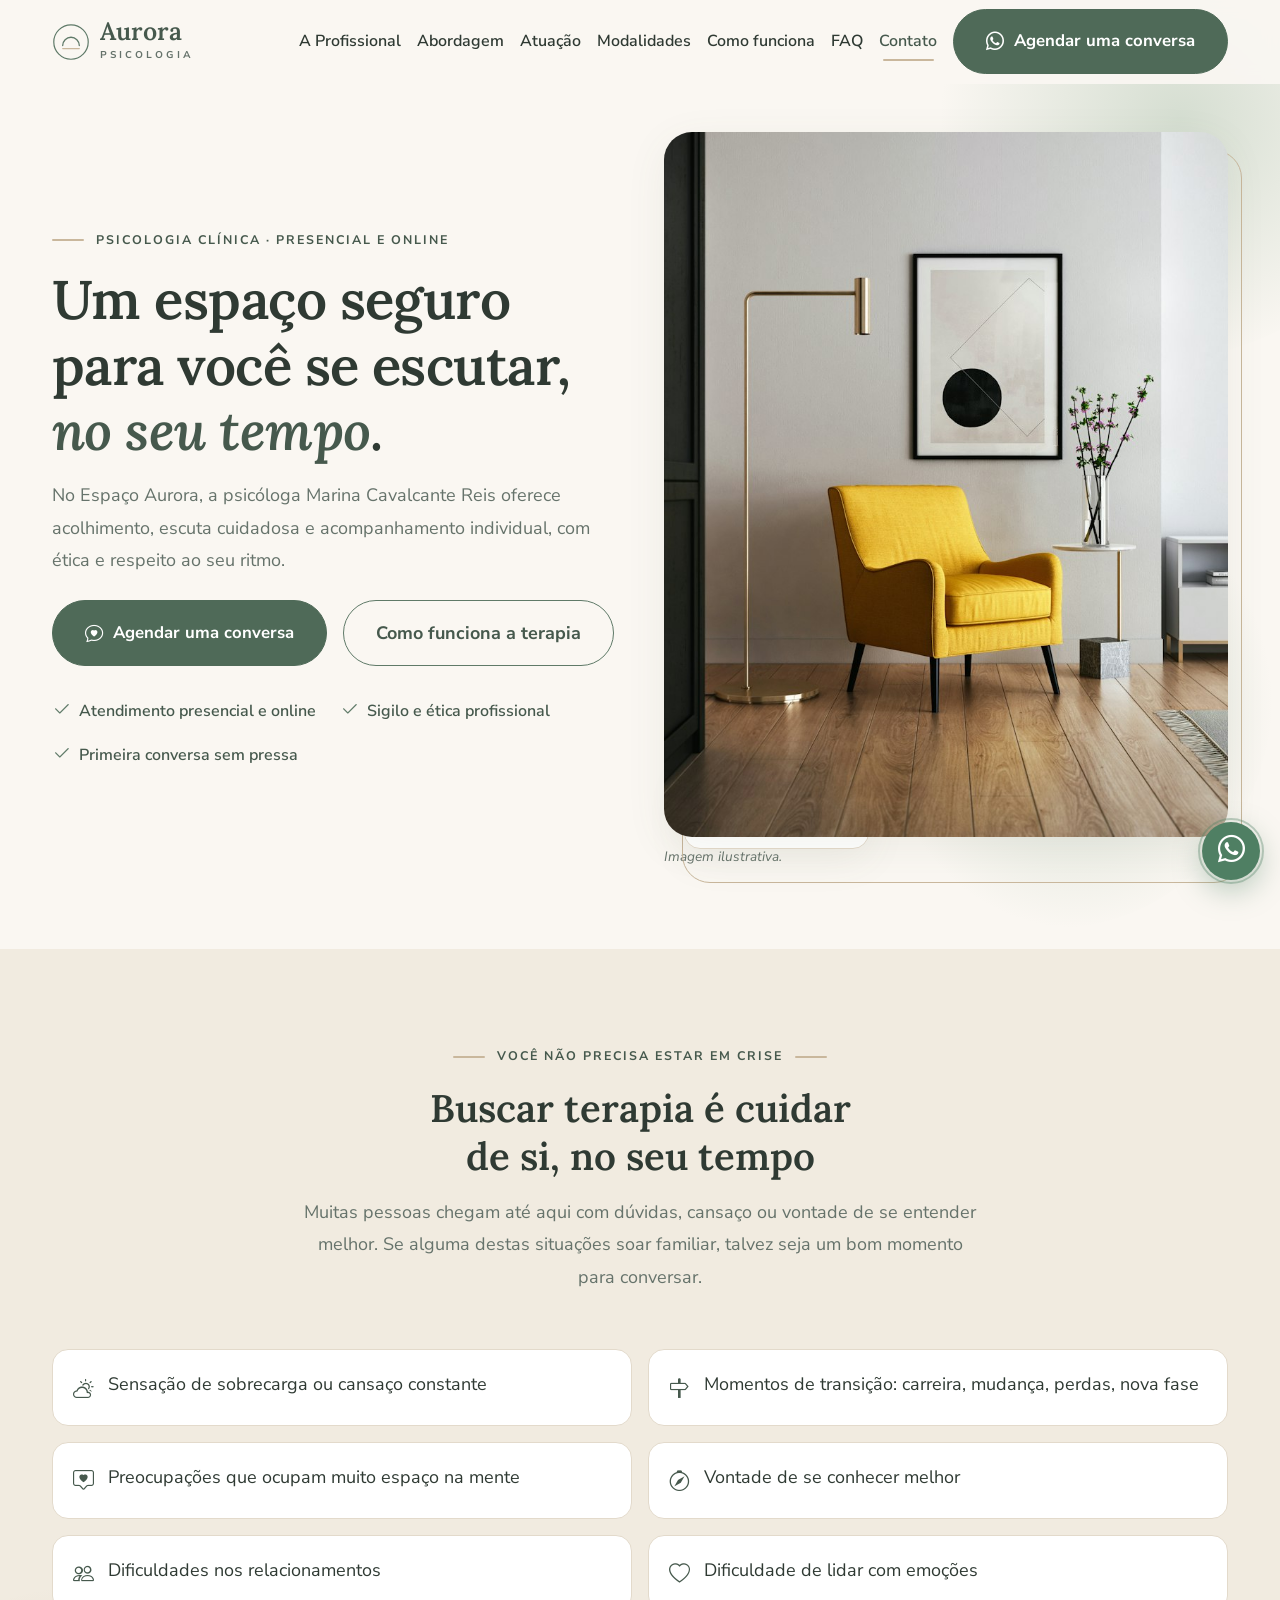
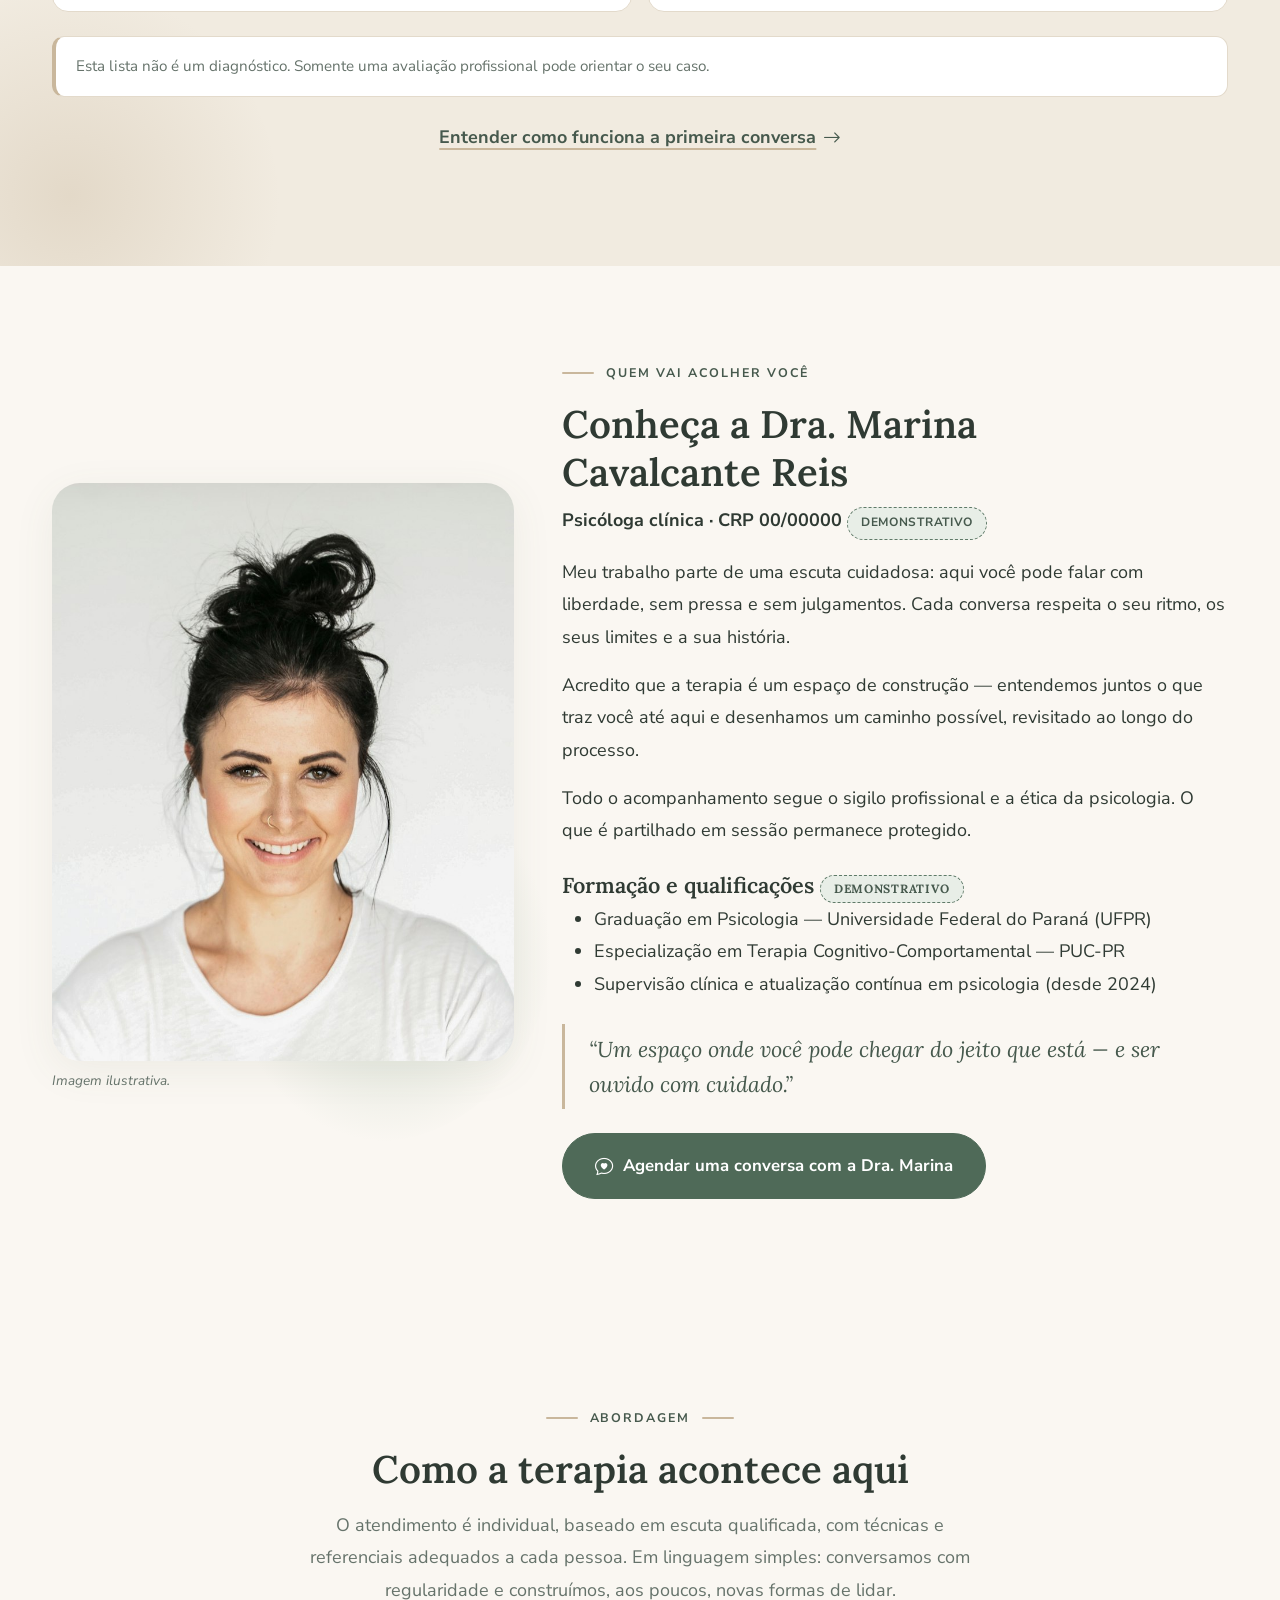
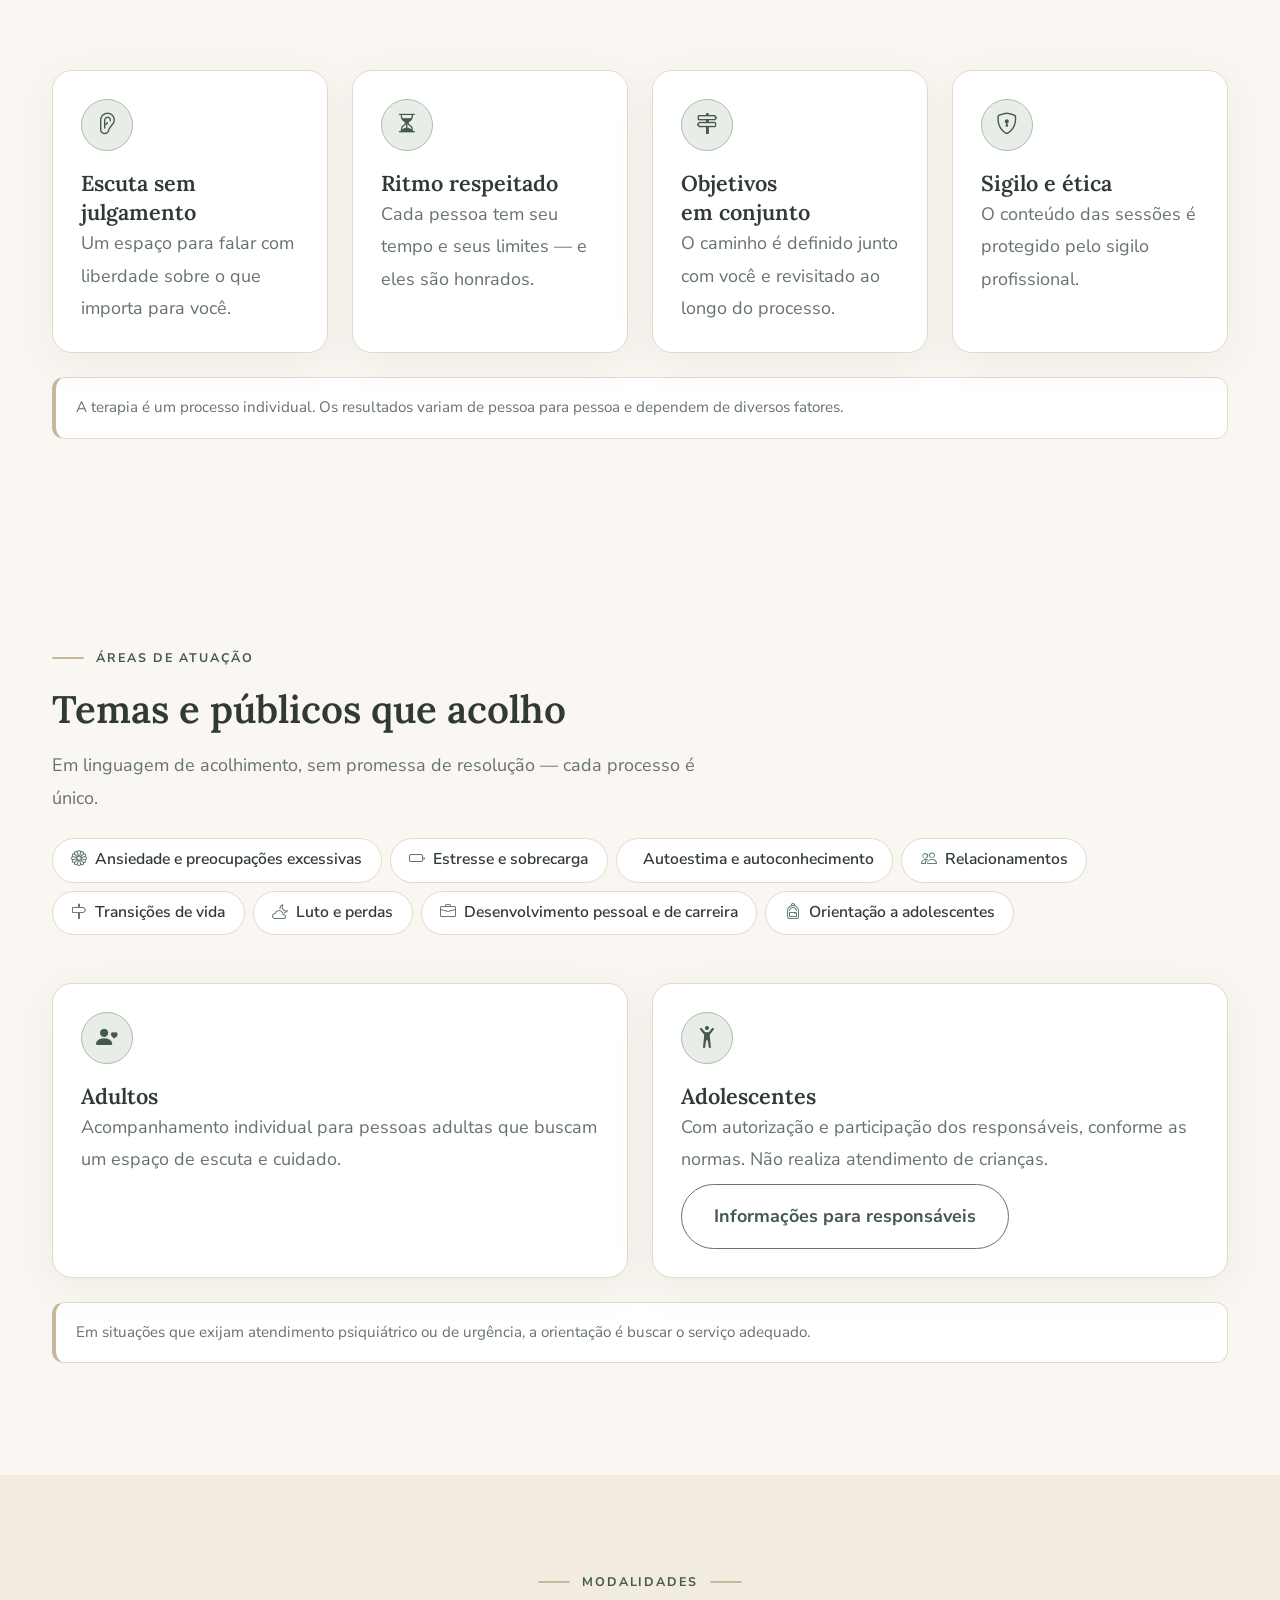
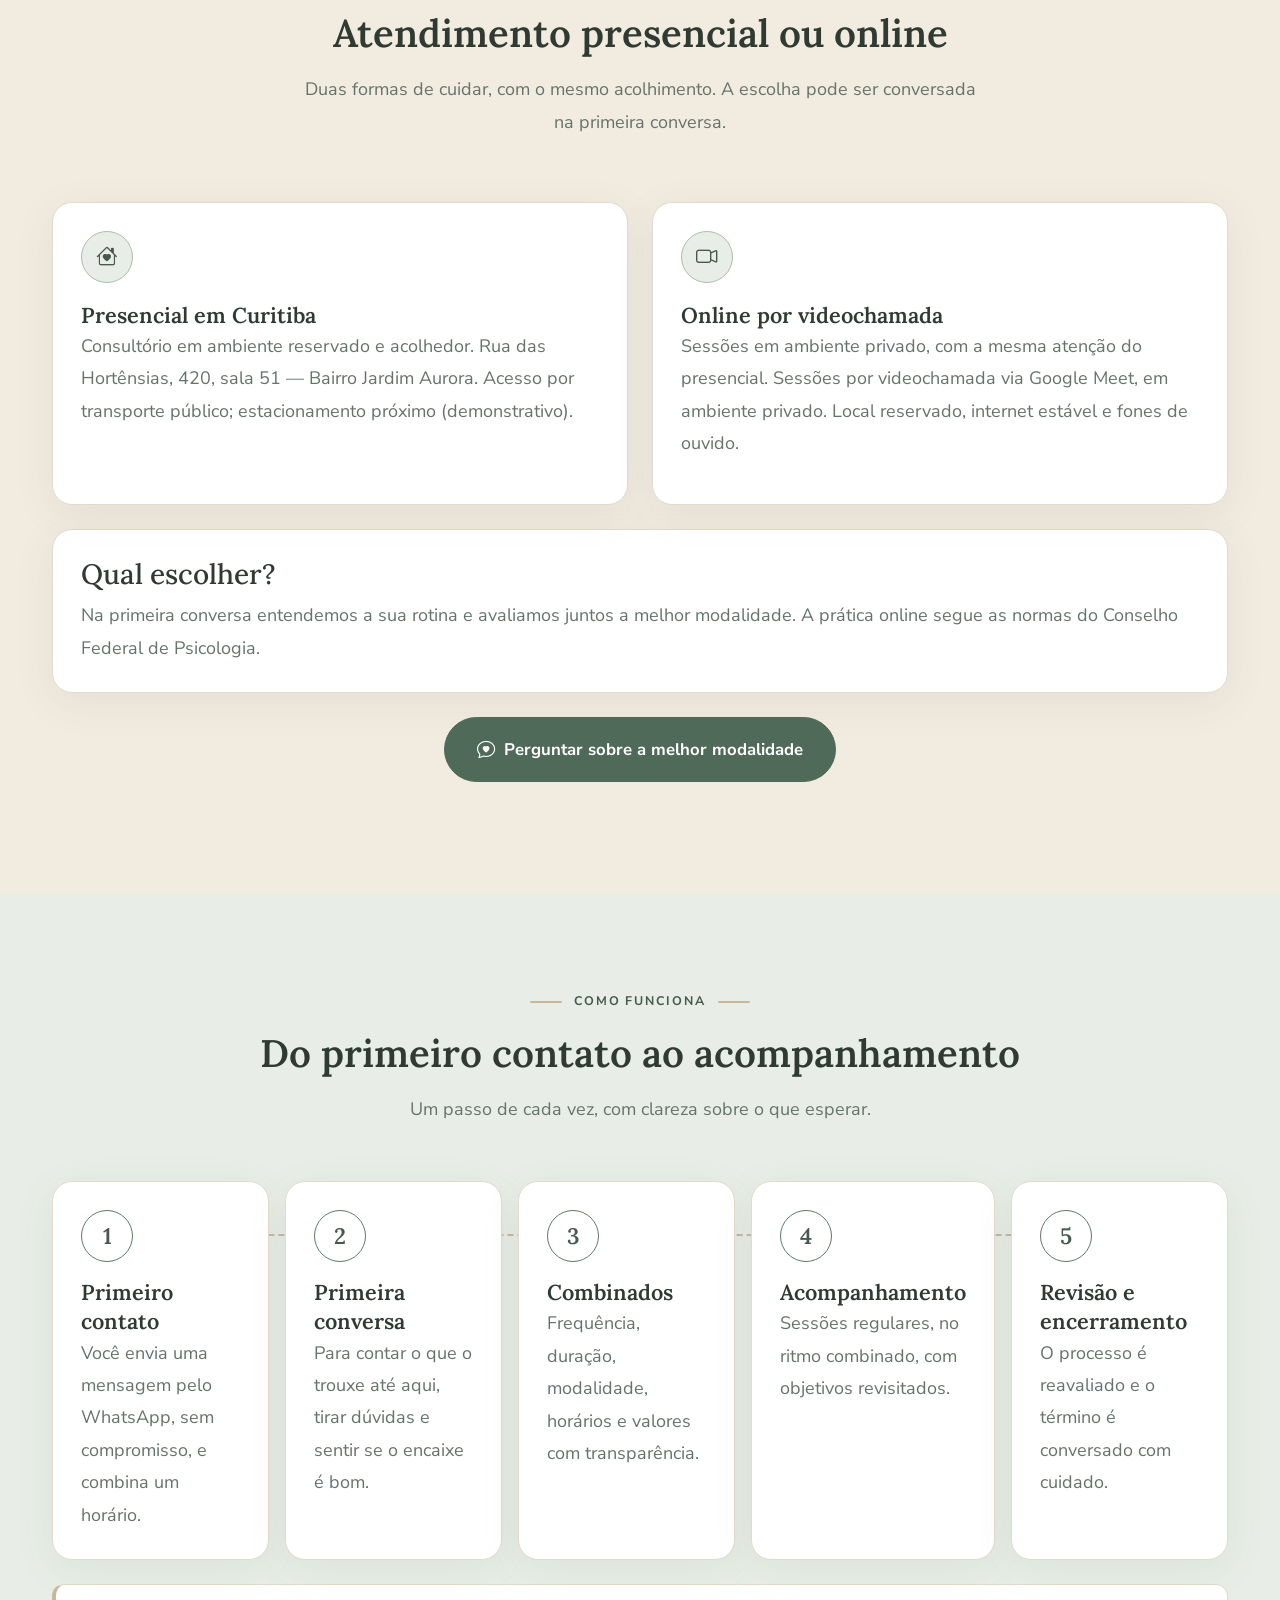
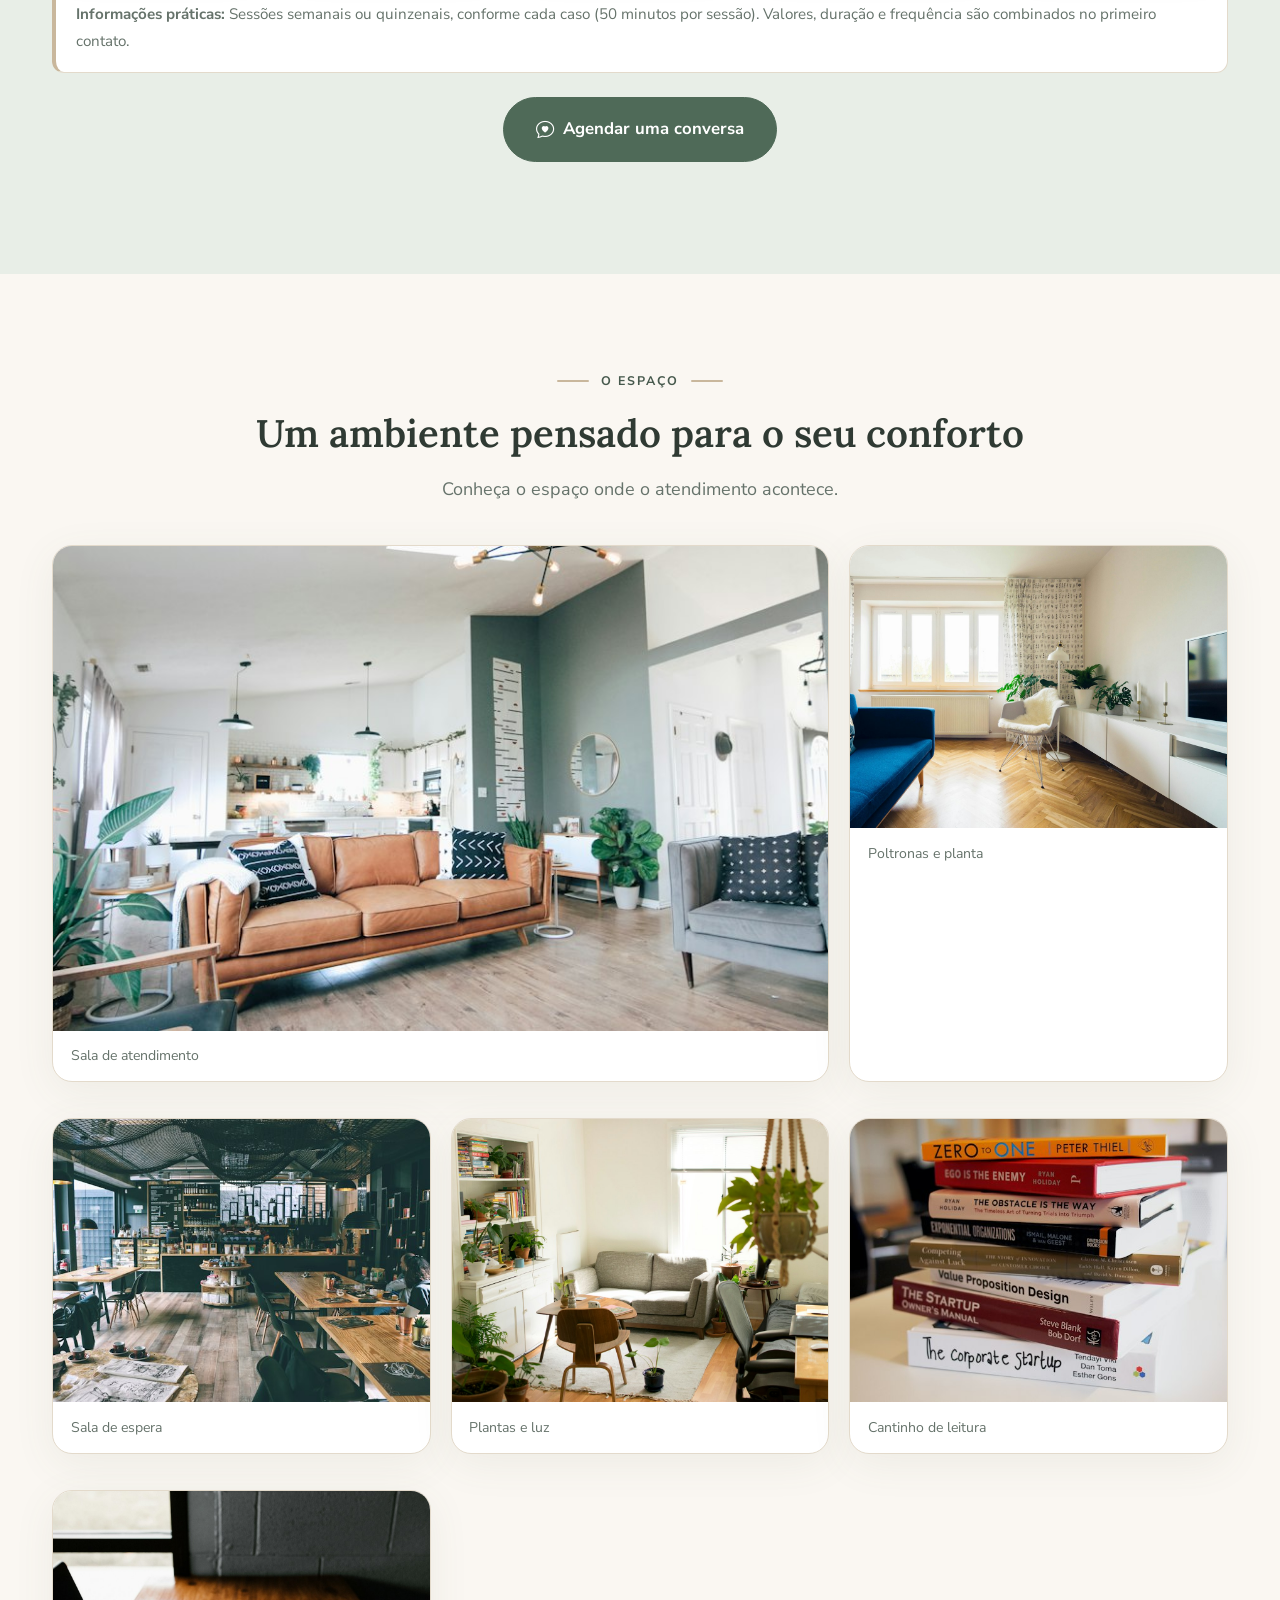
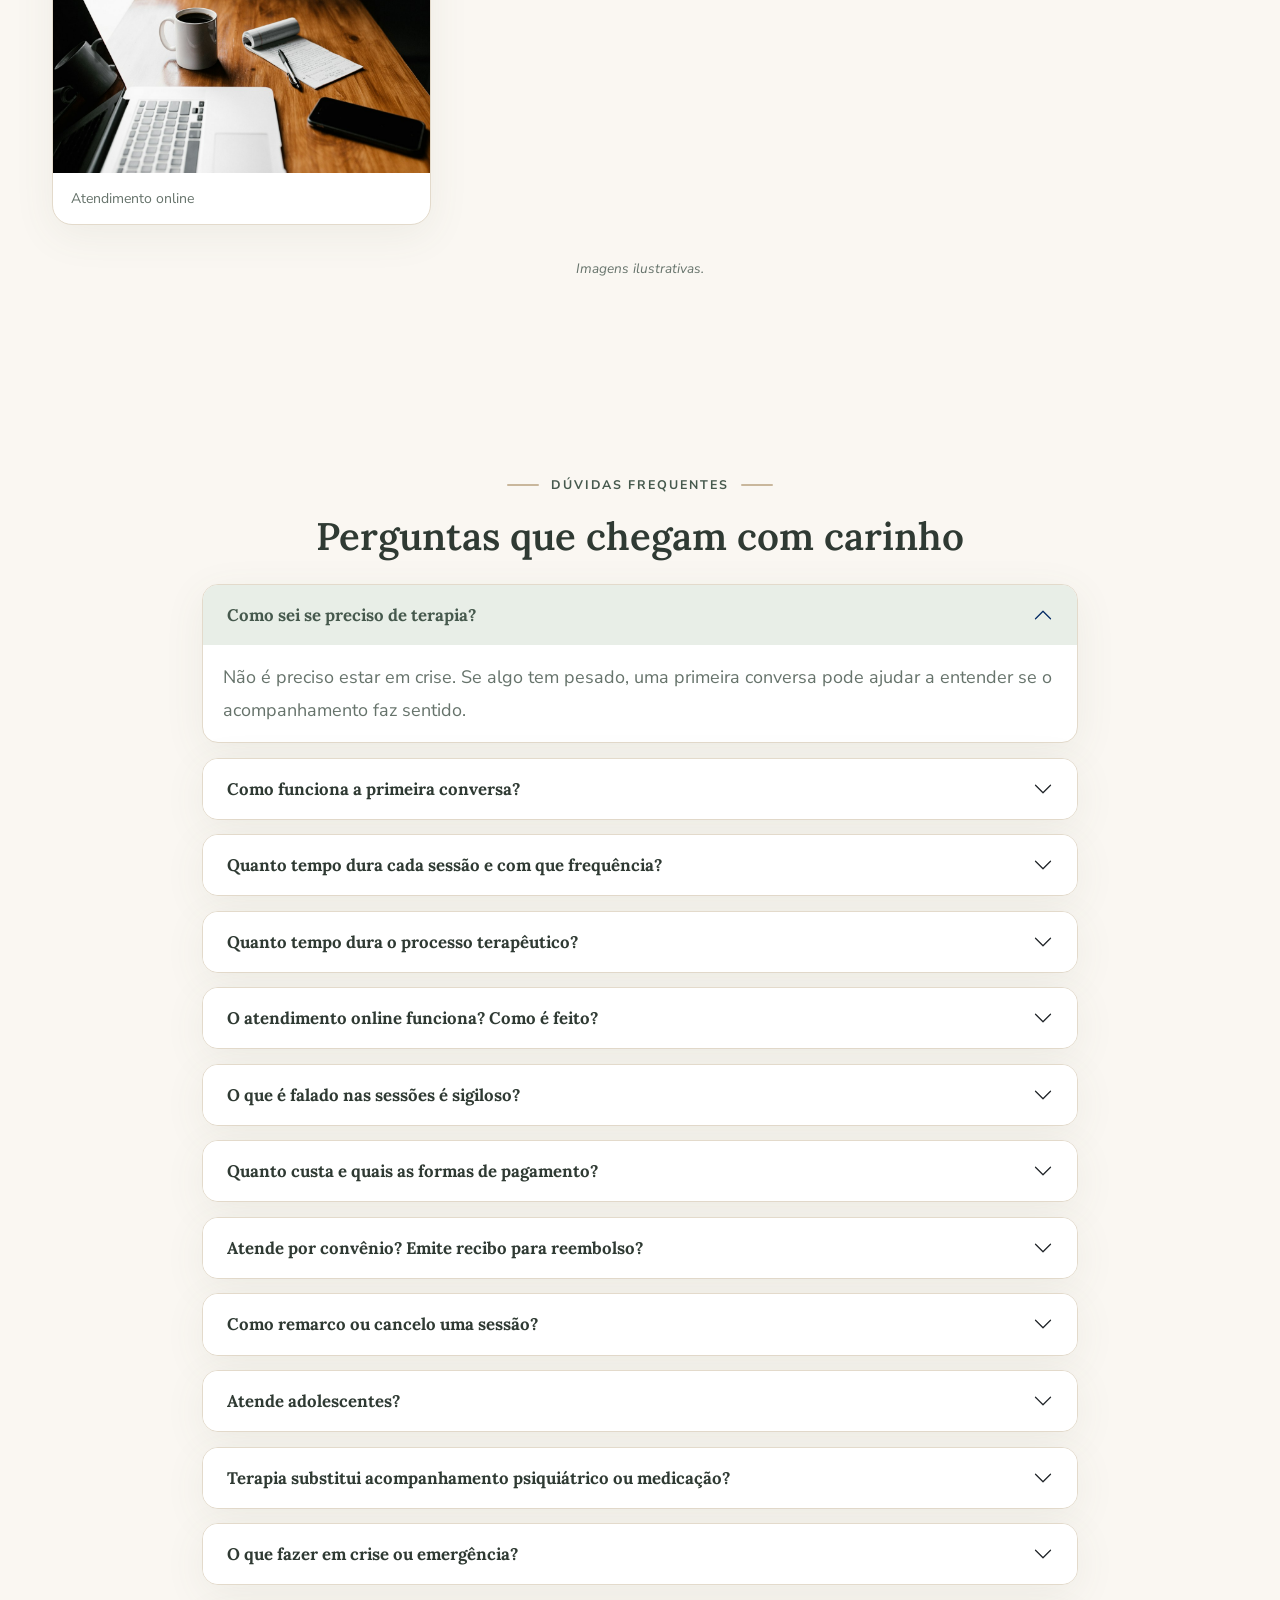
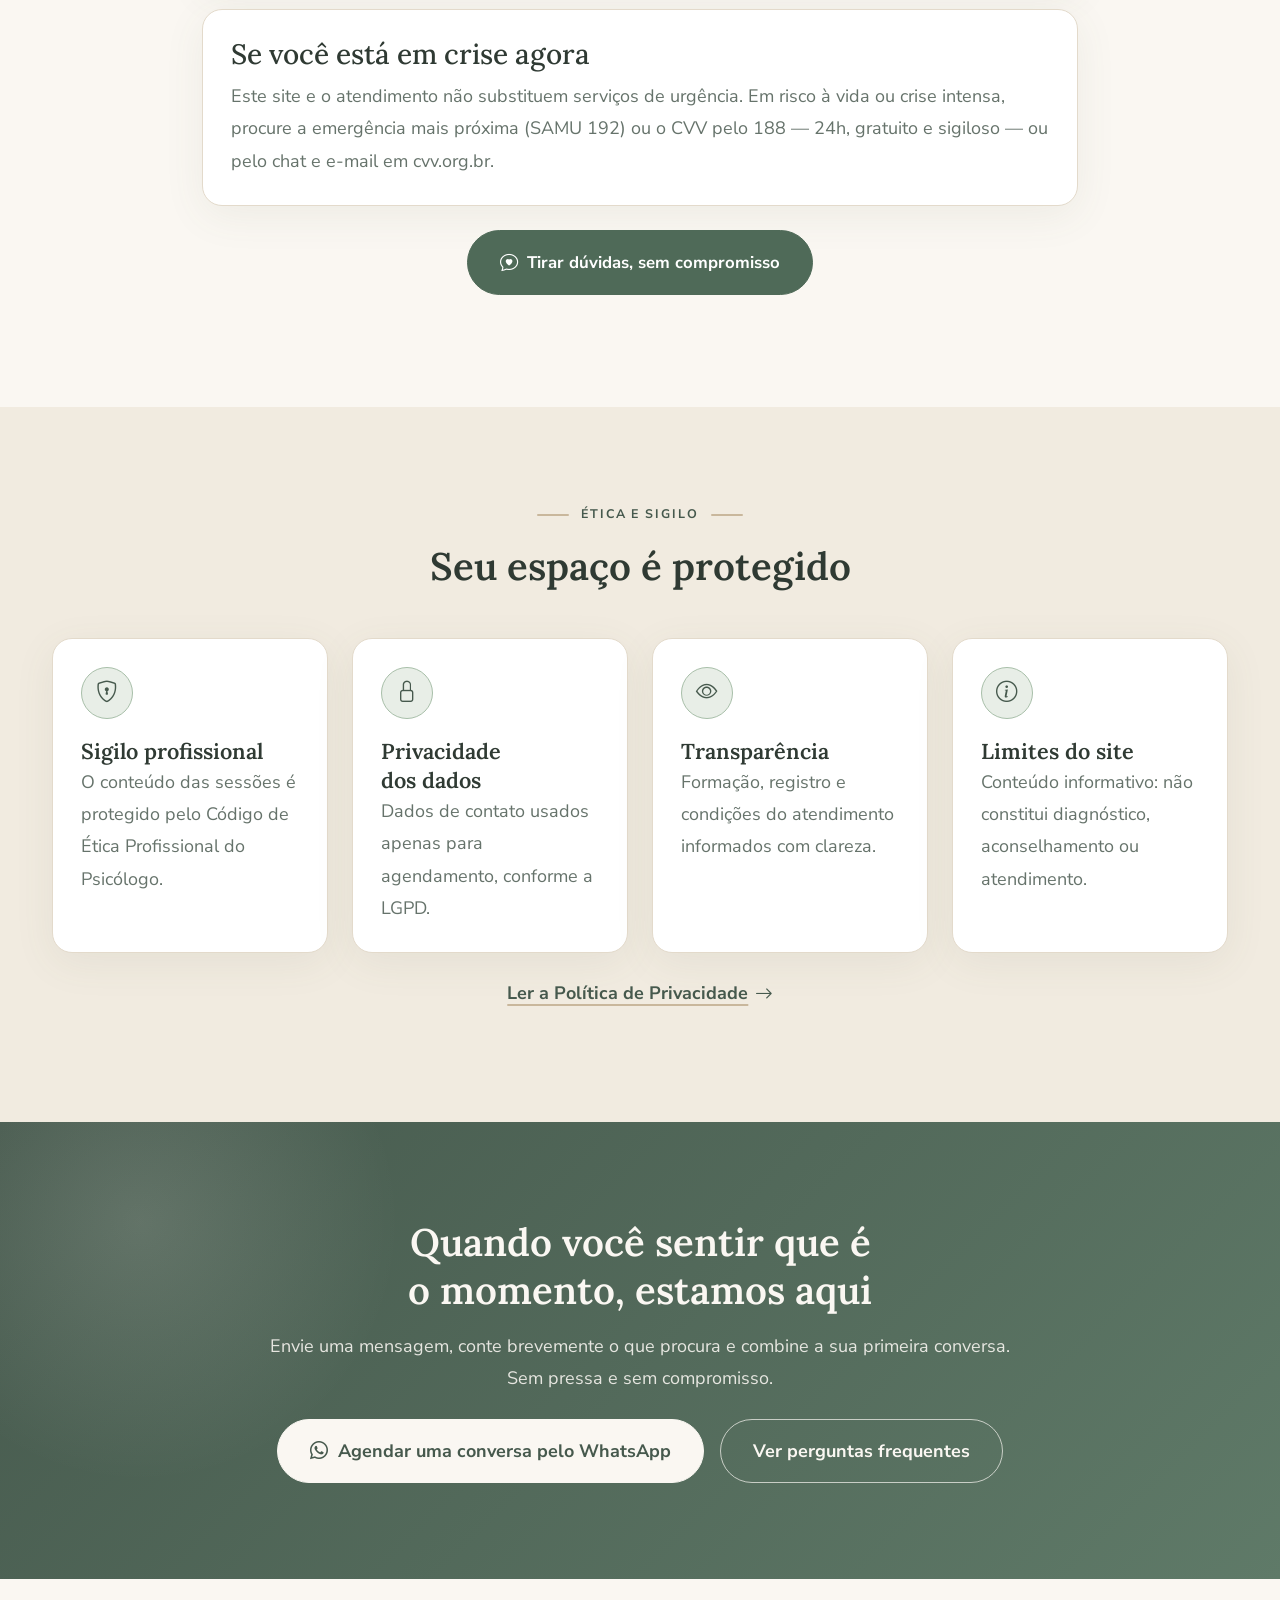
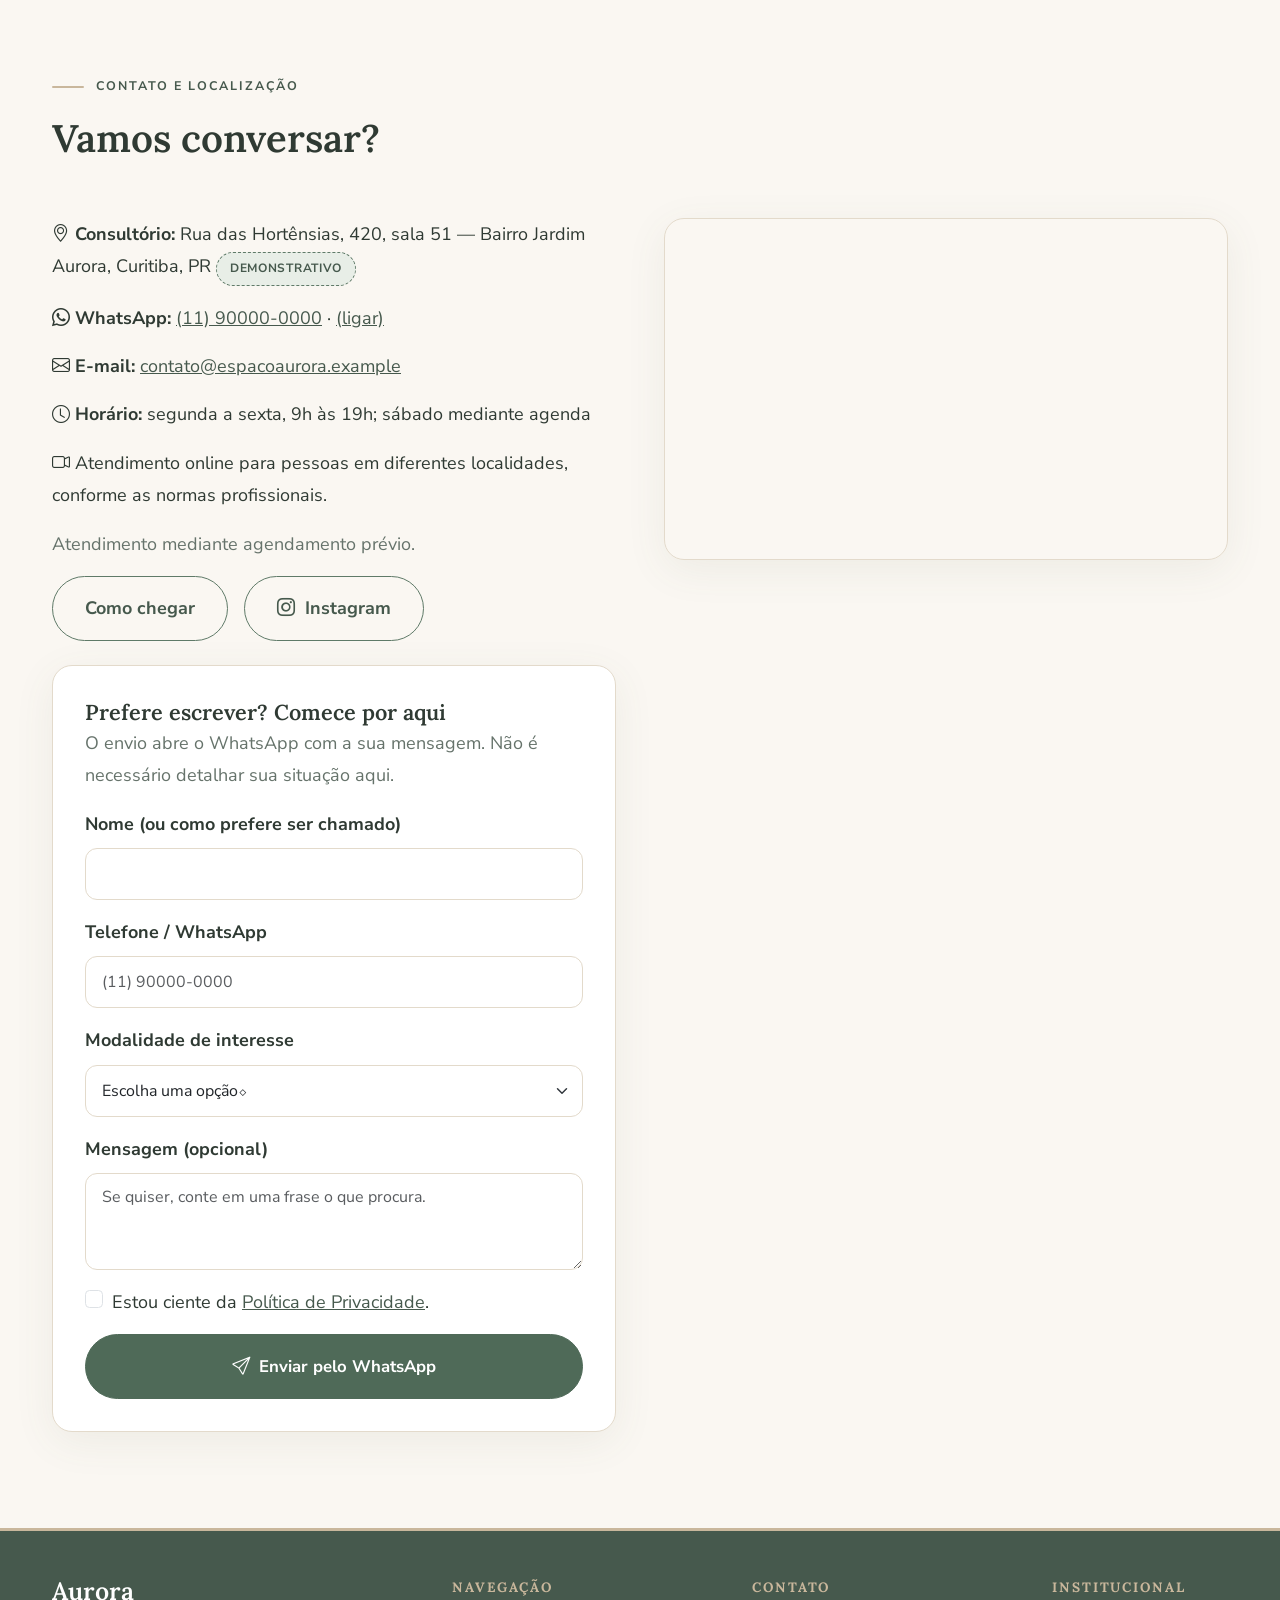
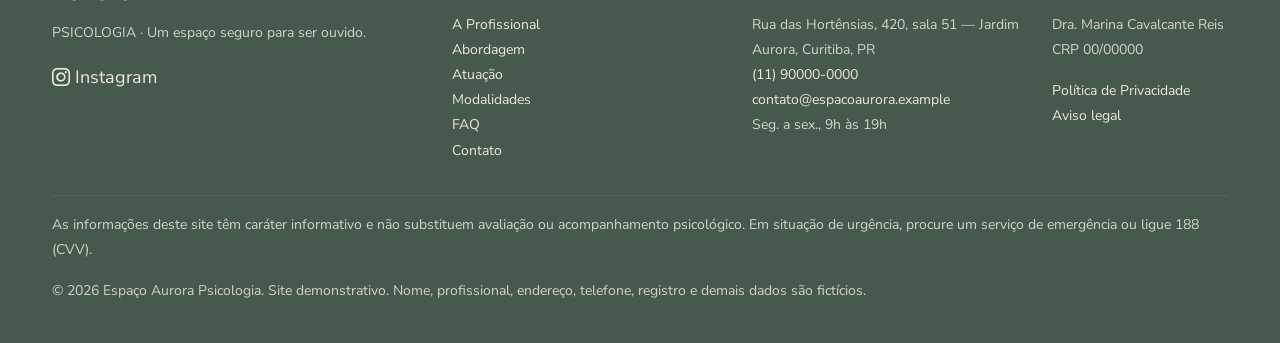
==== commit 1332b2e9: "ajustes na indicacao de dados Ilustrativos" ====
--- a/index.html
+++ b/index.html
@@ -74,6 +74,7 @@
           <span class="blob halo blob-sage" aria-hidden="true"></span>
           <span class="frame-line" aria-hidden="true"></span>
           <div class="img-frame ratio-45"><img src="images/hero/hero-main.jpg" alt="Poltrona bege do Espaço Aurora ao lado de planta verde sob luz natural da janela" width="800" height="1000" fetchpriority="high"></div>
+          <span class="img-illustrative d-block mt-2">Imagem ilustrativa.</span>
           <div class="hero-card-float"><strong>Presencial e online</strong><span>Mediante agendamento</span></div>
         </div>
       </div>
@@ -105,6 +106,7 @@
         <div class="hero-media">
           <span class="blob halo blob-sage" aria-hidden="true"></span>
           <div class="img-frame ratio-45"><img src="images/about/dra-marina.jpg" alt="Retrato da Dra. Marina, psicologa sorrindo com blusa neutra em fundo claro" width="800" height="1000" loading="lazy" decoding="async"></div>
+          <span class="img-illustrative d-block mt-2">Imagem ilustrativa.</span>
         </div>
       </div>
       <div class="col-lg-7">
@@ -226,6 +228,7 @@
       <figure class="gallery-item reveal"><a href="#" data-bs-toggle="modal" data-bs-target="#galleryModal" class="zoom d-block" aria-label="Ampliar imagem do cantinho de leitura"><img class="ratio-43" src="images/gallery/leitura.jpg" alt="Livro aberto sob luz quente em cantinho de leitura aconchegante" width="600" height="450" loading="lazy" decoding="async"></a><figcaption>Cantinho de leitura</figcaption></figure>
       <figure class="gallery-item reveal"><a href="#" data-bs-toggle="modal" data-bs-target="#galleryModal" class="zoom d-block" aria-label="Ampliar imagem do atendimento online"><img class="ratio-43" src="images/gallery/online.jpg" alt="Mesa clara com notebook e caderno pronta para atendimento online" width="600" height="450" loading="lazy" decoding="async"></a><figcaption>Atendimento online</figcaption></figure>
     </div>
+    <span class="img-illustrative d-block text-center mt-3">Imagens ilustrativas.</span>
   </div>
 </section>
 <section class="section band-cream" id="faq" aria-labelledby="faqTitle">
@@ -300,7 +303,7 @@
           <p><i class="bi bi-geo-alt" aria-hidden="true"></i> <strong>Consultório:</strong> Rua das Hortênsias, 420, sala 51 — Bairro Jardim Aurora, Curitiba, PR <span class="badge-demo">Demonstrativo</span></p>
           <p><i class="bi bi-whatsapp" aria-hidden="true"></i> <strong>WhatsApp:</strong> <a data-whatsapp-message="Olá! Gostaria de agendar uma primeira conversa." href="https://wa.me/5511900000000">(11) 90000-0000</a> · <a href="tel:+5511900000000">(ligar)</a></p>
           <p><i class="bi bi-envelope" aria-hidden="true"></i> <strong>E-mail:</strong> <a href="mailto:contato@espacoaurora.example">contato@espacoaurora.example</a></p>
-          <p><i class="bi bi-clock" aria-hidden="true"></i> <strong>Horário:</strong> segunda a sexta, 9h às 19h; sábado mediante agenda <span class="badge-demo">A ajustar</span></p>
+          <p><i class="bi bi-clock" aria-hidden="true"></i> <strong>Horário:</strong> segunda a sexta, 9h às 19h; sábado mediante agenda
           <p><i class="bi bi-camera-video" aria-hidden="true"></i> Atendimento online para pessoas em diferentes localidades, conforme as normas profissionais.</p>
           <p class="text-muted-soft">Atendimento mediante agendamento prévio.</p>
           <div class="d-flex flex-wrap gap-3">
--- a/css/style.css
+++ b/css/style.css
@@ -46,6 +46,7 @@
 .container-narrow{max-width:1200px}
 .prose{max-width:65ch}
 .text-muted-soft{color:var(--muted)}
+.img-illustrative{font-size:.85rem;color:var(--muted);font-style:italic}
 /* ---------- 3. TIPOGRAFIA ---------- */
 h1,h2,h3,.serif{font-family:var(--font-serif);color:var(--text);text-wrap:balance}
 .hero-title{font-size:clamp(2.25rem,1.35rem + 3.4vw,3.4rem);line-height:1.2;font-weight:600;letter-spacing:-.01em}
